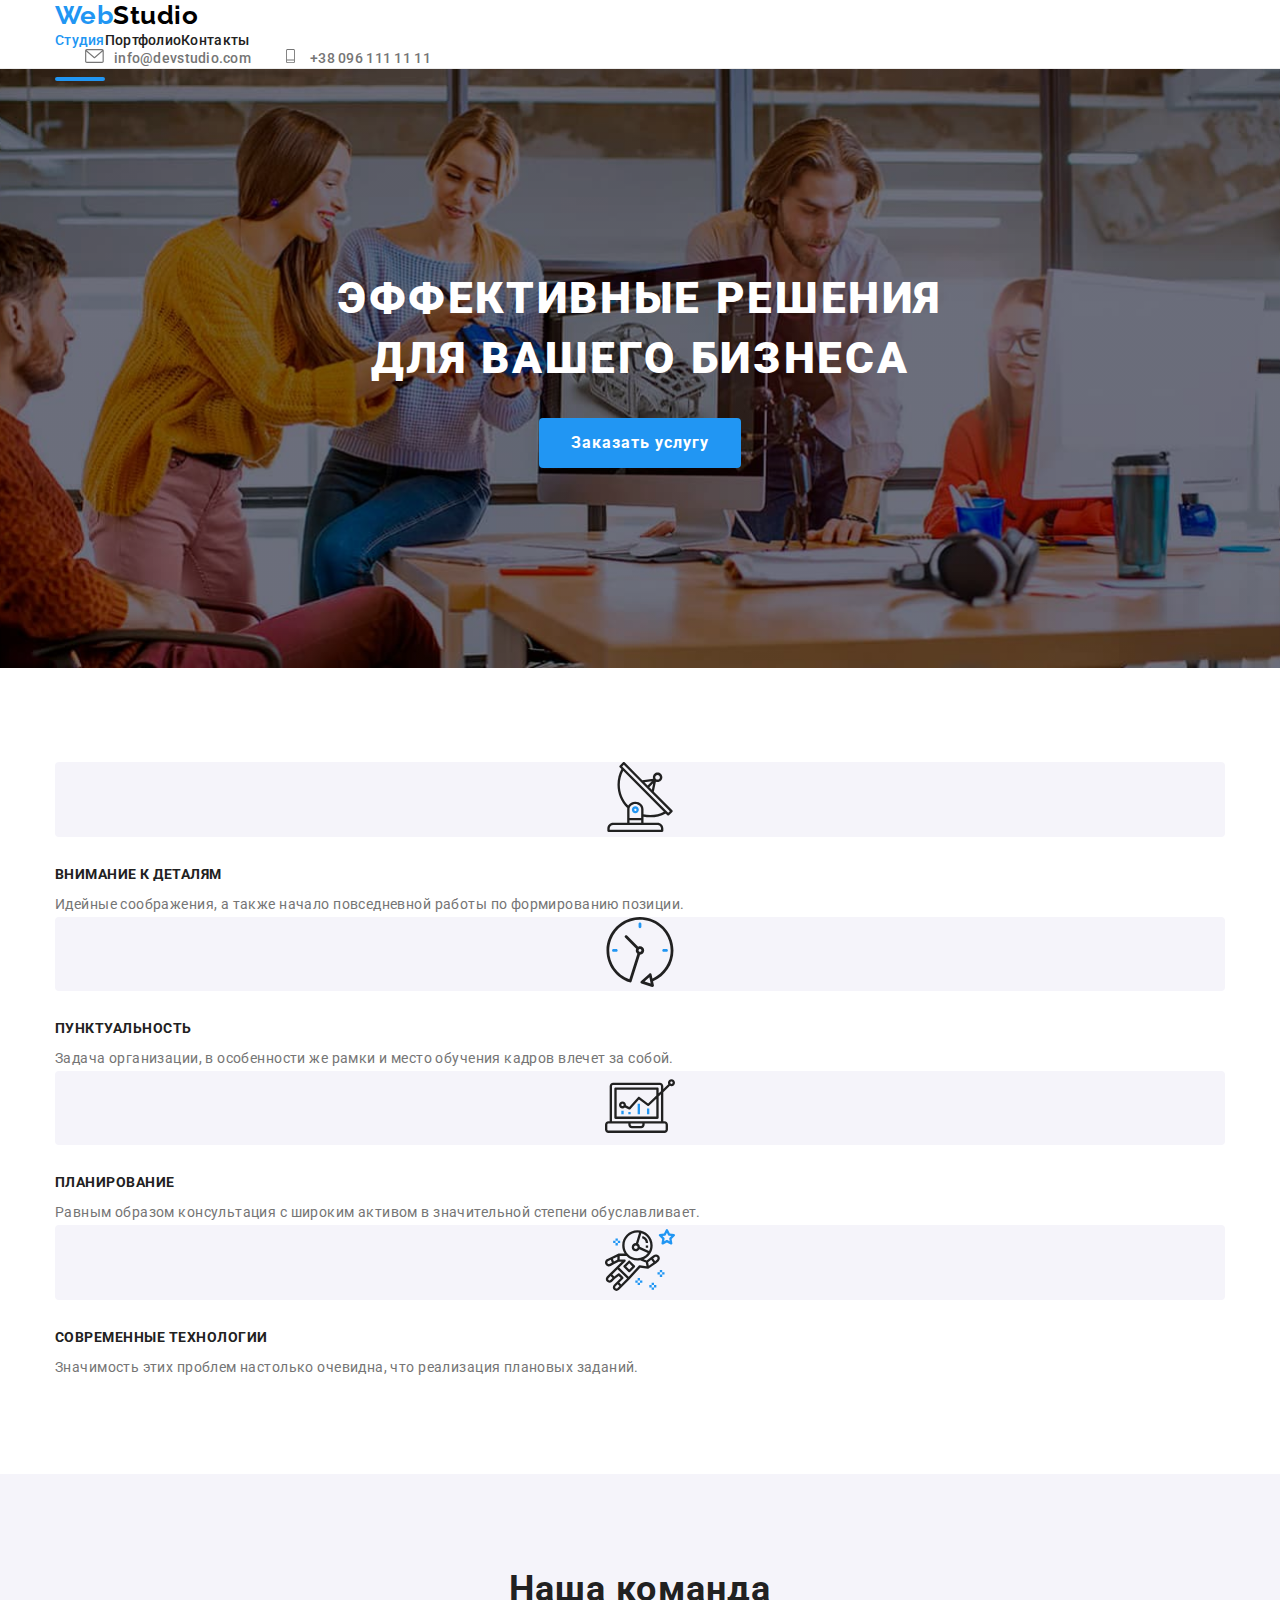
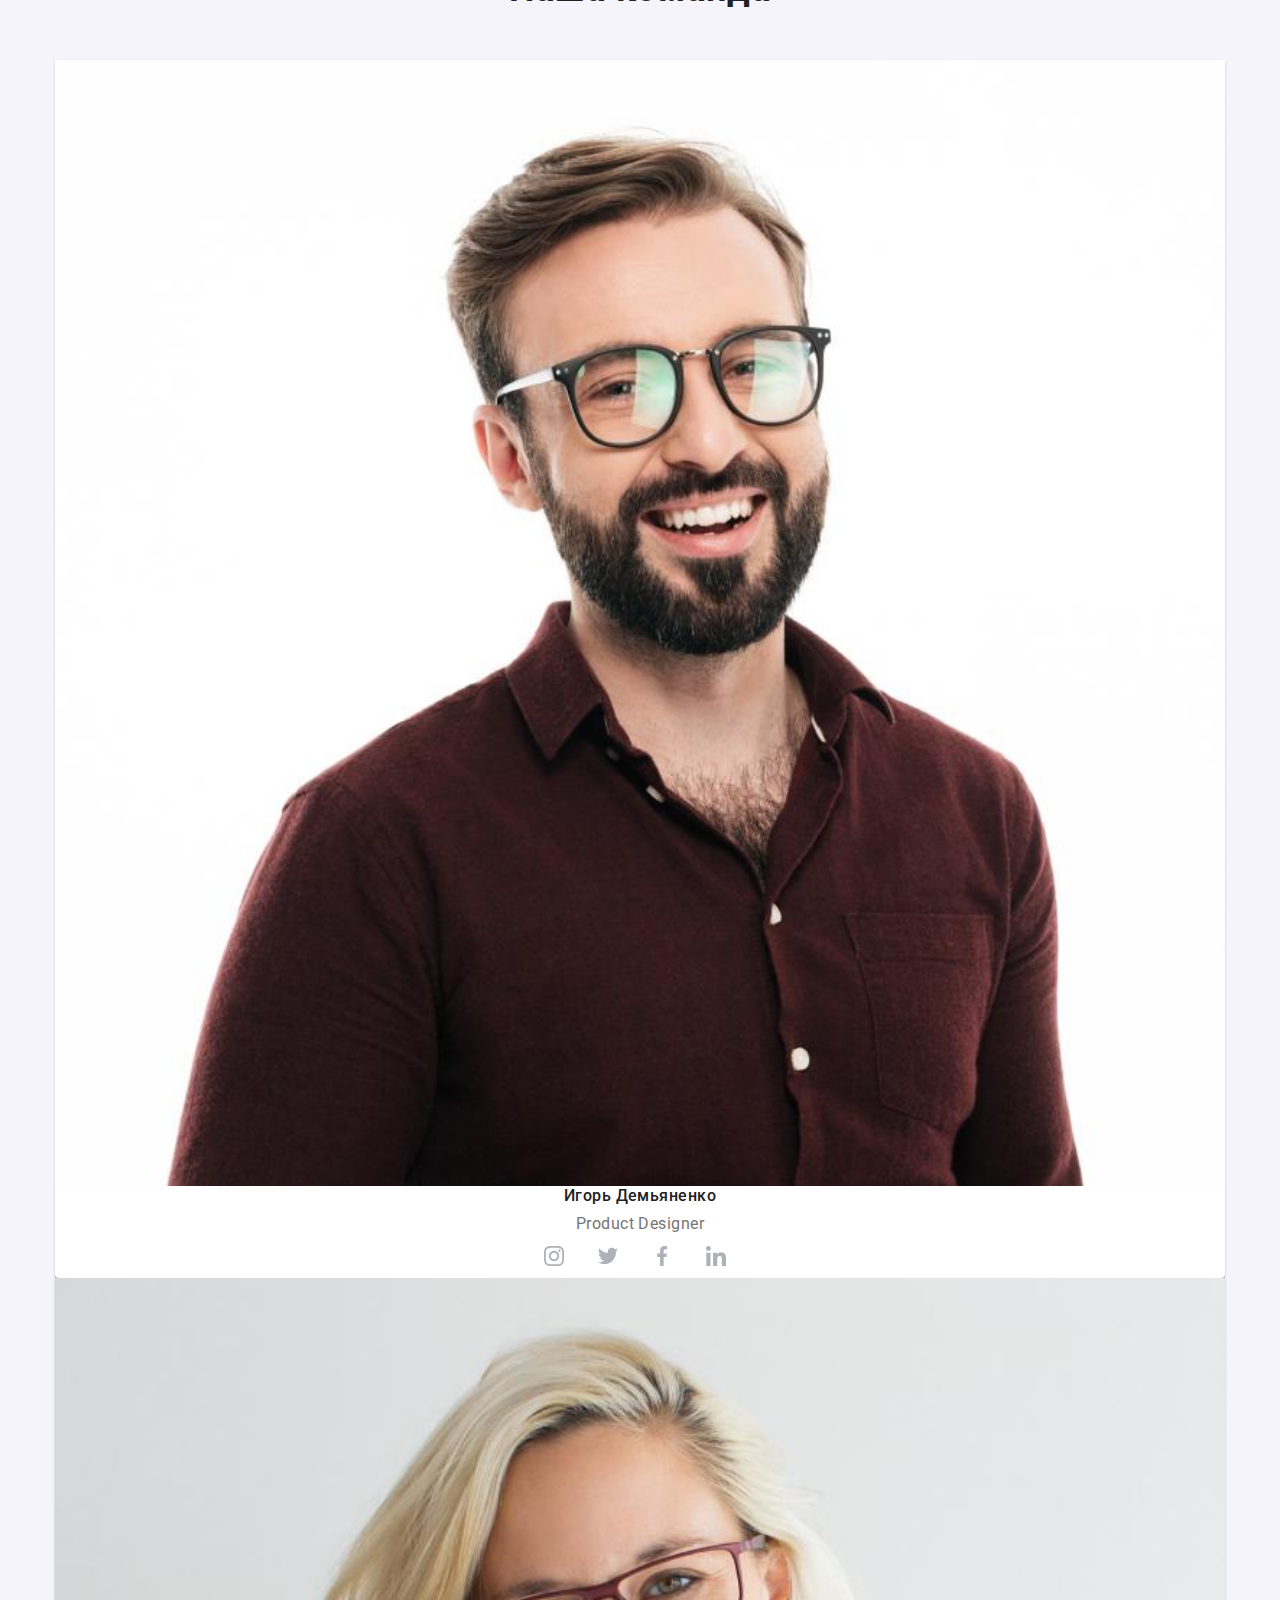
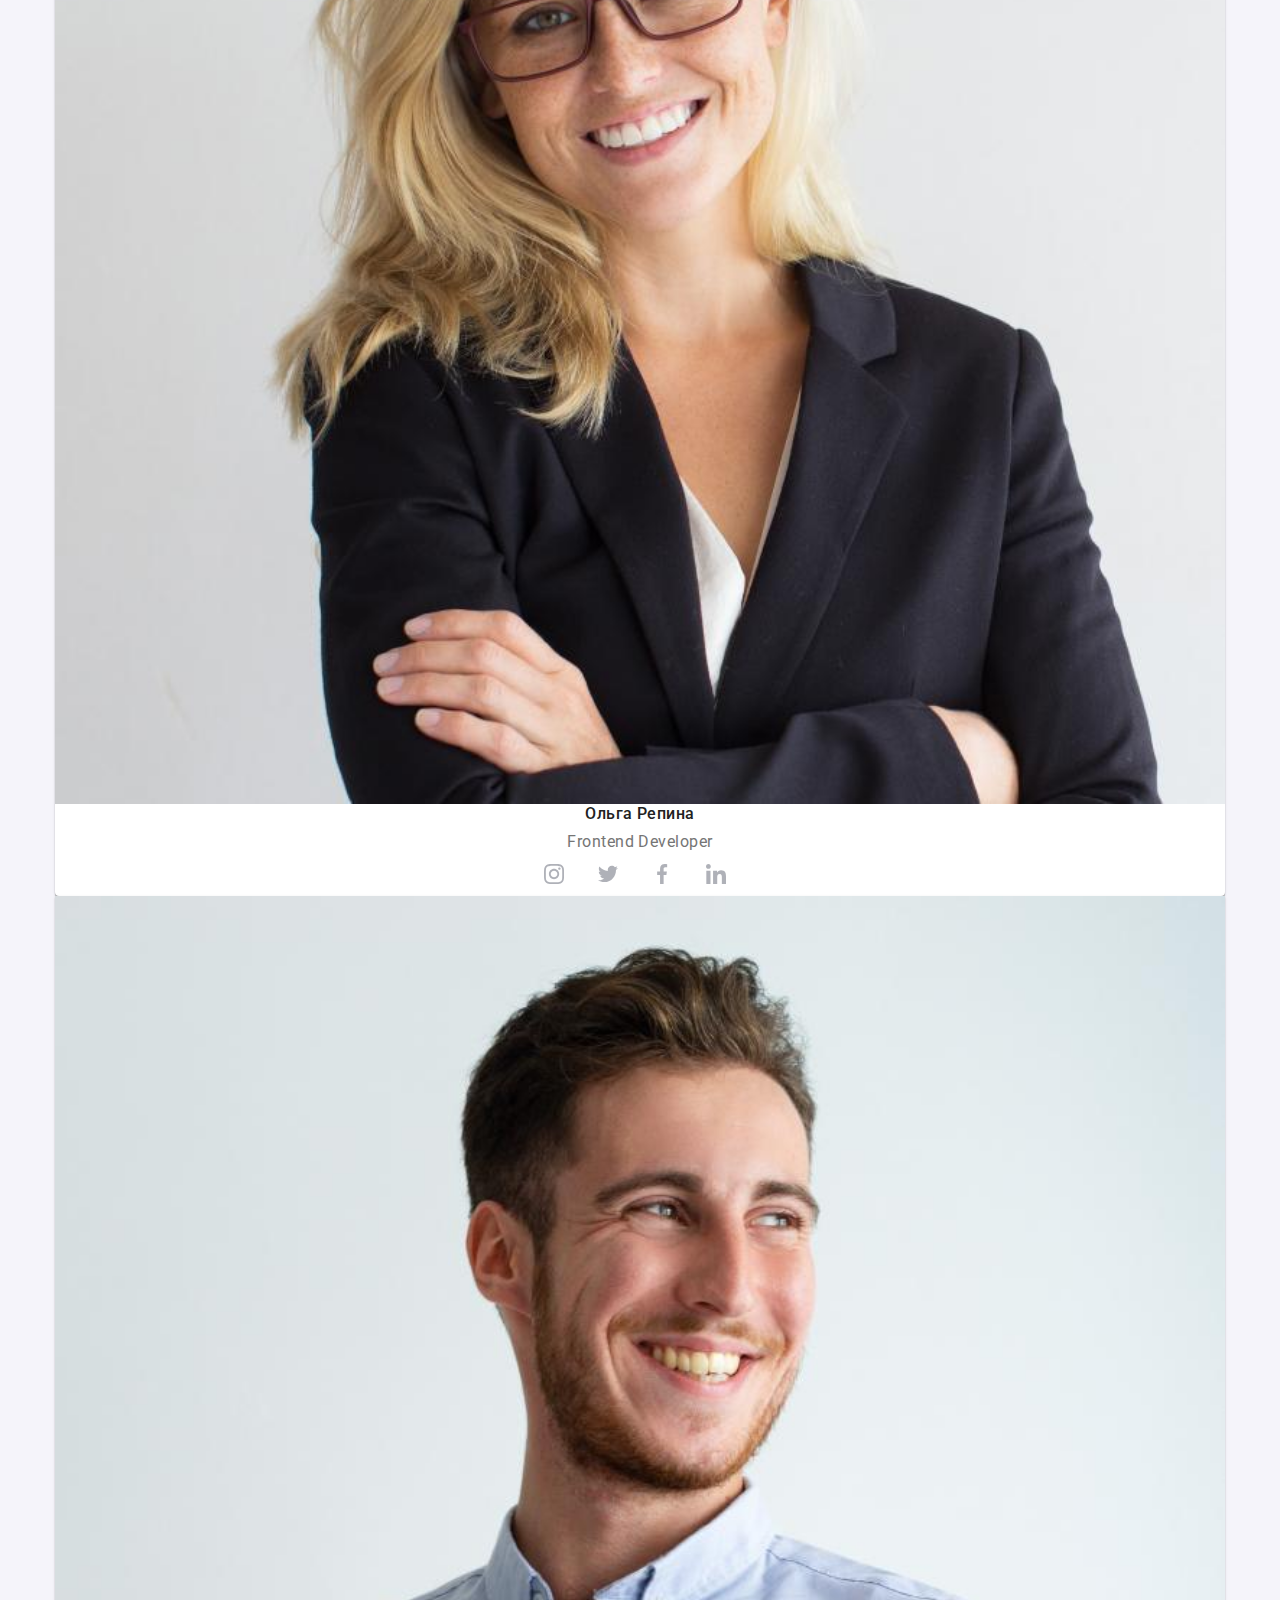
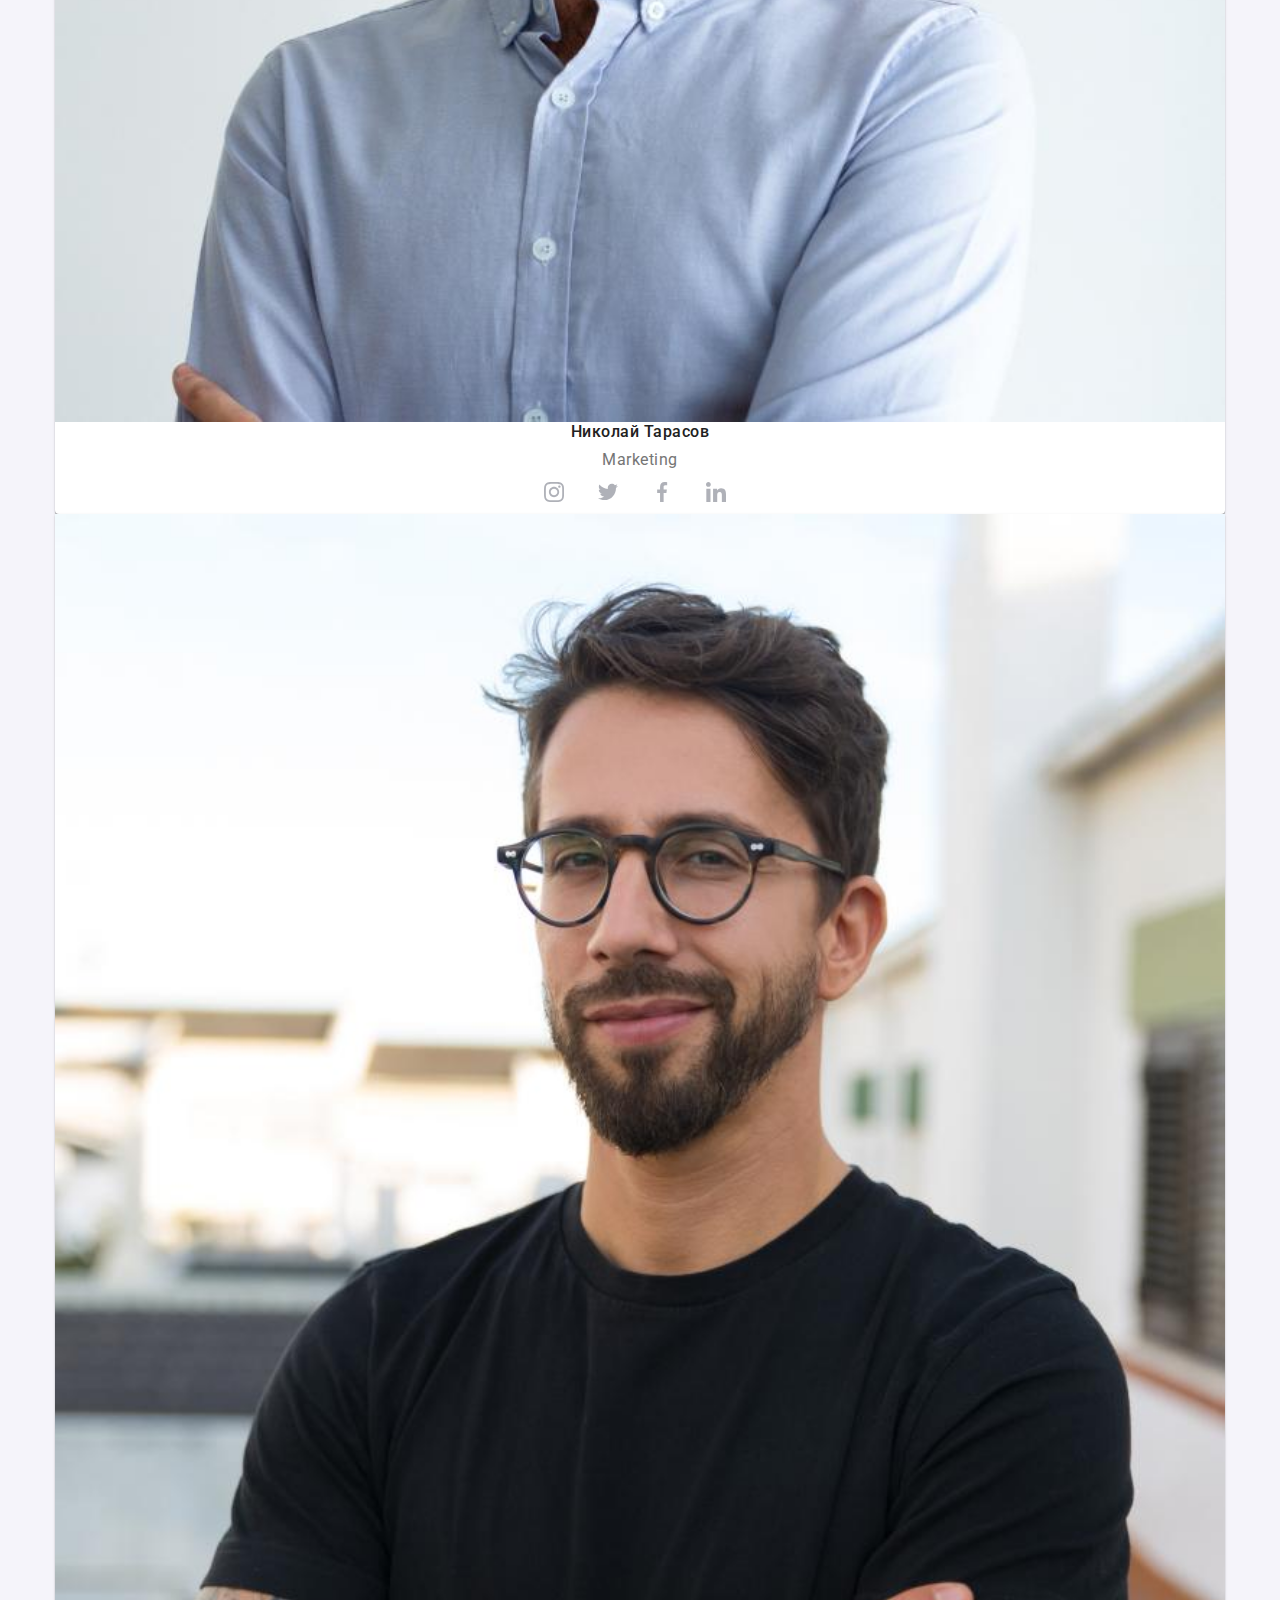
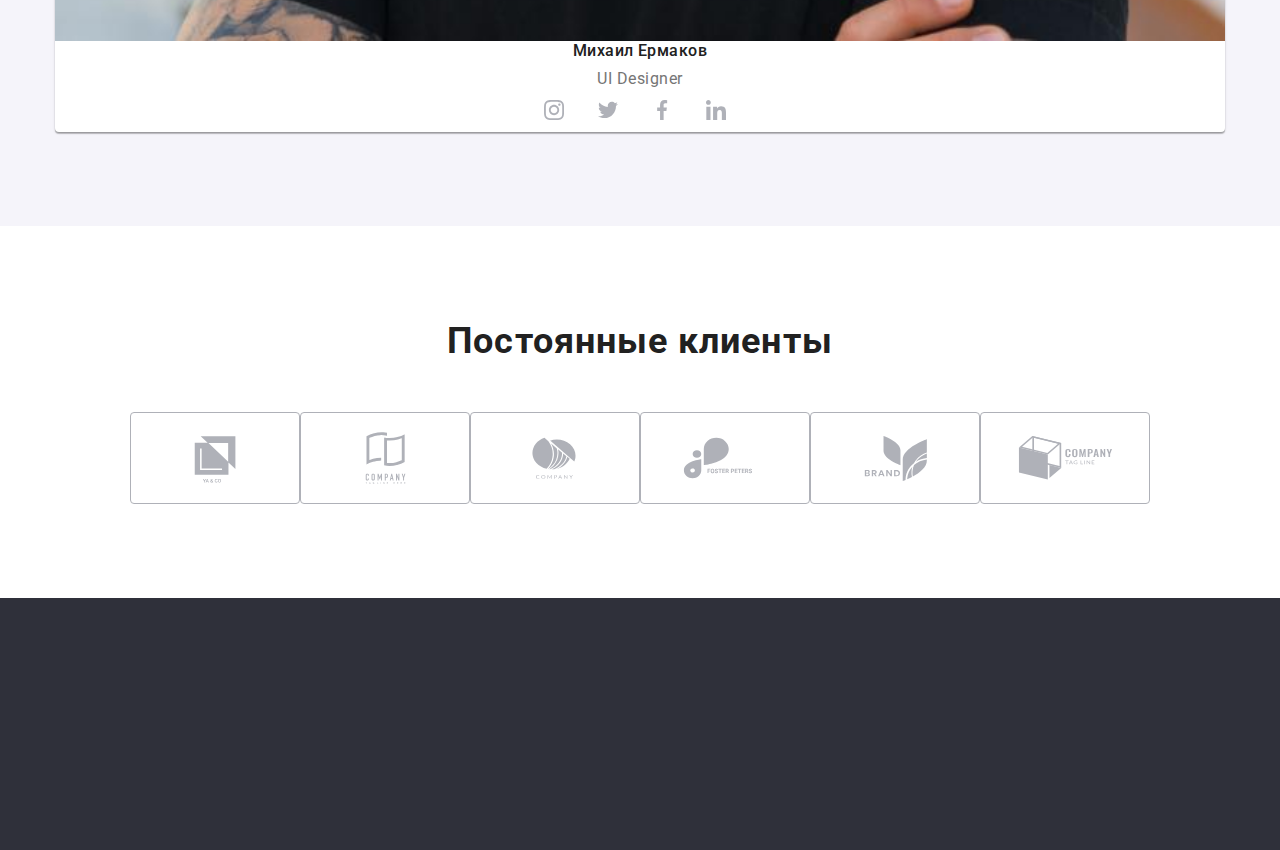
==== index.html @ 0dc81340 "process" ====
<!DOCTYPE html>
<html lang="ru">
  <head>
      <meta charset="UTF-8">
      <meta http-equiv="X-UA-Compatible" content="IE=edge">
      <meta name="viewport" content="width=device-width, initial-scale=1.0">
      <link rel="preconnect" href="https://fonts.googleapis.com">
      <link rel="preconnect" href="https://fonts.gstatic.com" crossorigin>
      <link href="https://fonts.googleapis.com/css2?family=Raleway:wght@700&family=Roboto:wght@400;500;700;900&display=swap"
        rel="stylesheet">
      <link rel="stylesheet" href="https://cdnjs.cloudflare.com/ajax/libs/modern-normalize/1.1.0/modern-normalize.min.css">
      <link rel="stylesheet" href="./css/main.min.css"/>
      <title>ВЕБ СТУДИЯ</title>
  </head>
  <body>
      <header class="header-page">
        <div class="header-wrap container">
          <a href="./index.html" class="logo primary">Web<span class="part">Studio</span></a>
          <nav class="header-nav">
            <ul class="header-list list">
              <li class="header-list__item"><a href="./index.html" class="header-list__menu current">Студия</a></li>
              <li class="header-list__item"><a href="./portfolio.html" class="header-list__menu">Портфолио</a></li>
              <li class="header-list__item"><a href="" class="header-list__menu">Контакты</a></li>
            </ul>
          </nav>
            <ul class="contacts-list list">
              <li class="contacts-list__item"><a href="mailto:info@devstudio.com" class="contacts-list__link mail">
                <svg class="mail-icon" width="19" height="14">
                  <use href="./images/symbol-defs.svg#icon-envelope"></use>
                </svg>info@devstudio.com</a></li>
              <li class="contacts-list__item"><a href="tel:+380961111111" class="contacts-list__link">
                <svg class="phone-icon" width="19" height="14">
                  <use href="./images/symbol-defs.svg#icon-phone"></use>
                </svg>+38 096 111 11 11</a></li>
            </ul>
        </div>
      </header>
    <main>
  <!--                   SECTION HERO                     -->
        
      <section class="hero">
            <h1 class="hero__title">Эффективные решения <br>для вашего бизнеса</h1>
            <button type="button" class="button__hero button" data-modal-open>Заказать услугу</button>
      </section>
  <!--                   SECTION DESCRIPTION              -->
      <section class="section benefits">
          <h2 class="visually-hidden">Наши преимущества</h2>
          <div class="container">
          <ul class="benefits list">
              <li class="benefits__item">
                <div class="benefits__wrap">
                  <a href="#"><svg class="benefits__icon" width="70" height="70">
                      <use href="./images/symbol-defs.svg#icon-antenna"></use></svg>
                  </a>
                </div>
                  <h3 class="benefits__title">Внимание к деталям</h3>
                  <p class="benefits__content">Идейные соображения, а также начало повседневной работы по формированию позиции.</p>
              </li>
              <li class="benefits__item">
                <div class="benefits__wrap">
                  <a href=""><svg class="benefits__icon" width="70" height="70">
                      <use href="./images/symbol-defs.svg#icon-clock"></use></svg></a></div>
                  <h3 class="benefits__title">Пунктуальность</h3>
                  <p class="benefits__content">Задача организации, в особенности же рамки и место обучения кадров влечет за собой.</p>
              </li>
              <li class="benefits__item">
                <div class="benefits__wrap">
                <a href=""><svg class="benefits__icon" width="70" height="70">
                    <use href="./images/symbol-defs.svg#icon-diagram"></use></svg></a></div>
                  <h3 class="benefits__title">Планирование</h3>
                  <p class="benefits__content">Равным образом консультация с широким активом в значительной степени обуславливает.</p>
              </li>
              <li class="benefits__item">
                <div class="benefits__wrap">
                  <a href=""><svg class="benefits__icon" width="70" height="70">
                      <use href="./images/symbol-defs.svg#icon-astronaut"></use></svg></a></div>
                  <h3 class="benefits__title">Современные технологии</h3>
                  <p class="benefits__content">Значимость этих проблем настолько очевидна, что реализация плановых заданий.</p>
              </li>
          </ul>
          </div>

        <h2 class="development__title">Чем мы занимаемся</h2>
      <div class="container development">
        <ul class="development list">
            <li class="development__item">
              <div class="development__wrap">
              <img src="./images/box1.jpg" width=370 alt="вэб разработка">
              <p class="development__content">ДЕСКТОПНЫЕ ПРИЛОЖЕНИЯ</p></div></li>
            <li class="development__item">
              <div class="development__wrap">
              <img src="./images/box2.jpg" width=370 alt="мобильная разработка">
              <p class="development__content">МОБИЛЬНЫЕ ПРИЛОЖЕНИЯ</p></div></li>
            <li class="development__item">
              <div class="development__wrap">
              <img src="./images/box3.jpg" width=370 alt="адаптивный дизайн">
              <p class="development__content">ДИЗАЙНЕРСКИЕ РЕШЕНИЯ</p></div></li>
        </ul>
      </div>
      </section>
  <!--                   Section Our Team                    -->
      <section class="section__team">
        <div class="container team">
        <h2 class="team__title">Наша команда</h2>
          <ul class="team__list list">
            <li class="team__item">
                <img class="team__img" src="./images/igor-photo.jpg" width=270 alt="продук дизайнер">
                <div class="team__employee">
                  <h3 class="team__member">Игорь Демьяненко</h3>
                  <p class="team__position">Product Designer</p>
                  <ul class="member-social list">
                    <li class="member-social__items">
                      <a href="" class="member-social__link">
                        <svg class="member-social__icon" width="20" height="20">
                          <use href="./images/symbol-defs.svg#icon-instagram"></use></svg>
                      </a>
                    </li>
                    <li class="member-social__items"><a href="#" class="member-social__link">
                      <svg class="member-social__icon" width="20" height="20">
                        <use href="./images/symbol-defs.svg#icon-twitter"></use></svg>
                        </a>
                      </li>
                    <li class="member-social__items"><a href="#" class="member-social__link">
                      <svg class="member-social__icon" width="20" height="20">
                        <use href="./images/symbol-defs.svg#icon-facebook"></use></svg>
                        </a>
                      </li>
                    <li class="member-social__items"><a href="#" class="member-social__link">
                      <svg class="member-social__icon" width="20" height="20">
                        <use href="./images/symbol-defs.svg#icon-linkedin"></use></svg>
                        </a>
                      </li>
                  </ul>
                </div>
            </li>
            <li class="team__item">
                <img class="team__img" src="./images/olga-photo.jpg" width=270 alt="фронтэнд разработчик">
                <div class="team__employee">
                  <h3 class="team__member">Ольга Репина</h3>
                  <p class="team__position">Frontend Developer</p>
                  <ul class="member-social list">
                    <li class="member-social__items">
                      <a href="#" class="member-social__link">
                        <svg class="member-social__icon" width="20" height="20">
                          <use href="./images/symbol-defs.svg#icon-instagram"></use></svg>
                      </a>
                    </li>
                    <li class="member-social__items"><a href="#" class="member-social__link">
                      <svg class="member-social__icon" width="20" height="20">
                        <use href="./images/symbol-defs.svg#icon-twitter"></use></svg>
                        </a>
                      </li>
                    <li class="member-social__items"><a href="#" class="member-social__link">
                      <svg class="member-social__icon" width="20" height="20">
                        <use href="./images/symbol-defs.svg#icon-facebook"></use></svg>
                        </a>
                      </li>
                    <li class="member-social__items"><a href="#" class="member-social__link">
                      <svg class="member-social__icon" width="20" height="20">
                        <use href="./images/symbol-defs.svg#icon-linkedin"></use></svg>
                        </a>
                      </li>
                  </ul>
                </div>
            </li>
            <li class="team__item">
                <img class="team__img" src="./images/mykola-photo.jpg" width=270 alt="маркетинг">
                <div class="team__employee">
                  <h3 class="team__member">Николай Тарасов</h3>
                  <p class="team__position">Marketing</p>
                  <ul class="member-social list">
                    <li class="member-social__items">
                      <a href="" class="member-social__link">
                        <svg class="member-social__icon" width="20" height="20">
                          <use href="./images/symbol-defs.svg#icon-instagram"></use></svg>
                      </a>
                    </li>
                    <li class="member-social__items"><a href="" class="member-social__link">
                      <svg class="member-social__icon" width="20" height="20">
                        <use href="./images/symbol-defs.svg#icon-twitter"></use></svg>
                        </a>
                      </li>
                    <li class="member-social__items"><a href="" class="member-social__link">
                      <svg class="member-social__icon" width="20" height="20">
                        <use href="./images/symbol-defs.svg#icon-facebook"></use></svg>
                        </a>
                      </li>
                    <li class="member-social__items"><a href="" class="member-social__link">
                      <svg class="member-social__icon" width="20" height="20">
                        <use href="./images/symbol-defs.svg#icon-linkedin"></use></svg>
                        </a>
                      </li>
                  </ul>
                </div>
            </li>
            <li class="team__item">
                <img class="team__img" src="./images/mychail-photo.jpg" width=270 alt="дизайнер">
                <div class="team__employee">
                  <h3 class="team__member">Михаил Ермаков</h3>
                  <p class="team__position">UI Designer</p>
                  <ul class="member-social list">
                    <li class="member-social__items">
                      <a href="" class="member-social__link">
                        <svg class="member-social__icon" width="20" height="20">
                          <use href="./images/symbol-defs.svg#icon-instagram"></use></svg>
                      </a>
                    </li>
                    <li class="member-social__items"><a href="" class="member-social__link">
                      <svg class="member-social__icon" width="20" height="20">
                        <use href="./images/symbol-defs.svg#icon-twitter"></use></svg>
                        </a>
                      </li>
                    <li class="member-social__items"><a href="" class="member-social__link">
                      <svg class="member-social__icon" width="20" height="20">
                        <use href="./images/symbol-defs.svg#icon-facebook"></use></svg>
                        </a>
                      </li>
                    <li class="member-social__items"><a href="" class="member-social__link">
                      <svg class="member-social__icon" width="20" height="20">
                        <use href="./images/symbol-defs.svg#icon-linkedin"></use></svg>
                        </a>
                      </li>
                  </ul>
                </div>
          </ul>
        </div>
      </section>
  <!--                   SECTION REGULAR CUSTOMERS             -->

      <section class="our-customers">
            <h2 class="customers__title">Постоянные клиенты</h2>
            <div class="container customers">
              <ul class="customers-list list">
                <li class="customers__item">
                  <a href="" class="customers__link"><svg class="customers__logo">
                  <use href="./images/symbol-defs.svg#icon-logo-1" width="106" height="60"></use></svg></a></li>
                <li class="customers__item">
                  <a href="" class="customers__link"><svg class="customers__logo">
                  <use href="./images/symbol-defs.svg#icon-logo-2" width="106" height="60"></use></svg></a></li>
                <li class="customers__item">
                  <a href="" class="customers__link"><svg class="customers__logo">
                  <use href="./images/symbol-defs.svg#icon-logo-3" width="106" height="60"></use></svg></a></li>
                <li class="customers__item">
                  <a href="" class="customers__link"><svg class="customers__logo">
                  <use href="./images/symbol-defs.svg#icon-logo-4" width="106" height="60"></use></svg></a></li>
                <li class="customers__item">
                  <a href="" class="customers__link"><svg class="customers__logo">
                  <use href="./images/symbol-defs.svg#icon-logo-5" width="106" height="60"></use></svg></a></li>        
                <li class="customers__item">
                  <a href="" class="customers__link"><svg class="customers__logo">
                  <use href="./images/symbol-defs.svg#icon-logo-6" width="106" height="60"></use></svg></a></li>
            </ul>
          </div>
      </section>
    </main>
  <!--  SECTION FOOTER  -->
      <footer class="footer section">
        <!-- <div class="footer__wrapper container">
          <div class="footer__wrapper--left">
            <a href="./index.html" class="logo secondary">Web<span class="part">Studio</span></a>
            <address>
              <ul class="list">
                <li class="address__item"><a href="" class="address__item--post">г. Киев, пр-т Леси Украинки, 26</a></li>
                <li class="address__item"><a href="mailto:info@example.com" class="address__item--contact">info@example.com</a></li>
                <li class="address__item"><a href="tel:+380991111111" class="address__item--contact">+38 099 111 11 11</a></li>
              </ul>
            </address>
          </div>
          <div class="footer__wrapper--center">
            <h2 class="footer__title">Присоединяйтесь</h2>
            <ul class="member-social list list">        
              <li><a href="" class="member-social__link footer-social__link">
                  <svg class="member-social__icon footer-social__icon" width="20" height="20">
                    <use href="./images/symbol-defs.svg#icon-instagram"></use></svg></a>
              </li>
              <li><a href="" class="member-social__link footer-social__link">
                <svg class="member-social__icon footer-social__icon" width="20" height="20">
                  <use href="./images/symbol-defs.svg#icon-twitter"></use></svg></a>
                </li>
              <li><a href="" class="member-social__link footer-social__link">
                <svg class="member-social__icon footer-social__icon" width="20" height="20">
                  <use href="./images/symbol-defs.svg#icon-facebook"></use></svg></a>
                </li>
              <li><a href="" class="member-social__link footer-social__link">
                <svg class="member-social__icon footer-social__icon" width="20" height="20">
                  <use href="./images/symbol-defs.svg#icon-linkedin"></use></svg></a>
                </li>
            </ul>
          </div>
          <div class="subscraber">
            <h2 class="footer__title">ПОДПИШИСЬ НА РАССЫЛКУ</h2>
            <input class="subscraber__input" type="email" name="email" placeholder="E-mail" required value="" minlength="5" maxlength="20" />
            <button class="button submit" type="submit"><span class="button-text">Подписаться</span>
              <span><svg class="icon-send"
                ><use href="./images/symbol-defs.svg#]icon-send" width="24" height="24"></use>
              </svg>
              </span>
            </button>
          </div>
        </div> -->
  <!-- MODAL SECTION -->
        <!-- <div class="backdrop is-hidden" data-modal>
              <div class="modal">
                <button data-modal-close class="modal-close-btn">
                  <svg class="close-icon"><use href="./images/symbol-defs.svg#icon-close" width="11" height="11"></use></svg></button>
                  <p class="modal-title">Оставьте свои данные, мы вам перезвоним</p>
                  <form class="form" autocomplete="off">
                    <label class="form-field" for="name">
                      <span class="form-label">Имя</span> 
                          <input type="text" class="form-input" name="name"/>
                          <svg class="icon-modal"><use href="./images/symbol-defs.svg#icon-person-modal" width="18" height="18">
                          </use></svg>
                    </label>
                    <label class="form-field" for="phone">
                      <span class="form-label">Телефон</span>
                          <input type="phone" class="form-input" name="phone"/>
                          <svg class="icon-modal"><use href="./images/symbol-defs.svg#icon-phone-modal" width="18" height="18">
                          </use></svg>
                    </label>
                    <label class="form-field" for="email">
                        <span class="form-label">Почта</span>
                          <input type="email" class="form-input" name="email"/>
                          <svg class="icon-modal"><use href="./images/symbol-defs.svg#icon-email-modal" width="18" height="18">
                          </use></svg>    
                    </label>
                    <label>
                      <textarea class="form-feedback" placeholder="Введите текст"></textarea>
                      <span class="textarea-title">Комментарий</span>
                    </label>
                    <div class="modal-field">
                      <input type="checkbox" class="modal-check visually-hidden" name="agree" id="agree"/>
                    <label for="agree" class="modal-check-text">
                      Cоглашаюсь с рассылкой и принимаю&nbsp;
                      <a class="policy" href="#">Условия Договора</a>
                    </label>
                    </div>
                    <span class="button-modal"><button class="button modal" type="submit" data-modal-close>Отправить</button></span>
                  </form>
              </div>
        </div> -->
      </footer>
  <script src="./js/modal.js">
  </script>
  </body>
</html>
---- css/main.min.css ----
:root{--primary-text-color: #212121;--secondary-text-color:#757575;--accent-text-color: #2196f3;--bg-primary-color: #ffffff;--bg-secondary-color: #f5f4fa;--bg-footer-color: #2f303a;--transition-fast: 250ms ease-in-out;--transition-slow: 600ms ease-in-out}.visually-hidden{position:absolute;white-space:nowrap;width:1px;height:1px;overflow:hidden;border:0;padding:0;clip-path:inset(100%);clip:rect(0 0 0 0);margin:-1px}h1,h2,h3,p,ul{margin:0}img{display:block;width:100%;height:auto}ul,ol{margin:0;padding:0}.link{text-decoration:none;transition-property:color;transition-timing-function:cubic-bezier(0.4, 0, 0.2, 1);transition:color var(--transition-fast),background-color var(--transition-fast)}.list{list-style:none;padding:0;margin:0}address{font-style:normal}body{color:var(--primary-text-color);font-family:"Roboto", sans-serif;letter-spacing:0.03em}button{padding:0;border:none;font:inherit;color:inherit;background-color:transparent;cursor:pointer}.button{display:inline-block;color:#ffffff;background-color:var(--accent-text-color);font-family:inherit;font-weight:700;font-size:16px;line-height:1.88;letter-spacing:0.06em;min-width:200px;height:50px;border-radius:4px;border:1px transparent;padding:10px 32px;transition-property:background-color;transition-timing-function:cubic-bezier(0.4, 0, 0.2, 1);transition:color var(--transition-fast),background-color var(--transition-fast)}.button:hover,.button:focus{background-color:var(--bg-primary-color);color:var(--accent-text-color);transition-property:background-color;transition-timing-function:cubic-bezier(0.4, 0, 0.2, 1);transition:color var(--transition-fast),background-color var(--transition-fast)}.container{width:100%;padding-left:15px;padding-right:15px;margin:auto}@media screen and (min-width: 768px){.container{width:720px}}@media screen and (min-width: 1200px){.container{width:1200px}}section{padding-top:94px;padding-bottom:94px}.header-page{background:var(--bg-primary-color);border-bottom:1px solid #ECECEC}.header-list__menu{color:inherit;font-weight:500;font-size:14px;line-height:1.14;letter-spacing:0.02em;text-decoration:none;position:relative;transition-property:background-color;transition-duration:250ms;transition-timing-function:cubic-bezier(0.4, 0, 0.2, 1);transition:color var(--transition-fast),background-color var(--transition-fast)}.header-list__menu.current::after{content:'';position:absolute;width:100%;height:4px;border-radius:2px;background-color:var(--accent-text-color);left:0;top:45px}.header-list{display:flex}.contacts-list{display:flex;margin-left:auto}.header-page .contacts-list__link{color:var(--secondary-text-color);font-weight:500;font-size:14px;line-height:1.14;letter-spacing:0.02em;text-decoration:none}.header-list__menu.current{color:var(--accent-text-color)}.header-page .header-list__menu:hover,.header-page .header-list__menu:focus,.header-page .contacts-list__link:hover,.header-page .contacts-list__link:focus{color:var(--accent-text-color)}.mail-icon,.phone-icon{margin-left:30px;fill:#757575;margin-right:10px;transition-property:fill;transition-duration:250ms;transition-timing-function:cubic-bezier(0.4, 0, 0.2, 1);transition:color var(--transition-fast),background-color var(--transition-fast)}.header-page .contacts-list__link:hover .mail-icon{fill:var(--accent-text-color)}.header-page .contacts-list__link:focus .mail-icon{fill:var(--accent-text-color)}.header-page .contacts-list__link:hover .phone-icon{fill:var(--accent-text-color)}.header-page .contacts-list__link:focus .phone-icon{fill:var(--accent-text-color)}.logo{color:var(--accent-text-color);font-family:Raleway;font-weight:700;font-size:26px;line-height:1.19;text-decoration:none;transition-property:background-color;transition-duration:250ms;transition-timing-function:cubic-bezier(0.4, 0, 0.2, 1);transition:color var(--transition-fast),background-color var(--transition-fast)}.logo.primary .part{color:#000}.logo.secondary .part{color:#ffffff}.portfolio__list{display:flex;justify-content:center;margin-bottom:50px}.portfolio__link{background-color:var(--bg-secondary-color);cursor:pointer;font-family:inherit;font-weight:500;font-size:16px;line-height:1.63;letter-spacing:0.03em;padding:6px 22px;margin-right:8px;border-radius:4px;border:1px transparent;transition-property:background-color;transition-duration:250ms;transition-timing-function:cubic-bezier(0.4, 0, 0.2, 1);transition:color var(--transition-fast),background-color var(--transition-fast)}.portfolio__link:hover,.portfolio__link:focus{color:#ffffff;background-color:var(--accent-text-color);box-shadow:0px 2px 2px 0px #0000001F;box-shadow:0px 1px 2px 0px #00000014;box-shadow:0px 3px 1px 0px #0000001A}.examples-nav{display:flex;flex-wrap:wrap}.examples__title{font-weight:700;font-size:18px;line-height:2;letter-spacing:0.06em;margin-bottom:4px;color:var(--primary-text-color)}.examples__content{font-size:16px;line-height:1.87;color:var(--secondary-text-color)}.examples-wrap__item{position:relative;overflow:hidden}.examples__description{position:absolute;transform:translateY(100%);transition:transform 250ms;padding:63px 24px;bottom:0;left:0;font-weight:400;font-size:18px;line-height:1.56;letter-spacing:0.03em;color:var(--bg-primary-color);background:rgba(33,150,243,0.9)}.examples-card__item:hover .examples__description{transform:translateY(0%)}.examples-card__item{width:370px;border:1px solid #EEEEEE;margin-bottom:30px}.examples-card__item:hover,.examples-card__item:focus{box-shadow:0px 4px 4px rgba(0,0,0,0.25)}.examples-card__item:not(:nth-child(3n)){margin-right:30px}.hero{text-align:center;background-color:var(--bg-footer-color);background-image:linear-gradient(rgba(0,0,0,0.2), rgba(0,0,0,0.2)),url(../images/hero-Img.jpg);background-repeat:no-repeat;background-size:cover;background-position:center;padding-top:200px;padding-bottom:200px}.hero__title{margin-bottom:30px;text-transform:uppercase;color:var(--bg-primary-color);font-weight:900;font-size:44px;line-height:1.36;letter-spacing:0.06em}.container .benefits{margin-right:auto}.benefits__wrap{display:flex;align-items:center;justify-content:center;background:#F5F4FA;border-radius:4px;margin-bottom:30px}.benefits__title{font-weight:700;font-size:14px;line-height:1.14;text-transform:uppercase;margin-bottom:10px}.benefits__title:before{content:'';display:block;background:#000}.benefits__content{font-style:normal;font-weight:400;font-size:14px;letter-spacing:0.03em;line-height:1.71;color:var(--secondary-text-color)}.development__title{font-weight:700;font-size:36px;line-height:1.17;letter-spacing:0.03em;margin-bottom:50px;text-align:center}.team__title{font-weight:700;font-size:36px;line-height:1.17;letter-spacing:0.03em;margin-bottom:50px;text-align:center}.customers__title{font-weight:700;font-size:36px;line-height:1.17;letter-spacing:0.03em;margin-bottom:50px;text-align:center}.development,.development__title{display:none}.development__item{position:relative;overflow:hidden}.development__content{width:370px;position:absolute;bottom:0;left:0;font-weight:700;font-size:14px;line-height:1.14;text-align:center;letter-spacing:0.03em;text-transform:uppercase;text-align:center;color:var(--bg-primary-color);background:rgba(47,48,58,0.8)}.container .team{margin-right:auto}.section__team{background-color:var(--bg-secondary-color)}.team__item{background-color:var(--bg-primary-color);text-align:center;border-radius:0px 0px 4px 4px;box-shadow:0px 2px 1px rgba(0,0,0,0.2),0px 1px 3px rgba(0,0,0,0.12),0px 1px 1px rgba(0,0,0,0.14)}.team__member{font-weight:500;font-size:16px;line-height:1.19;letter-spacing:0.03em;margin-bottom:10px}.examples-wrap{border:1px solid transparent}.team__position{font-weight:400;color:var(--secondary-text-color)}.member-social{display:flex;justify-content:center}.member-social__icon{fill:#afb1b8}.member-social__link:hover .member-social__icon{fill:#fff}.member-social__link:focus .member-social__icon{fill:#fff}.member-social__link{width:44px;height:44px;border-radius:50px;background-color:transparent;display:flex;align-items:center;justify-content:center;margin-right:10px;transition-property:background-color;transition-duration:250ms;transition-timing-function:cubic-bezier(0.4, 0, 0.2, 1);transition:color var(--transition-fast),background-color var(--transition-fast)}.member-social__link:hover{background-color:var(--accent-text-color)}.member-social__link:focus{background-color:var(--accent-text-color)}.customers__item{width:170px;height:92px}.customers-list{display:flex;flex-wrap:wrap;justify-content:center}.customers__logo{width:170px;height:92px;padding:16px 32px;fill:#afb1b8;display:block;align-items:center;justify-content:center;background-color:var(--bg-primary-color);border:1px solid #afb1b8;border-radius:4px;transition-property:fill;transition-duration:250ms;transition-timing-function:cubic-bezier(0.4, 0, 0.2, 1);transition:color var(--transition-fast),background-color var(--transition-fast)}.customers__link:hover .customers__logo{fill:var(--accent-text-color);border:1px solid var(--accent-text-color)}.customers__link:focus .customers__logo{fill:var(--accent-text-color);border:1px solid var(--accent-text-color)}.customers__link:hover .customers__link:focus{color:var(--accent-text-color)}.subscraber__input{width:358px;height:50px;background-color:var(--bg-footer-color);outline:none;border:1px solid rgba(255,255,255,0.3);border-radius:4px;padding:16px;margin-right:12px}.subscraber__input::placeholder{font-weight:400;font-size:14px;line-height:1.14;letter-spacing:0.01em;color:rgba(255,255,255,0.3);opacity:1}.subscraber__input:active{border:1px solid rgba(255,255,255,0.3);color:rgba(255,255,255,0.3)}.subscraber__input:not(placeholder-shown){border:2px solid rgba(255,255,255,0.3);color:rgba(255,255,255,0.3)}.form-subscraber{display:block;margin-bottom:28px;border:1px solid rgba(33,33,33,0.2);border-radius:4px}.button.submit{display:inline-flex;padding:10px 28px;width:200px;height:50px}.button-text{font-weight:700;font-size:16px;line-height:1.87;letter-spacing:0.06em;margin-right:10px}.modal-close-btn{position:absolute;align-items:center;cursor:pointer;outline:none;background:none;top:8px;right:8px;width:30px;height:30px;border-radius:30px;border:1px solid rgba(0,0,0,0.1);padding:8px}.close-icon{color:var(--primary-text-color)}.modal-close-btn:hover{fill:var(--accent-text-color)}.backdrop{position:absolute;width:100%;height:100%;background-color:rgba(0,0,0,0.2);top:0}.is-hidden{opacity:0;pointer-events:none;visibility:hidden}.modal{width:528px;height:581px;background:var(--bg-primary-color);box-shadow:0px 1px 3px rgba(0,0,0,0.12),0px 1px 1px rgba(0,0,0,0.14),0px 2px 1px rgba(0,0,0,0.2);border-radius:4px;position:absolute;top:50%;left:50%;transform:translate(-50%, -50%);padding:40px}.modal-title{font-weight:700;font-style:inherit;font-size:20px;line-height:1.15;text-align:center;letter-spacing:0.03em;color:var(--primary-text-color);padding-top:0;margin-bottom:24px}.form-input{width:100%;height:40px;padding:10px 40px;font:inherit;border:1px solid rgba(33,33,33,0.2);border-radius:4px}.form-field,.form-feedback{position:relative;display:block;width:448px;margin-bottom:28px}.form-label{position:absolute;top:50%;left:40px;font-size:12px;color:var(--secondary-text-color);line-height:1px;letter-spacing:0.01em;transform:translateY(-50%)}.form-feedback{position:relative;height:120px;padding:16px 12px;border:1px solid rgba(33,33,33,0.2);border-radius:4px}.textarea-title{position:absolute;top:48%;left:8%;font-size:12px;color:var(--secondary-text-color);line-height:1px;letter-spacing:0.01em;transform:translateY(-50%)}.icon-modal{position:absolute;top:50%;left:10px;display:inline-block;width:18px;height:18px;fill:var(--primary-text-color);transform:translateY(-50%)}.form-input:focus+.form-label,.form-input:not(:placeholder-shown) ~ .form-label{transform:translateY(54px)}.form-field:focus-within>.form-label{transform:translate(-40px, -30px)}.form-input:hover,.form-feedback:hover{border-color:var(--accent-text-color)}.form-input:hover+.icon-modal{fill:var(--accent-text-color)}textarea{width:100%;height:120px;resize:none;padding:16px 12 px}.form-feedback::placeholder{font-weight:400;font-size:14px;line-height:1.14;letter-spacing:0.01em;color:rgba(117,117,117,0.5);opacity:1}.modal-check-text{font-weight:400;font-size:14px;line-height:1.71;letter-spacing:0.03em;color:#757575;display:inline-flex;margin-bottom:30px;cursor:pointer}.modal-check-text:before{content:'';width:16px;height:15px;margin-left:10px;margin-right:7px;align-items:flex-end;border:2px solid var(--primary-text-color);border-radius:2px;display:block}.modal-check:checked+.modal-check-text::before{background-image:url(../images/icon-check.svg);background-repeat:no-repeat;background-size:cover;background-position:center;border:none}.policy:visited{color:var(--accent-text-color)}.modal-field{display:flex;align-items:center}.button.modal{position:relative;left:50%;transform:translate(-50%, 0);display:inline-block;color:#ffffff;background-color:var(--accent-text-color);font-family:inherit;font-weight:700;font-size:16px;line-height:1.88;letter-spacing:0.06em;width:200px;height:50px;border-radius:4px;border:1px transparent;padding:10px 32px}.button.modal:hover{box-shadow:0px 4px 4px rgba(0,0,0,0.15);transition-duration:250ms;transition-timing-function:cubic-bezier(0.4, 0, 0.2, 1);transition:color var(--transition-fast),background-color var(--transition-fast)}.footer{height:252px;background:var(--bg-footer-color);padding-top:60px;padding-bottom:60px}.address__item--post{font-style:normal;font-size:14px;line-height:1.71;letter-spacing:0.03em;text-decoration:none;color:#ffffff}.address__item--post:hover,.address__item--post:focus{color:var(--accent-text-color)}.address__item--contact{font-style:normal;font-size:14px;line-height:1.71px;letter-spacing:0.03em;text-decoration:none;color:rgba(255,255,255,0.6);margin-right:70px}.address__item--contact:hover,.address__item--contactitem:focus{color:var(--accent-text-color)}.address__item{margin-top:20px;margin-bottom:9px}.address__item:last-child{margin-bottom:0px}.address__item:last-child:not(:first-child){margin-top:0px}.footer__title{text-transform:uppercase;font-weight:700;font-size:14px;line-height:1.14;letter-spacing:0.03em;color:#FFFFFF;margin-bottom:20px}.footer-social__icon{fill:#FFFFFF}.footer-social__link{background-color:rgba(255,255,255,0.1)}.footer__wrapper--center{display:block;justify-content:center;margin-right:93px}.footer__wrapper--left{display:block;align-items:flex-start;margin-right:70px}.footer__wrapper{display:flex;align-items:center;justify-content:center}.icon-send{width:24px;height:24px}
/*# sourceMappingURL=main.min.css.map */
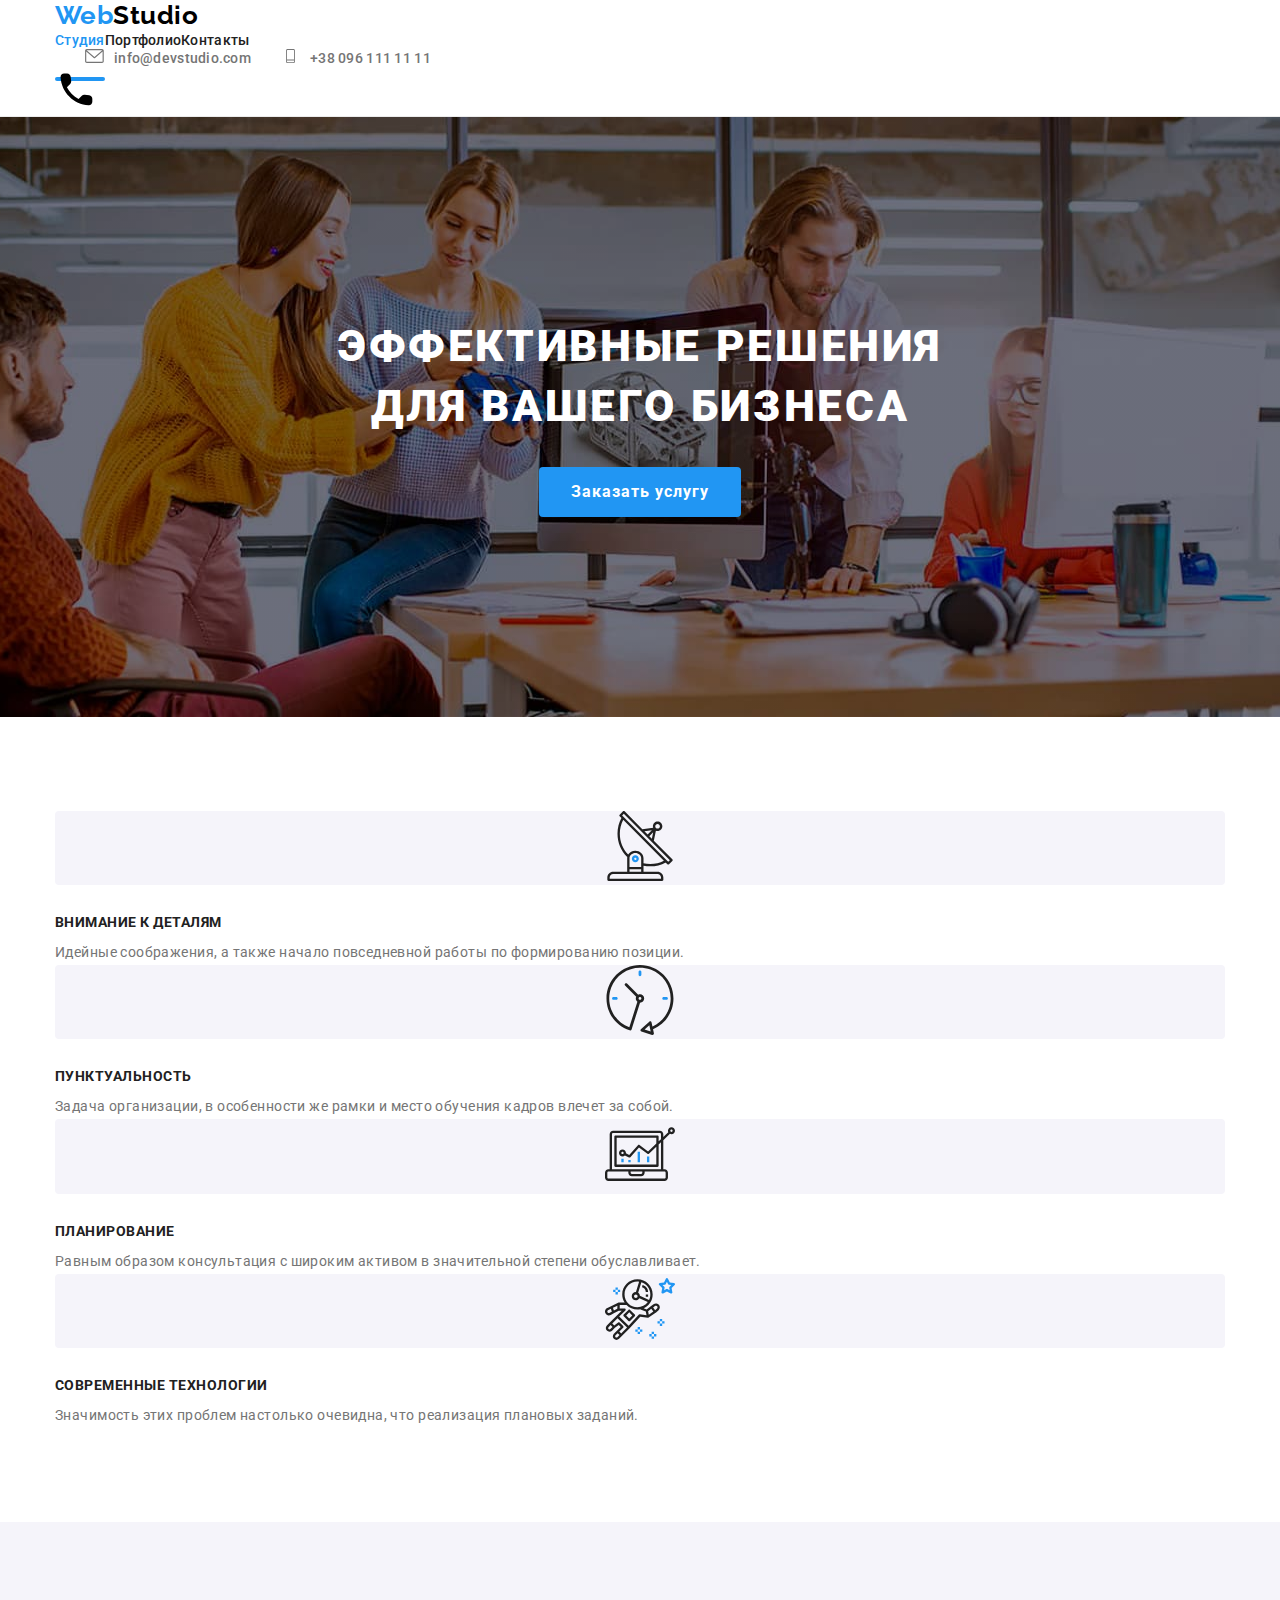
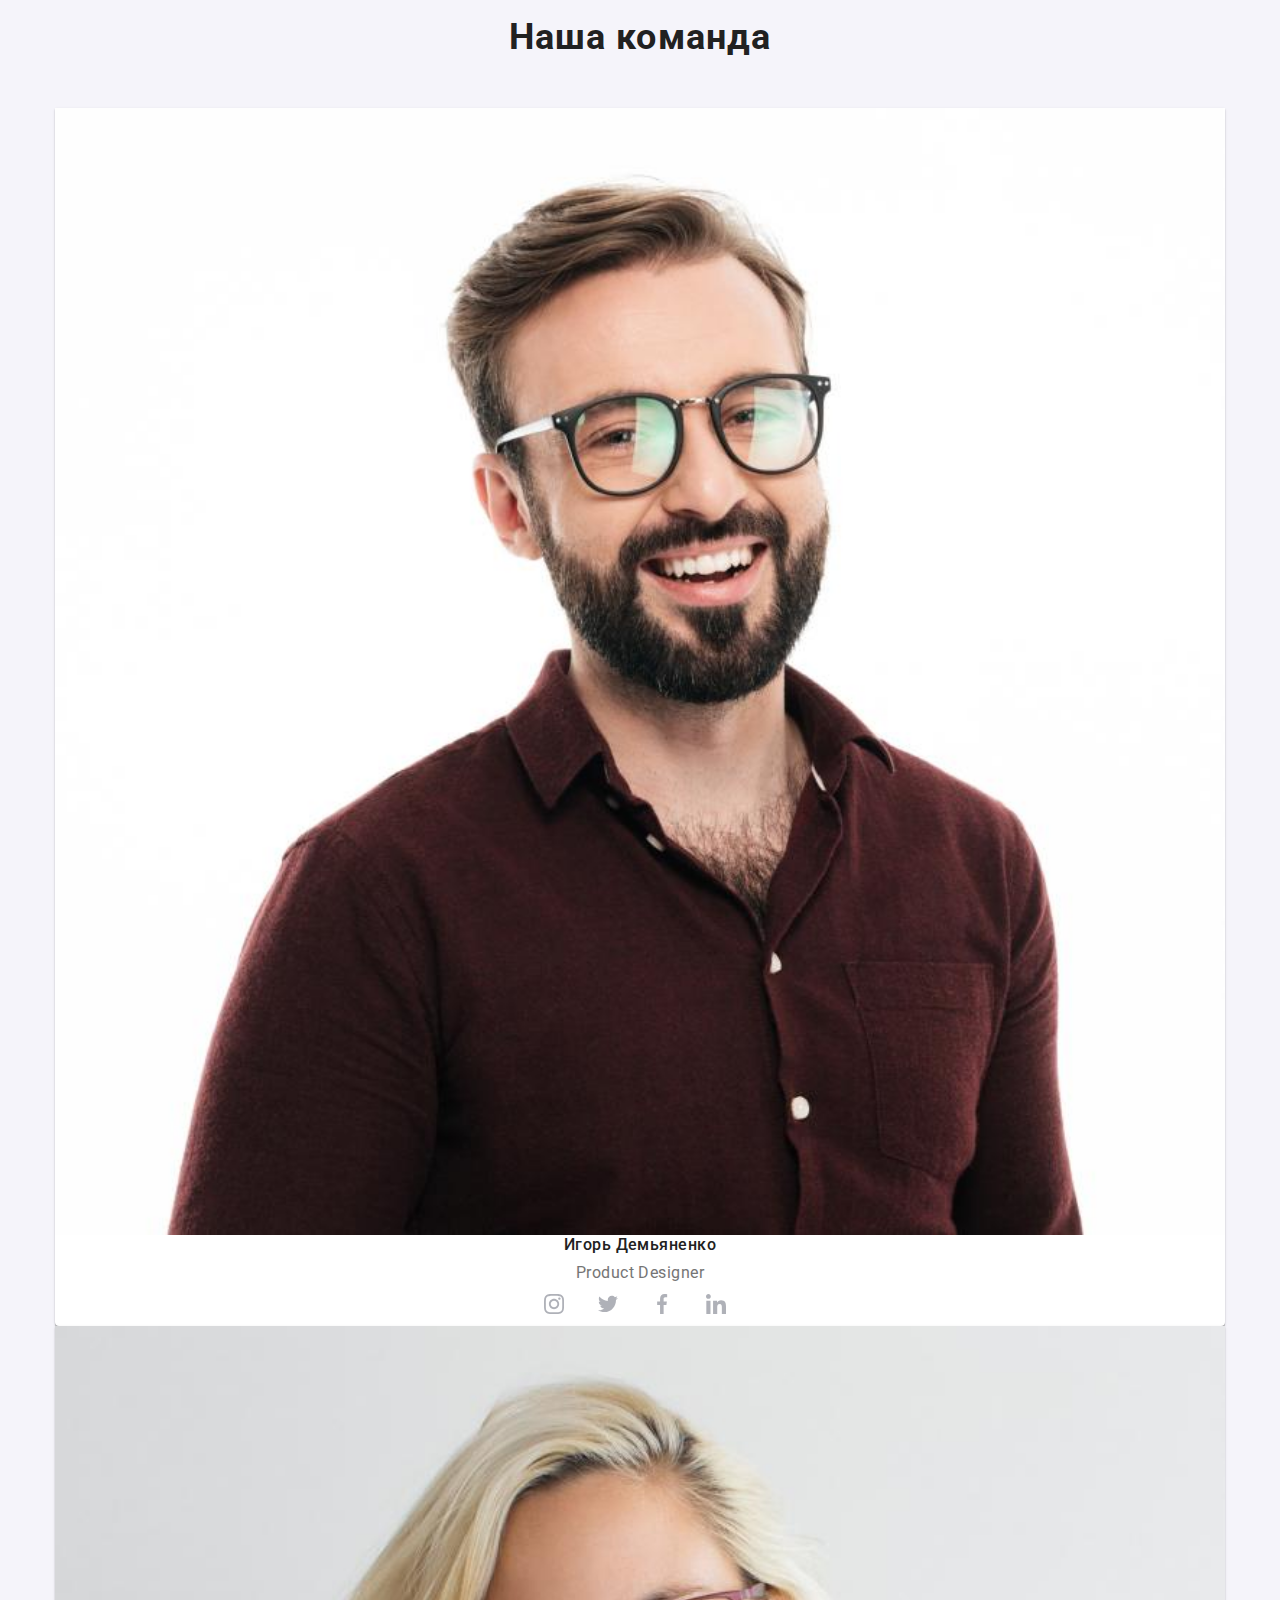
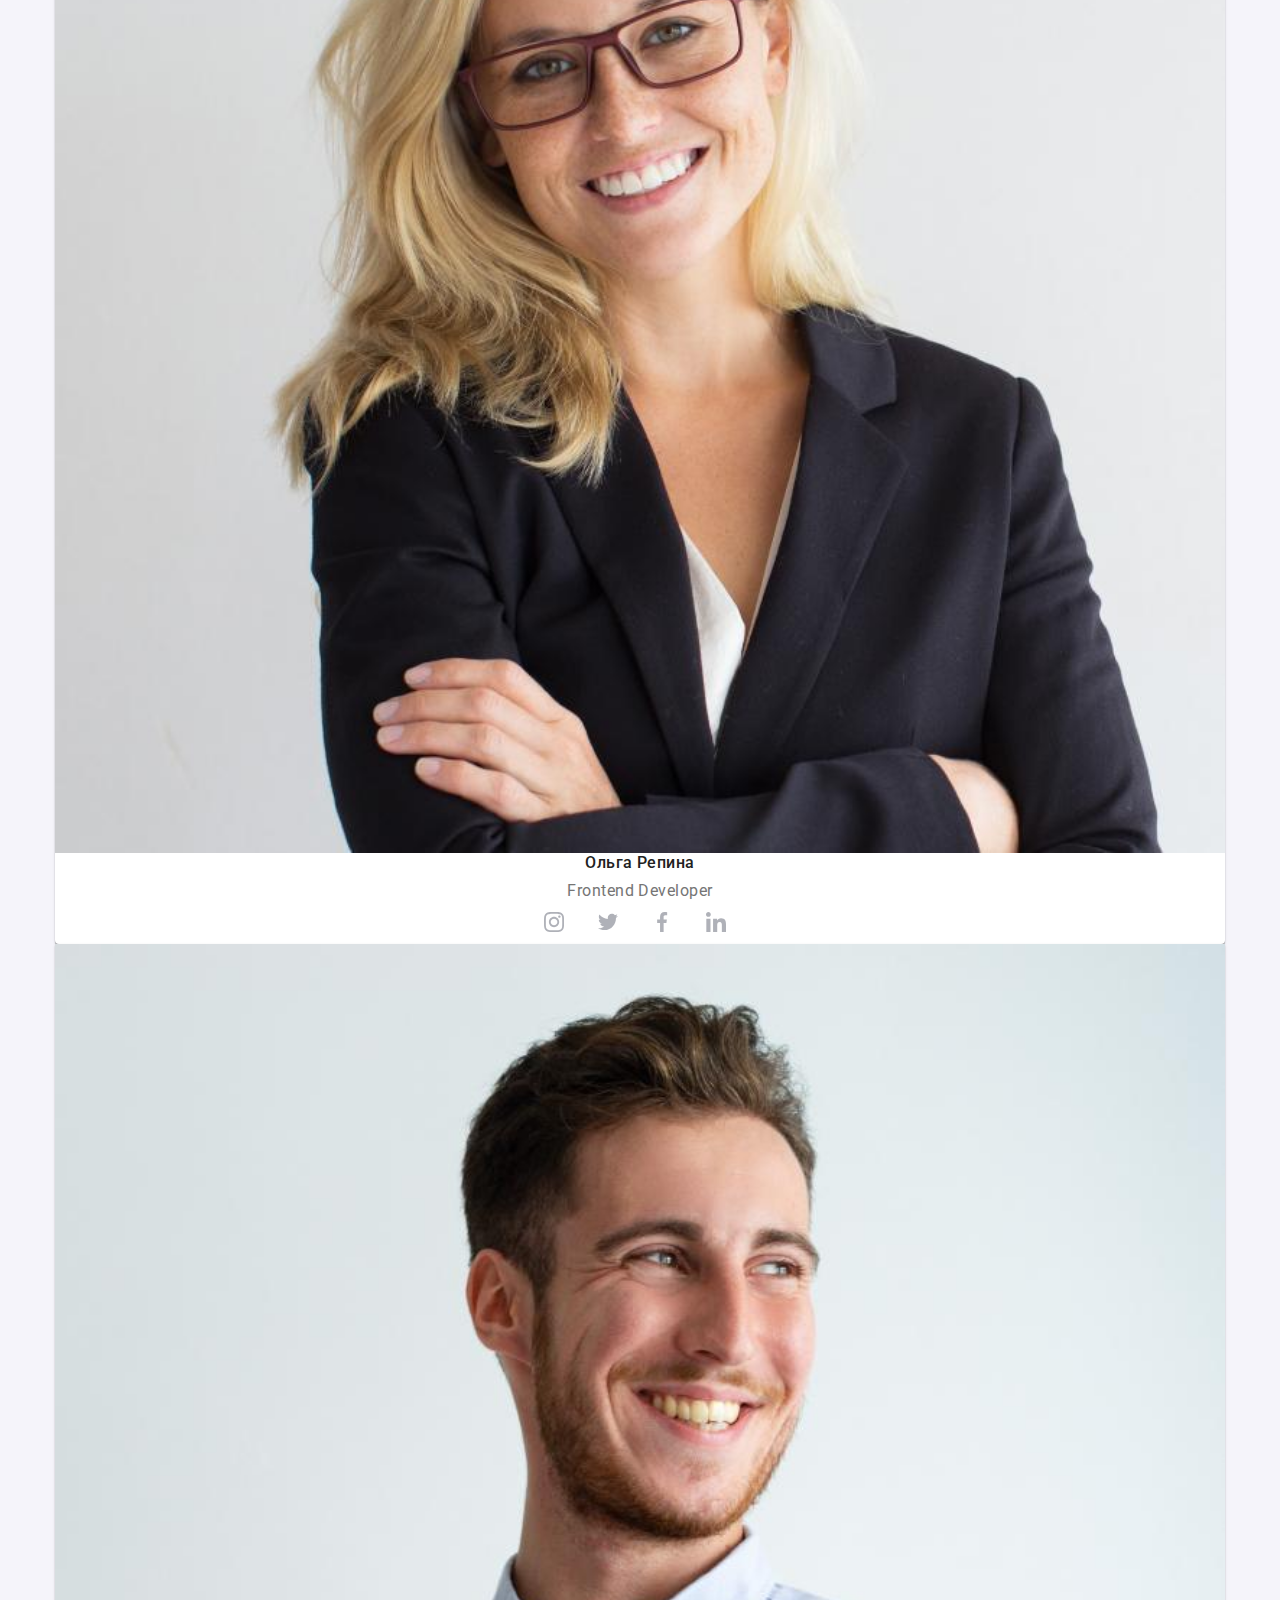
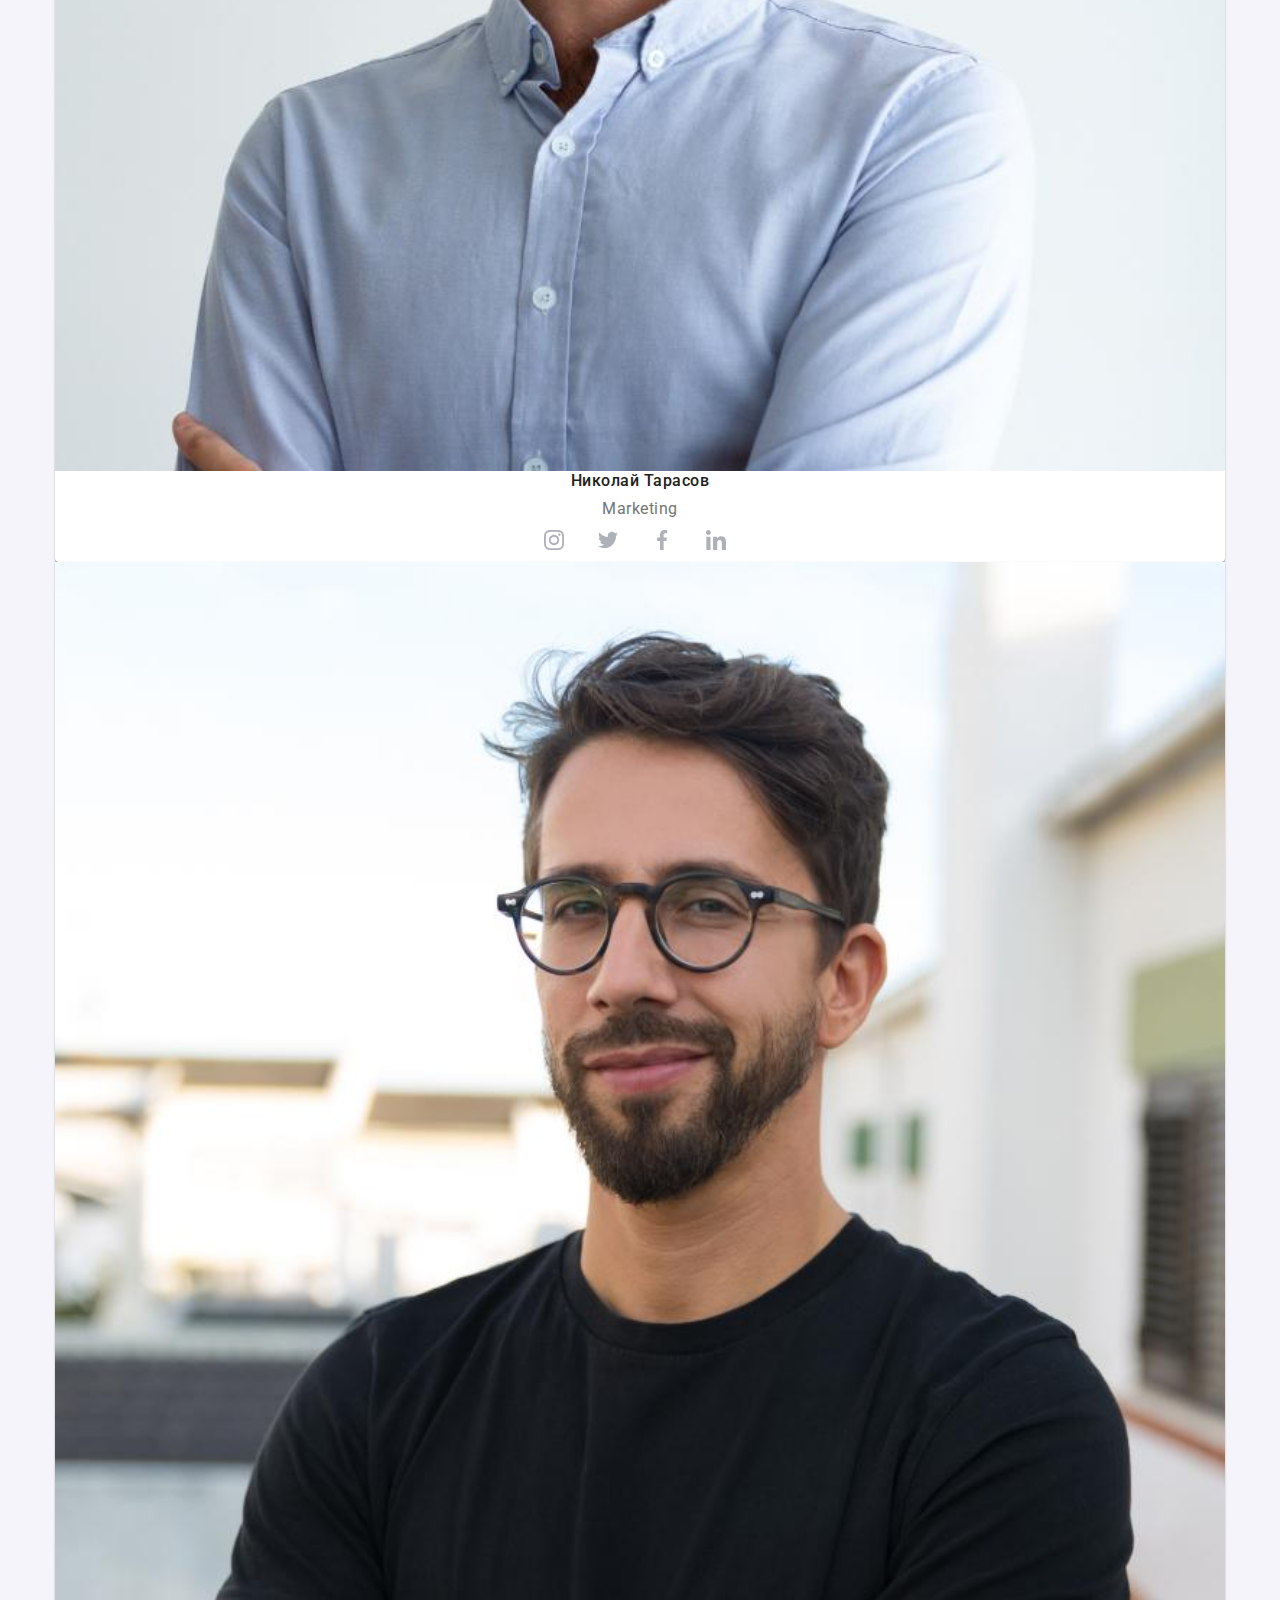
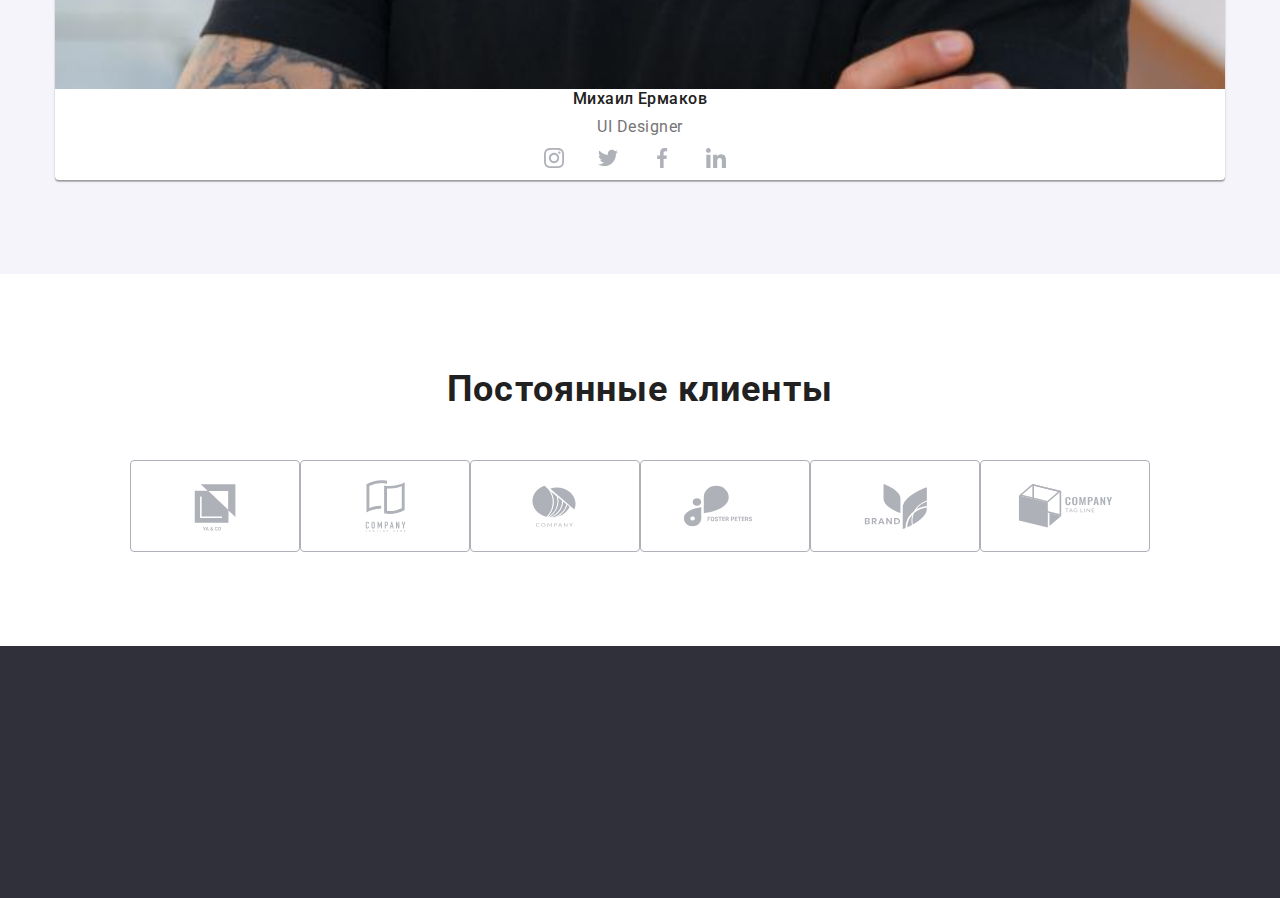
==== commit aa852004: "mobile-menu in procrss" ====
--- a/index.html
+++ b/index.html
@@ -33,6 +33,17 @@
                   <use href="./images/symbol-defs.svg#icon-phone"></use>
                 </svg>+38 096 111 11 11</a></li>
             </ul>
+              <!-- Кнопка меню для мобилки -->
+
+          <button class="menu-btn" type="button" aria-label="Кнопка открытия меню" aria-expanded="false" data-menu-button>
+            <svg class="menu-btn__icon" width="44" height="44">
+              <use class="menu-btn__icon-open" href="./images/symbol-defs.svg#icon-phone-modal"></use>
+              <use class="menu-btn__icon-close" href="./images/symbol-defs.svg#icon-person-modal"></use>
+            </svg>
+          </button>
+          <div class="mobile-menu" aria-expanded="" data-menu>
+
+          </div>
         </div>
       </header>
     <main>
@@ -339,7 +350,7 @@
               </div>
         </div> -->
       </footer>
-  <script src="./js/modal.js">
-  </script>
+  <script src="./js/modal.js"></script>
+  <script src="./js/menu.js"></script>
   </body>
 </html>--- a/css/main.min.css
+++ b/css/main.min.css
@@ -1,2 +1,2 @@
-:root{--primary-text-color: #212121;--secondary-text-color:#757575;--accent-text-color: #2196f3;--bg-primary-color: #ffffff;--bg-secondary-color: #f5f4fa;--bg-footer-color: #2f303a;--transition-fast: 250ms ease-in-out;--transition-slow: 600ms ease-in-out}.visually-hidden{position:absolute;white-space:nowrap;width:1px;height:1px;overflow:hidden;border:0;padding:0;clip-path:inset(100%);clip:rect(0 0 0 0);margin:-1px}h1,h2,h3,p,ul{margin:0}img{display:block;width:100%;height:auto}ul,ol{margin:0;padding:0}.link{text-decoration:none;transition-property:color;transition-timing-function:cubic-bezier(0.4, 0, 0.2, 1);transition:color var(--transition-fast),background-color var(--transition-fast)}.list{list-style:none;padding:0;margin:0}address{font-style:normal}body{color:var(--primary-text-color);font-family:"Roboto", sans-serif;letter-spacing:0.03em}button{padding:0;border:none;font:inherit;color:inherit;background-color:transparent;cursor:pointer}.button{display:inline-block;color:#ffffff;background-color:var(--accent-text-color);font-family:inherit;font-weight:700;font-size:16px;line-height:1.88;letter-spacing:0.06em;min-width:200px;height:50px;border-radius:4px;border:1px transparent;padding:10px 32px;transition-property:background-color;transition-timing-function:cubic-bezier(0.4, 0, 0.2, 1);transition:color var(--transition-fast),background-color var(--transition-fast)}.button:hover,.button:focus{background-color:var(--bg-primary-color);color:var(--accent-text-color);transition-property:background-color;transition-timing-function:cubic-bezier(0.4, 0, 0.2, 1);transition:color var(--transition-fast),background-color var(--transition-fast)}.container{width:100%;padding-left:15px;padding-right:15px;margin:auto}@media screen and (min-width: 768px){.container{width:720px}}@media screen and (min-width: 1200px){.container{width:1200px}}section{padding-top:94px;padding-bottom:94px}.header-page{background:var(--bg-primary-color);border-bottom:1px solid #ECECEC}.header-list__menu{color:inherit;font-weight:500;font-size:14px;line-height:1.14;letter-spacing:0.02em;text-decoration:none;position:relative;transition-property:background-color;transition-duration:250ms;transition-timing-function:cubic-bezier(0.4, 0, 0.2, 1);transition:color var(--transition-fast),background-color var(--transition-fast)}.header-list__menu.current::after{content:'';position:absolute;width:100%;height:4px;border-radius:2px;background-color:var(--accent-text-color);left:0;top:45px}.header-list{display:flex}.contacts-list{display:flex;margin-left:auto}.header-page .contacts-list__link{color:var(--secondary-text-color);font-weight:500;font-size:14px;line-height:1.14;letter-spacing:0.02em;text-decoration:none}.header-list__menu.current{color:var(--accent-text-color)}.header-page .header-list__menu:hover,.header-page .header-list__menu:focus,.header-page .contacts-list__link:hover,.header-page .contacts-list__link:focus{color:var(--accent-text-color)}.mail-icon,.phone-icon{margin-left:30px;fill:#757575;margin-right:10px;transition-property:fill;transition-duration:250ms;transition-timing-function:cubic-bezier(0.4, 0, 0.2, 1);transition:color var(--transition-fast),background-color var(--transition-fast)}.header-page .contacts-list__link:hover .mail-icon{fill:var(--accent-text-color)}.header-page .contacts-list__link:focus .mail-icon{fill:var(--accent-text-color)}.header-page .contacts-list__link:hover .phone-icon{fill:var(--accent-text-color)}.header-page .contacts-list__link:focus .phone-icon{fill:var(--accent-text-color)}.logo{color:var(--accent-text-color);font-family:Raleway;font-weight:700;font-size:26px;line-height:1.19;text-decoration:none;transition-property:background-color;transition-duration:250ms;transition-timing-function:cubic-bezier(0.4, 0, 0.2, 1);transition:color var(--transition-fast),background-color var(--transition-fast)}.logo.primary .part{color:#000}.logo.secondary .part{color:#ffffff}.portfolio__list{display:flex;justify-content:center;margin-bottom:50px}.portfolio__link{background-color:var(--bg-secondary-color);cursor:pointer;font-family:inherit;font-weight:500;font-size:16px;line-height:1.63;letter-spacing:0.03em;padding:6px 22px;margin-right:8px;border-radius:4px;border:1px transparent;transition-property:background-color;transition-duration:250ms;transition-timing-function:cubic-bezier(0.4, 0, 0.2, 1);transition:color var(--transition-fast),background-color var(--transition-fast)}.portfolio__link:hover,.portfolio__link:focus{color:#ffffff;background-color:var(--accent-text-color);box-shadow:0px 2px 2px 0px #0000001F;box-shadow:0px 1px 2px 0px #00000014;box-shadow:0px 3px 1px 0px #0000001A}.examples-nav{display:flex;flex-wrap:wrap}.examples__title{font-weight:700;font-size:18px;line-height:2;letter-spacing:0.06em;margin-bottom:4px;color:var(--primary-text-color)}.examples__content{font-size:16px;line-height:1.87;color:var(--secondary-text-color)}.examples-wrap__item{position:relative;overflow:hidden}.examples__description{position:absolute;transform:translateY(100%);transition:transform 250ms;padding:63px 24px;bottom:0;left:0;font-weight:400;font-size:18px;line-height:1.56;letter-spacing:0.03em;color:var(--bg-primary-color);background:rgba(33,150,243,0.9)}.examples-card__item:hover .examples__description{transform:translateY(0%)}.examples-card__item{width:370px;border:1px solid #EEEEEE;margin-bottom:30px}.examples-card__item:hover,.examples-card__item:focus{box-shadow:0px 4px 4px rgba(0,0,0,0.25)}.examples-card__item:not(:nth-child(3n)){margin-right:30px}.hero{text-align:center;background-color:var(--bg-footer-color);background-image:linear-gradient(rgba(0,0,0,0.2), rgba(0,0,0,0.2)),url(../images/hero-Img.jpg);background-repeat:no-repeat;background-size:cover;background-position:center;padding-top:200px;padding-bottom:200px}.hero__title{margin-bottom:30px;text-transform:uppercase;color:var(--bg-primary-color);font-weight:900;font-size:44px;line-height:1.36;letter-spacing:0.06em}.container .benefits{margin-right:auto}.benefits__wrap{display:flex;align-items:center;justify-content:center;background:#F5F4FA;border-radius:4px;margin-bottom:30px}.benefits__title{font-weight:700;font-size:14px;line-height:1.14;text-transform:uppercase;margin-bottom:10px}.benefits__title:before{content:'';display:block;background:#000}.benefits__content{font-style:normal;font-weight:400;font-size:14px;letter-spacing:0.03em;line-height:1.71;color:var(--secondary-text-color)}.development__title{font-weight:700;font-size:36px;line-height:1.17;letter-spacing:0.03em;margin-bottom:50px;text-align:center}.team__title{font-weight:700;font-size:36px;line-height:1.17;letter-spacing:0.03em;margin-bottom:50px;text-align:center}.customers__title{font-weight:700;font-size:36px;line-height:1.17;letter-spacing:0.03em;margin-bottom:50px;text-align:center}.development,.development__title{display:none}.development__item{position:relative;overflow:hidden}.development__content{width:370px;position:absolute;bottom:0;left:0;font-weight:700;font-size:14px;line-height:1.14;text-align:center;letter-spacing:0.03em;text-transform:uppercase;text-align:center;color:var(--bg-primary-color);background:rgba(47,48,58,0.8)}.container .team{margin-right:auto}.section__team{background-color:var(--bg-secondary-color)}.team__item{background-color:var(--bg-primary-color);text-align:center;border-radius:0px 0px 4px 4px;box-shadow:0px 2px 1px rgba(0,0,0,0.2),0px 1px 3px rgba(0,0,0,0.12),0px 1px 1px rgba(0,0,0,0.14)}.team__member{font-weight:500;font-size:16px;line-height:1.19;letter-spacing:0.03em;margin-bottom:10px}.examples-wrap{border:1px solid transparent}.team__position{font-weight:400;color:var(--secondary-text-color)}.member-social{display:flex;justify-content:center}.member-social__icon{fill:#afb1b8}.member-social__link:hover .member-social__icon{fill:#fff}.member-social__link:focus .member-social__icon{fill:#fff}.member-social__link{width:44px;height:44px;border-radius:50px;background-color:transparent;display:flex;align-items:center;justify-content:center;margin-right:10px;transition-property:background-color;transition-duration:250ms;transition-timing-function:cubic-bezier(0.4, 0, 0.2, 1);transition:color var(--transition-fast),background-color var(--transition-fast)}.member-social__link:hover{background-color:var(--accent-text-color)}.member-social__link:focus{background-color:var(--accent-text-color)}.customers__item{width:170px;height:92px}.customers-list{display:flex;flex-wrap:wrap;justify-content:center}.customers__logo{width:170px;height:92px;padding:16px 32px;fill:#afb1b8;display:block;align-items:center;justify-content:center;background-color:var(--bg-primary-color);border:1px solid #afb1b8;border-radius:4px;transition-property:fill;transition-duration:250ms;transition-timing-function:cubic-bezier(0.4, 0, 0.2, 1);transition:color var(--transition-fast),background-color var(--transition-fast)}.customers__link:hover .customers__logo{fill:var(--accent-text-color);border:1px solid var(--accent-text-color)}.customers__link:focus .customers__logo{fill:var(--accent-text-color);border:1px solid var(--accent-text-color)}.customers__link:hover .customers__link:focus{color:var(--accent-text-color)}.subscraber__input{width:358px;height:50px;background-color:var(--bg-footer-color);outline:none;border:1px solid rgba(255,255,255,0.3);border-radius:4px;padding:16px;margin-right:12px}.subscraber__input::placeholder{font-weight:400;font-size:14px;line-height:1.14;letter-spacing:0.01em;color:rgba(255,255,255,0.3);opacity:1}.subscraber__input:active{border:1px solid rgba(255,255,255,0.3);color:rgba(255,255,255,0.3)}.subscraber__input:not(placeholder-shown){border:2px solid rgba(255,255,255,0.3);color:rgba(255,255,255,0.3)}.form-subscraber{display:block;margin-bottom:28px;border:1px solid rgba(33,33,33,0.2);border-radius:4px}.button.submit{display:inline-flex;padding:10px 28px;width:200px;height:50px}.button-text{font-weight:700;font-size:16px;line-height:1.87;letter-spacing:0.06em;margin-right:10px}.modal-close-btn{position:absolute;align-items:center;cursor:pointer;outline:none;background:none;top:8px;right:8px;width:30px;height:30px;border-radius:30px;border:1px solid rgba(0,0,0,0.1);padding:8px}.close-icon{color:var(--primary-text-color)}.modal-close-btn:hover{fill:var(--accent-text-color)}.backdrop{position:absolute;width:100%;height:100%;background-color:rgba(0,0,0,0.2);top:0}.is-hidden{opacity:0;pointer-events:none;visibility:hidden}.modal{width:528px;height:581px;background:var(--bg-primary-color);box-shadow:0px 1px 3px rgba(0,0,0,0.12),0px 1px 1px rgba(0,0,0,0.14),0px 2px 1px rgba(0,0,0,0.2);border-radius:4px;position:absolute;top:50%;left:50%;transform:translate(-50%, -50%);padding:40px}.modal-title{font-weight:700;font-style:inherit;font-size:20px;line-height:1.15;text-align:center;letter-spacing:0.03em;color:var(--primary-text-color);padding-top:0;margin-bottom:24px}.form-input{width:100%;height:40px;padding:10px 40px;font:inherit;border:1px solid rgba(33,33,33,0.2);border-radius:4px}.form-field,.form-feedback{position:relative;display:block;width:448px;margin-bottom:28px}.form-label{position:absolute;top:50%;left:40px;font-size:12px;color:var(--secondary-text-color);line-height:1px;letter-spacing:0.01em;transform:translateY(-50%)}.form-feedback{position:relative;height:120px;padding:16px 12px;border:1px solid rgba(33,33,33,0.2);border-radius:4px}.textarea-title{position:absolute;top:48%;left:8%;font-size:12px;color:var(--secondary-text-color);line-height:1px;letter-spacing:0.01em;transform:translateY(-50%)}.icon-modal{position:absolute;top:50%;left:10px;display:inline-block;width:18px;height:18px;fill:var(--primary-text-color);transform:translateY(-50%)}.form-input:focus+.form-label,.form-input:not(:placeholder-shown) ~ .form-label{transform:translateY(54px)}.form-field:focus-within>.form-label{transform:translate(-40px, -30px)}.form-input:hover,.form-feedback:hover{border-color:var(--accent-text-color)}.form-input:hover+.icon-modal{fill:var(--accent-text-color)}textarea{width:100%;height:120px;resize:none;padding:16px 12 px}.form-feedback::placeholder{font-weight:400;font-size:14px;line-height:1.14;letter-spacing:0.01em;color:rgba(117,117,117,0.5);opacity:1}.modal-check-text{font-weight:400;font-size:14px;line-height:1.71;letter-spacing:0.03em;color:#757575;display:inline-flex;margin-bottom:30px;cursor:pointer}.modal-check-text:before{content:'';width:16px;height:15px;margin-left:10px;margin-right:7px;align-items:flex-end;border:2px solid var(--primary-text-color);border-radius:2px;display:block}.modal-check:checked+.modal-check-text::before{background-image:url(../images/icon-check.svg);background-repeat:no-repeat;background-size:cover;background-position:center;border:none}.policy:visited{color:var(--accent-text-color)}.modal-field{display:flex;align-items:center}.button.modal{position:relative;left:50%;transform:translate(-50%, 0);display:inline-block;color:#ffffff;background-color:var(--accent-text-color);font-family:inherit;font-weight:700;font-size:16px;line-height:1.88;letter-spacing:0.06em;width:200px;height:50px;border-radius:4px;border:1px transparent;padding:10px 32px}.button.modal:hover{box-shadow:0px 4px 4px rgba(0,0,0,0.15);transition-duration:250ms;transition-timing-function:cubic-bezier(0.4, 0, 0.2, 1);transition:color var(--transition-fast),background-color var(--transition-fast)}.footer{height:252px;background:var(--bg-footer-color);padding-top:60px;padding-bottom:60px}.address__item--post{font-style:normal;font-size:14px;line-height:1.71;letter-spacing:0.03em;text-decoration:none;color:#ffffff}.address__item--post:hover,.address__item--post:focus{color:var(--accent-text-color)}.address__item--contact{font-style:normal;font-size:14px;line-height:1.71px;letter-spacing:0.03em;text-decoration:none;color:rgba(255,255,255,0.6);margin-right:70px}.address__item--contact:hover,.address__item--contactitem:focus{color:var(--accent-text-color)}.address__item{margin-top:20px;margin-bottom:9px}.address__item:last-child{margin-bottom:0px}.address__item:last-child:not(:first-child){margin-top:0px}.footer__title{text-transform:uppercase;font-weight:700;font-size:14px;line-height:1.14;letter-spacing:0.03em;color:#FFFFFF;margin-bottom:20px}.footer-social__icon{fill:#FFFFFF}.footer-social__link{background-color:rgba(255,255,255,0.1)}.footer__wrapper--center{display:block;justify-content:center;margin-right:93px}.footer__wrapper--left{display:block;align-items:flex-start;margin-right:70px}.footer__wrapper{display:flex;align-items:center;justify-content:center}.icon-send{width:24px;height:24px}
+:root{--primary-text-color: #212121;--secondary-text-color:#757575;--accent-text-color: #2196f3;--bg-primary-color: #ffffff;--bg-secondary-color: #f5f4fa;--bg-footer-color: #2f303a;--transition-fast: 250ms ease-in-out;--transition-slow: 600ms ease-in-out}.visually-hidden{position:absolute;white-space:nowrap;width:1px;height:1px;overflow:hidden;border:0;padding:0;clip-path:inset(100%);clip:rect(0 0 0 0);margin:-1px}h1,h2,h3,p,ul{margin:0}img{display:block;width:100%;height:auto}ul,ol{margin:0;padding:0}.link{text-decoration:none;transition-property:color;transition-timing-function:cubic-bezier(0.4, 0, 0.2, 1);transition:color var(--transition-fast),background-color var(--transition-fast)}.list{list-style:none;padding:0;margin:0}address{font-style:normal}body{color:var(--primary-text-color);font-family:"Roboto", sans-serif;letter-spacing:0.03em}button{padding:0;border:none;font:inherit;color:inherit;background-color:transparent;cursor:pointer}.button{display:inline-block;color:#ffffff;background-color:var(--accent-text-color);font-family:inherit;font-weight:700;font-size:16px;line-height:1.88;letter-spacing:0.06em;min-width:200px;height:50px;border-radius:4px;border:1px transparent;padding:10px 32px;transition-property:background-color;transition-timing-function:cubic-bezier(0.4, 0, 0.2, 1);transition:color var(--transition-fast),background-color var(--transition-fast)}.button:hover,.button:focus{background-color:var(--bg-primary-color);color:var(--accent-text-color);transition-property:background-color;transition-timing-function:cubic-bezier(0.4, 0, 0.2, 1);transition:color var(--transition-fast),background-color var(--transition-fast)}.container{width:100%;padding-left:15px;padding-right:15px;margin:auto}@media screen and (min-width: 768px){.container{width:720px}}@media screen and (min-width: 1200px){.container{width:1200px}}section{padding-top:94px;padding-bottom:94px}.header-page{position:relative;background:var(--bg-primary-color);border-bottom:1px solid #ECECEC}.header-list__menu{color:inherit;font-weight:500;font-size:14px;line-height:1.14;letter-spacing:0.02em;text-decoration:none;position:relative;transition-property:background-color;transition-duration:250ms;transition-timing-function:cubic-bezier(0.4, 0, 0.2, 1);transition:color var(--transition-fast),background-color var(--transition-fast)}.header-list__menu.current::after{content:'';position:absolute;width:100%;height:4px;border-radius:2px;background-color:var(--accent-text-color);left:0;top:45px}.header-list{display:flex}.contacts-list{display:flex;margin-left:auto}.header-page .contacts-list__link{color:var(--secondary-text-color);font-weight:500;font-size:14px;line-height:1.14;letter-spacing:0.02em;text-decoration:none}.header-list__menu.current{color:var(--accent-text-color)}.header-page .header-list__menu:hover,.header-page .header-list__menu:focus,.header-page .contacts-list__link:hover,.header-page .contacts-list__link:focus{color:var(--accent-text-color)}.mail-icon,.phone-icon{margin-left:30px;fill:#757575;margin-right:10px;transition-property:fill;transition-duration:250ms;transition-timing-function:cubic-bezier(0.4, 0, 0.2, 1);transition:color var(--transition-fast),background-color var(--transition-fast)}.header-page .contacts-list__link:hover .mail-icon{fill:var(--accent-text-color)}.header-page .contacts-list__link:focus .mail-icon{fill:var(--accent-text-color)}.header-page .contacts-list__link:hover .phone-icon{fill:var(--accent-text-color)}.header-page .contacts-list__link:focus .phone-icon{fill:var(--accent-text-color)}.menu-btn{position:relative;display:inline-flex;justify-content:center;align-items:center;padding:0;margin:0;border:none;background-color:transparent;width:44px;height:44px}.menu-btn .menu-btn__icon-close{display:none}.menu-btn.is-active .menu-btn__icon-close{display:block}.menu-btn.is-active .menu-btn__icon-open{display:none}.mobile-menu{display:none;position:absolute;height:400px;background-color:white;top:100%;left:0;width:100%;border:solid 1px red}.mobile-menu.is-active{display:block}.logo{color:var(--accent-text-color);font-family:Raleway;font-weight:700;font-size:26px;line-height:1.19;text-decoration:none;transition-property:background-color;transition-duration:250ms;transition-timing-function:cubic-bezier(0.4, 0, 0.2, 1);transition:color var(--transition-fast),background-color var(--transition-fast)}.logo.primary .part{color:#000}.logo.secondary .part{color:#ffffff}.portfolio__list{display:flex;justify-content:center;margin-bottom:50px}.portfolio__link{background-color:var(--bg-secondary-color);cursor:pointer;font-family:inherit;font-weight:500;font-size:16px;line-height:1.63;letter-spacing:0.03em;padding:6px 22px;margin-right:8px;border-radius:4px;border:1px transparent;transition-property:background-color;transition-duration:250ms;transition-timing-function:cubic-bezier(0.4, 0, 0.2, 1);transition:color var(--transition-fast),background-color var(--transition-fast)}.portfolio__link:hover,.portfolio__link:focus{color:#ffffff;background-color:var(--accent-text-color);box-shadow:0px 2px 2px 0px #0000001F;box-shadow:0px 1px 2px 0px #00000014;box-shadow:0px 3px 1px 0px #0000001A}.examples-nav{display:flex;flex-wrap:wrap}.examples__title{font-weight:700;font-size:18px;line-height:2;letter-spacing:0.06em;margin-bottom:4px;color:var(--primary-text-color)}.examples__content{font-size:16px;line-height:1.87;color:var(--secondary-text-color)}.examples-wrap__item{position:relative;overflow:hidden}.examples__description{position:absolute;transform:translateY(100%);transition:transform 250ms;padding:63px 24px;bottom:0;left:0;font-weight:400;font-size:18px;line-height:1.56;letter-spacing:0.03em;color:var(--bg-primary-color);background:rgba(33,150,243,0.9)}.examples-card__item:hover .examples__description{transform:translateY(0%)}.examples-card__item{width:370px;border:1px solid #EEEEEE;margin-bottom:30px}.examples-card__item:hover,.examples-card__item:focus{box-shadow:0px 4px 4px rgba(0,0,0,0.25)}.examples-card__item:not(:nth-child(3n)){margin-right:30px}.hero{text-align:center;background-color:var(--bg-footer-color);background-image:linear-gradient(rgba(0,0,0,0.2), rgba(0,0,0,0.2)),url(../images/hero-Img.jpg);background-repeat:no-repeat;background-size:cover;background-position:center;padding-top:200px;padding-bottom:200px}.hero__title{margin-bottom:30px;text-transform:uppercase;color:var(--bg-primary-color);font-weight:900;font-size:44px;line-height:1.36;letter-spacing:0.06em}.container .benefits{margin-right:auto}.benefits__wrap{display:flex;align-items:center;justify-content:center;background:#F5F4FA;border-radius:4px;margin-bottom:30px}.benefits__title{font-weight:700;font-size:14px;line-height:1.14;text-transform:uppercase;margin-bottom:10px}.benefits__title:before{content:'';display:block;background:#000}.benefits__content{font-style:normal;font-weight:400;font-size:14px;letter-spacing:0.03em;line-height:1.71;color:var(--secondary-text-color)}.development__title{font-weight:700;font-size:36px;line-height:1.17;letter-spacing:0.03em;margin-bottom:50px;text-align:center}.team__title{font-weight:700;font-size:36px;line-height:1.17;letter-spacing:0.03em;margin-bottom:50px;text-align:center}.customers__title{font-weight:700;font-size:36px;line-height:1.17;letter-spacing:0.03em;margin-bottom:50px;text-align:center}.development,.development__title{display:none}.development__item{position:relative;overflow:hidden}.development__content{width:370px;position:absolute;bottom:0;left:0;font-weight:700;font-size:14px;line-height:1.14;text-align:center;letter-spacing:0.03em;text-transform:uppercase;text-align:center;color:var(--bg-primary-color);background:rgba(47,48,58,0.8)}.container .team{margin-right:auto}.section__team{background-color:var(--bg-secondary-color)}.team__item{background-color:var(--bg-primary-color);text-align:center;border-radius:0px 0px 4px 4px;box-shadow:0px 2px 1px rgba(0,0,0,0.2),0px 1px 3px rgba(0,0,0,0.12),0px 1px 1px rgba(0,0,0,0.14)}.team__member{font-weight:500;font-size:16px;line-height:1.19;letter-spacing:0.03em;margin-bottom:10px}.examples-wrap{border:1px solid transparent}.team__position{font-weight:400;color:var(--secondary-text-color)}.member-social{display:flex;justify-content:center}.member-social__icon{fill:#afb1b8}.member-social__link:hover .member-social__icon{fill:#fff}.member-social__link:focus .member-social__icon{fill:#fff}.member-social__link{width:44px;height:44px;border-radius:50px;background-color:transparent;display:flex;align-items:center;justify-content:center;margin-right:10px;transition-property:background-color;transition-duration:250ms;transition-timing-function:cubic-bezier(0.4, 0, 0.2, 1);transition:color var(--transition-fast),background-color var(--transition-fast)}.member-social__link:hover{background-color:var(--accent-text-color)}.member-social__link:focus{background-color:var(--accent-text-color)}.customers__item{width:170px;height:92px}.customers-list{display:flex;flex-wrap:wrap;justify-content:center}.customers__logo{width:170px;height:92px;padding:16px 32px;fill:#afb1b8;display:block;align-items:center;justify-content:center;background-color:var(--bg-primary-color);border:1px solid #afb1b8;border-radius:4px;transition-property:fill;transition-duration:250ms;transition-timing-function:cubic-bezier(0.4, 0, 0.2, 1);transition:color var(--transition-fast),background-color var(--transition-fast)}.customers__link:hover .customers__logo{fill:var(--accent-text-color);border:1px solid var(--accent-text-color)}.customers__link:focus .customers__logo{fill:var(--accent-text-color);border:1px solid var(--accent-text-color)}.customers__link:hover .customers__link:focus{color:var(--accent-text-color)}.subscraber__input{width:358px;height:50px;background-color:var(--bg-footer-color);outline:none;border:1px solid rgba(255,255,255,0.3);border-radius:4px;padding:16px;margin-right:12px}.subscraber__input::placeholder{font-weight:400;font-size:14px;line-height:1.14;letter-spacing:0.01em;color:rgba(255,255,255,0.3);opacity:1}.subscraber__input:active{border:1px solid rgba(255,255,255,0.3);color:rgba(255,255,255,0.3)}.subscraber__input:not(placeholder-shown){border:2px solid rgba(255,255,255,0.3);color:rgba(255,255,255,0.3)}.form-subscraber{display:block;margin-bottom:28px;border:1px solid rgba(33,33,33,0.2);border-radius:4px}.button.submit{display:inline-flex;padding:10px 28px;width:200px;height:50px}.button-text{font-weight:700;font-size:16px;line-height:1.87;letter-spacing:0.06em;margin-right:10px}.modal-close-btn{position:absolute;align-items:center;cursor:pointer;outline:none;background:none;top:8px;right:8px;width:30px;height:30px;border-radius:30px;border:1px solid rgba(0,0,0,0.1);padding:8px}.close-icon{color:var(--primary-text-color)}.modal-close-btn:hover{fill:var(--accent-text-color)}.backdrop{position:absolute;width:100%;height:100%;background-color:rgba(0,0,0,0.2);top:0}.is-hidden{opacity:0;pointer-events:none;visibility:hidden}.modal{width:528px;height:581px;background:var(--bg-primary-color);box-shadow:0px 1px 3px rgba(0,0,0,0.12),0px 1px 1px rgba(0,0,0,0.14),0px 2px 1px rgba(0,0,0,0.2);border-radius:4px;position:absolute;top:50%;left:50%;transform:translate(-50%, -50%);padding:40px}.modal-title{font-weight:700;font-style:inherit;font-size:20px;line-height:1.15;text-align:center;letter-spacing:0.03em;color:var(--primary-text-color);padding-top:0;margin-bottom:24px}.form-input{width:100%;height:40px;padding:10px 40px;font:inherit;border:1px solid rgba(33,33,33,0.2);border-radius:4px}.form-field,.form-feedback{position:relative;display:block;width:448px;margin-bottom:28px}.form-label{position:absolute;top:50%;left:40px;font-size:12px;color:var(--secondary-text-color);line-height:1px;letter-spacing:0.01em;transform:translateY(-50%)}.form-feedback{position:relative;height:120px;padding:16px 12px;border:1px solid rgba(33,33,33,0.2);border-radius:4px}.textarea-title{position:absolute;top:48%;left:8%;font-size:12px;color:var(--secondary-text-color);line-height:1px;letter-spacing:0.01em;transform:translateY(-50%)}.icon-modal{position:absolute;top:50%;left:10px;display:inline-block;width:18px;height:18px;fill:var(--primary-text-color);transform:translateY(-50%)}.form-input:focus+.form-label,.form-input:not(:placeholder-shown) ~ .form-label{transform:translateY(54px)}.form-field:focus-within>.form-label{transform:translate(-40px, -30px)}.form-input:hover,.form-feedback:hover{border-color:var(--accent-text-color)}.form-input:hover+.icon-modal{fill:var(--accent-text-color)}textarea{width:100%;height:120px;resize:none;padding:16px 12 px}.form-feedback::placeholder{font-weight:400;font-size:14px;line-height:1.14;letter-spacing:0.01em;color:rgba(117,117,117,0.5);opacity:1}.modal-check-text{font-weight:400;font-size:14px;line-height:1.71;letter-spacing:0.03em;color:#757575;display:inline-flex;margin-bottom:30px;cursor:pointer}.modal-check-text:before{content:'';width:16px;height:15px;margin-left:10px;margin-right:7px;align-items:flex-end;border:2px solid var(--primary-text-color);border-radius:2px;display:block}.modal-check:checked+.modal-check-text::before{background-image:url(../images/icon-check.svg);background-repeat:no-repeat;background-size:cover;background-position:center;border:none}.policy:visited{color:var(--accent-text-color)}.modal-field{display:flex;align-items:center}.button.modal{position:relative;left:50%;transform:translate(-50%, 0);display:inline-block;color:#ffffff;background-color:var(--accent-text-color);font-family:inherit;font-weight:700;font-size:16px;line-height:1.88;letter-spacing:0.06em;width:200px;height:50px;border-radius:4px;border:1px transparent;padding:10px 32px}.button.modal:hover{box-shadow:0px 4px 4px rgba(0,0,0,0.15);transition-duration:250ms;transition-timing-function:cubic-bezier(0.4, 0, 0.2, 1);transition:color var(--transition-fast),background-color var(--transition-fast)}.footer{height:252px;background:var(--bg-footer-color);padding-top:60px;padding-bottom:60px}.address__item--post{font-style:normal;font-size:14px;line-height:1.71;letter-spacing:0.03em;text-decoration:none;color:#ffffff}.address__item--post:hover,.address__item--post:focus{color:var(--accent-text-color)}.address__item--contact{font-style:normal;font-size:14px;line-height:1.71px;letter-spacing:0.03em;text-decoration:none;color:rgba(255,255,255,0.6);margin-right:70px}.address__item--contact:hover,.address__item--contactitem:focus{color:var(--accent-text-color)}.address__item{margin-top:20px;margin-bottom:9px}.address__item:last-child{margin-bottom:0px}.address__item:last-child:not(:first-child){margin-top:0px}.footer__title{text-transform:uppercase;font-weight:700;font-size:14px;line-height:1.14;letter-spacing:0.03em;color:#FFFFFF;margin-bottom:20px}.footer-social__icon{fill:#FFFFFF}.footer-social__link{background-color:rgba(255,255,255,0.1)}.footer__wrapper--center{display:block;justify-content:center;margin-right:93px}.footer__wrapper--left{display:block;align-items:flex-start;margin-right:70px}.footer__wrapper{display:flex;align-items:center;justify-content:center}.icon-send{width:24px;height:24px}
 /*# sourceMappingURL=main.min.css.map */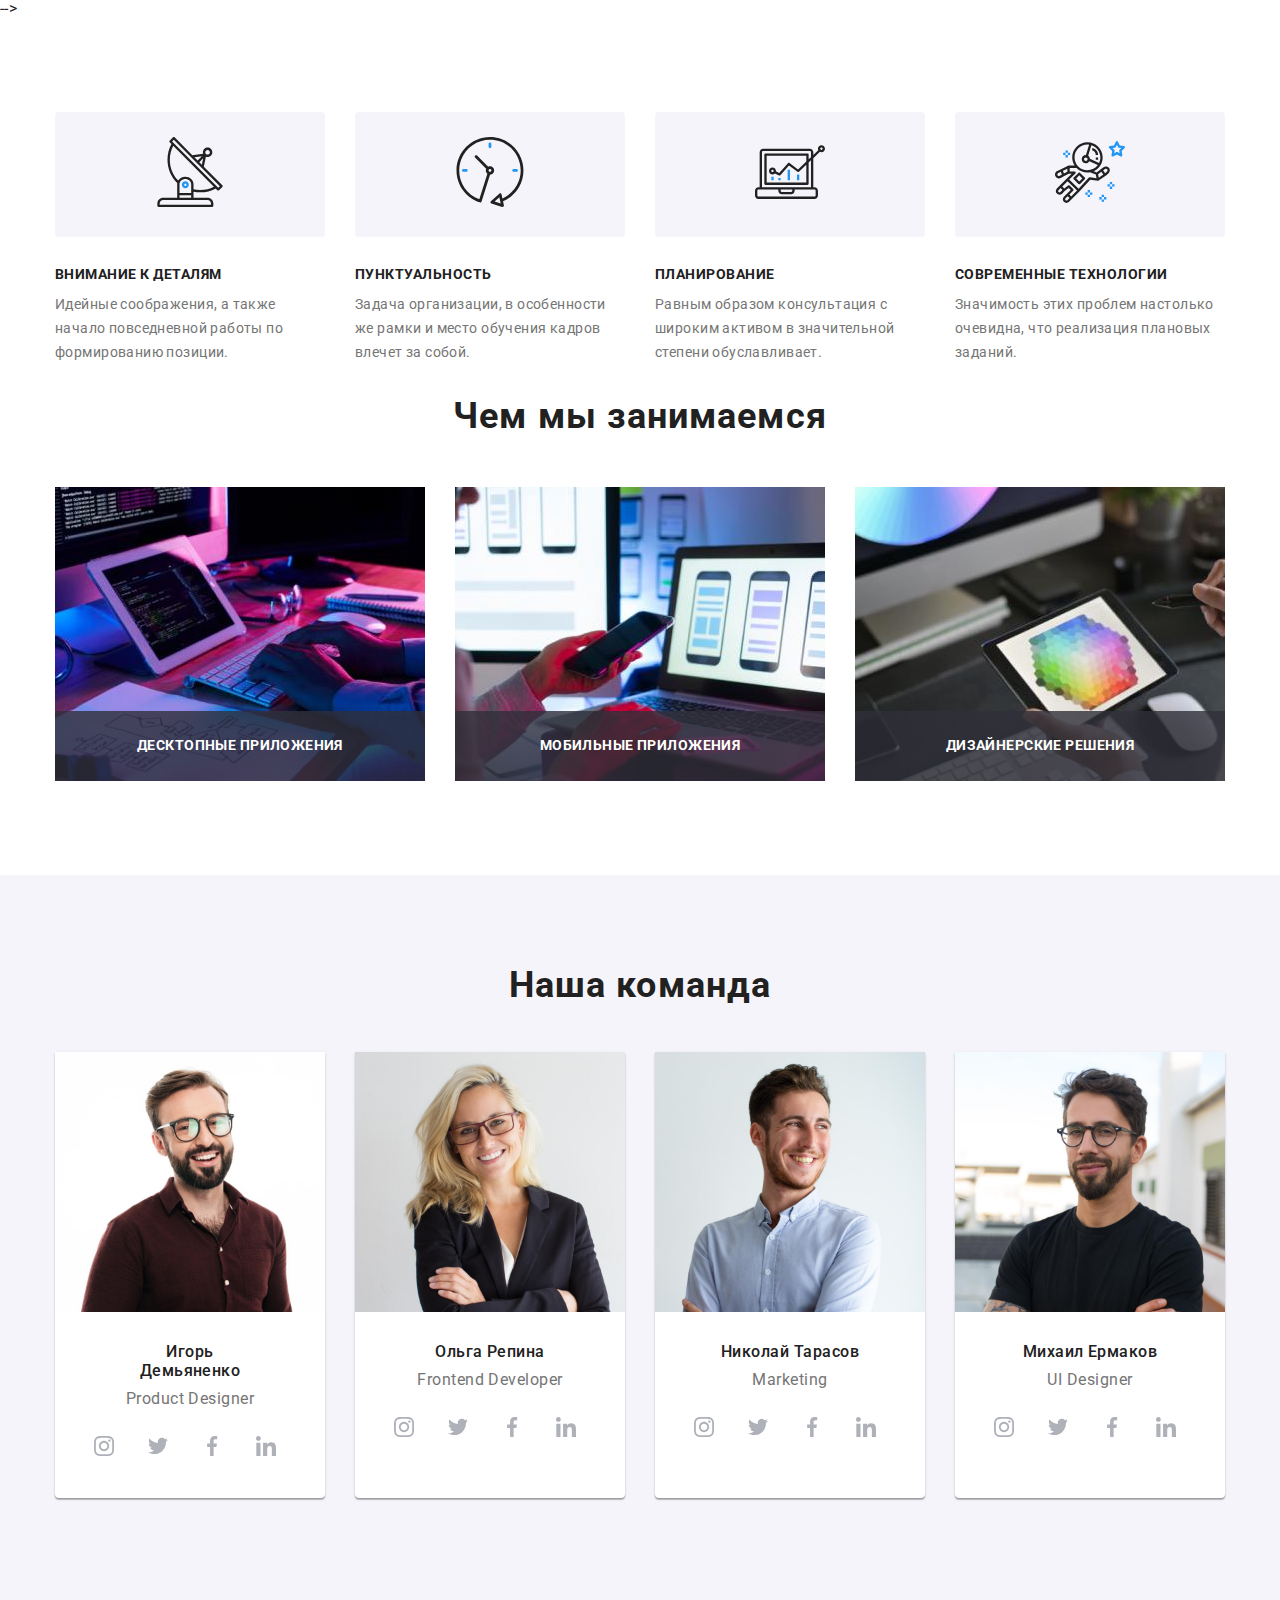
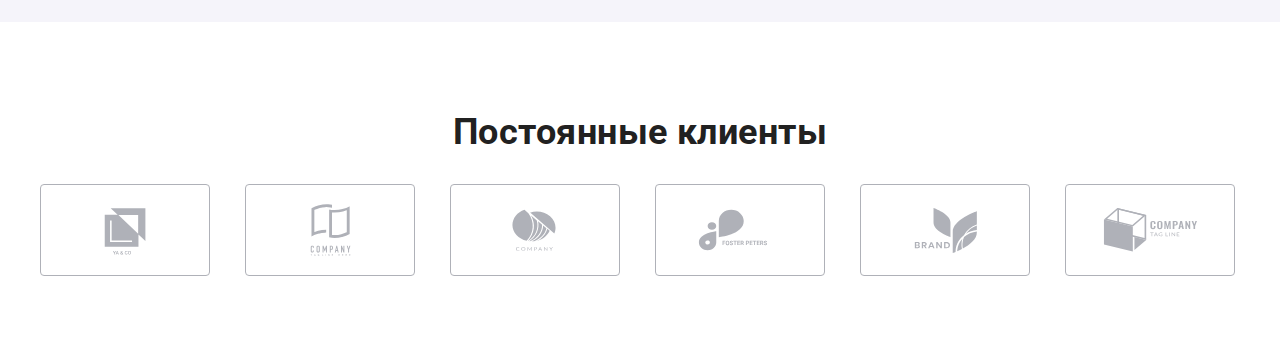
==== commit 4e9448e4: "goto portfolio" ====
--- a/index.html
+++ b/index.html
@@ -13,7 +13,7 @@
       <title>ВЕБ СТУДИЯ</title>
   </head>
   <body>
-      <header class="header-page">
+      <!-- <header class="header-page">
         <div class="header-wrap container">
           <a href="./index.html" class="logo primary">Web<span class="part">Studio</span></a>
           <nav class="header-nav">
@@ -34,27 +34,27 @@
                 </svg>+38 096 111 11 11</a></li>
             </ul>
               <!-- Кнопка меню для мобилки -->
-
-          <button class="menu-btn" type="button" aria-label="Кнопка открытия меню" aria-expanded="false" data-menu-button>
+<!-- 
+          <button class="menu-btn" type="button" aria-controls="menu-container" aria-label="Кнопка открытия меню" aria-expanded="false" data-menu-button>
             <svg class="menu-btn__icon" width="44" height="44">
-              <use class="menu-btn__icon-open" href="./images/symbol-defs.svg#icon-phone-modal"></use>
-              <use class="menu-btn__icon-close" href="./images/symbol-defs.svg#icon-person-modal"></use>
+              <use class="menu-btn__icon-open" href="./images/symbol-defs.svg#icon-menu"></use>
+              <use class="menu-btn__icon-close" href="./images/symbol-defs.svg#icon-close"></use>
             </svg>
           </button>
-          <div class="mobile-menu" aria-expanded="" data-menu>
+          <div class="mobile-menu" id="menu-container" aria-expanded="" data-menu>
 
           </div>
         </div>
-      </header>
+      </header> -->
     <main>
   <!--                   SECTION HERO                     -->
         
-      <section class="hero">
+      <!-- <section class="hero">
             <h1 class="hero__title">Эффективные решения <br>для вашего бизнеса</h1>
             <button type="button" class="button__hero button" data-modal-open>Заказать услугу</button>
-      </section>
+      </section> --> -->
   <!--                   SECTION DESCRIPTION              -->
-      <section class="section benefits">
+        <section class="section benefits">
           <h2 class="visually-hidden">Наши преимущества</h2>
           <div class="container">
           <ul class="benefits list">
@@ -70,30 +70,33 @@
               <li class="benefits__item">
                 <div class="benefits__wrap">
                   <a href=""><svg class="benefits__icon" width="70" height="70">
-                      <use href="./images/symbol-defs.svg#icon-clock"></use></svg></a></div>
+                      <use href="./images/symbol-defs.svg#icon-clock"></use></svg>
+                    </a>
+                </div>
                   <h3 class="benefits__title">Пунктуальность</h3>
                   <p class="benefits__content">Задача организации, в особенности же рамки и место обучения кадров влечет за собой.</p>
               </li>
               <li class="benefits__item">
                 <div class="benefits__wrap">
                 <a href=""><svg class="benefits__icon" width="70" height="70">
-                    <use href="./images/symbol-defs.svg#icon-diagram"></use></svg></a></div>
+                    <use href="./images/symbol-defs.svg#icon-diagram"></use></svg></a>
+                </div>
                   <h3 class="benefits__title">Планирование</h3>
                   <p class="benefits__content">Равным образом консультация с широким активом в значительной степени обуславливает.</p>
               </li>
               <li class="benefits__item">
                 <div class="benefits__wrap">
                   <a href=""><svg class="benefits__icon" width="70" height="70">
-                      <use href="./images/symbol-defs.svg#icon-astronaut"></use></svg></a></div>
+                      <use href="./images/symbol-defs.svg#icon-astronaut"></use></svg></a>
+                </div>
                   <h3 class="benefits__title">Современные технологии</h3>
                   <p class="benefits__content">Значимость этих проблем настолько очевидна, что реализация плановых заданий.</p>
               </li>
           </ul>
           </div>
-
         <h2 class="development__title">Чем мы занимаемся</h2>
       <div class="container development">
-        <ul class="development list">
+        <ul class="development__list list">
             <li class="development__item">
               <div class="development__wrap">
               <img src="./images/box1.jpg" width=370 alt="вэб разработка">
@@ -109,7 +112,7 @@
         </ul>
       </div>
       </section>
-  <!--                   Section Our Team                    -->
+                    <!-- Section Our Team                    -->
       <section class="section__team">
         <div class="container team">
         <h2 class="team__title">Наша команда</h2>
@@ -244,28 +247,34 @@
               <ul class="customers-list list">
                 <li class="customers__item">
                   <a href="" class="customers__link"><svg class="customers__logo">
-                  <use href="./images/symbol-defs.svg#icon-logo-1" width="106" height="60"></use></svg></a></li>
-                <li class="customers__item">
-                  <a href="" class="customers__link"><svg class="customers__logo">
-                  <use href="./images/symbol-defs.svg#icon-logo-2" width="106" height="60"></use></svg></a></li>
-                <li class="customers__item">
-                  <a href="" class="customers__link"><svg class="customers__logo">
-                  <use href="./images/symbol-defs.svg#icon-logo-3" width="106" height="60"></use></svg></a></li>
-                <li class="customers__item">
-                  <a href="" class="customers__link"><svg class="customers__logo">
-                  <use href="./images/symbol-defs.svg#icon-logo-4" width="106" height="60"></use></svg></a></li>
-                <li class="customers__item">
-                  <a href="" class="customers__link"><svg class="customers__logo">
-                  <use href="./images/symbol-defs.svg#icon-logo-5" width="106" height="60"></use></svg></a></li>        
-                <li class="customers__item">
-                  <a href="" class="customers__link"><svg class="customers__logo">
-                  <use href="./images/symbol-defs.svg#icon-logo-6" width="106" height="60"></use></svg></a></li>
+                  <use href="./images/symbol-defs.svg#icon-logo-1" width="106" height="60">
+                  </use></svg></a></li>
+                <li class="customers__item">
+                  <a href="" class="customers__link"><svg class="customers__logo">
+                  <use href="./images/symbol-defs.svg#icon-logo-2" width="106" height="60">
+                  </use></svg></a></li>
+                <li class="customers__item">
+                  <a href="" class="customers__link"><svg class="customers__logo">
+                  <use href="./images/symbol-defs.svg#icon-logo-3" width="106" height="60">
+                  </use></svg></a></li>
+                <li class="customers__item">
+                  <a href="" class="customers__link"><svg class="customers__logo">
+                  <use href="./images/symbol-defs.svg#icon-logo-4" width="106" height="60">
+                  </use></svg></a></li>
+                <li class="customers__item">
+                  <a href="" class="customers__link"><svg class="customers__logo">
+                  <use href="./images/symbol-defs.svg#icon-logo-5" width="106" height="60">
+                  </use></svg></a></li>        
+                <li class="customers__item">
+                  <a href="" class="customers__link"><svg class="customers__logo">
+                  <use href="./images/symbol-defs.svg#icon-logo-6" width="106" height="60">
+                  </use></svg></a></li>
             </ul>
           </div>
       </section>
     </main>
   <!--  SECTION FOOTER  -->
-      <footer class="footer section">
+      <!-- <footer class="footer section"> -->
         <!-- <div class="footer__wrapper container">
           <div class="footer__wrapper--left">
             <a href="./index.html" class="logo secondary">Web<span class="part">Studio</span></a>
@@ -349,7 +358,7 @@
                   </form>
               </div>
         </div> -->
-      </footer>
+      <!-- </footer> -->
   <script src="./js/modal.js"></script>
   <script src="./js/menu.js"></script>
   </body>
--- a/css/main.min.css
+++ b/css/main.min.css
@@ -1,2 +1,2 @@
-:root{--primary-text-color: #212121;--secondary-text-color:#757575;--accent-text-color: #2196f3;--bg-primary-color: #ffffff;--bg-secondary-color: #f5f4fa;--bg-footer-color: #2f303a;--transition-fast: 250ms ease-in-out;--transition-slow: 600ms ease-in-out}.visually-hidden{position:absolute;white-space:nowrap;width:1px;height:1px;overflow:hidden;border:0;padding:0;clip-path:inset(100%);clip:rect(0 0 0 0);margin:-1px}h1,h2,h3,p,ul{margin:0}img{display:block;width:100%;height:auto}ul,ol{margin:0;padding:0}.link{text-decoration:none;transition-property:color;transition-timing-function:cubic-bezier(0.4, 0, 0.2, 1);transition:color var(--transition-fast),background-color var(--transition-fast)}.list{list-style:none;padding:0;margin:0}address{font-style:normal}body{color:var(--primary-text-color);font-family:"Roboto", sans-serif;letter-spacing:0.03em}button{padding:0;border:none;font:inherit;color:inherit;background-color:transparent;cursor:pointer}.button{display:inline-block;color:#ffffff;background-color:var(--accent-text-color);font-family:inherit;font-weight:700;font-size:16px;line-height:1.88;letter-spacing:0.06em;min-width:200px;height:50px;border-radius:4px;border:1px transparent;padding:10px 32px;transition-property:background-color;transition-timing-function:cubic-bezier(0.4, 0, 0.2, 1);transition:color var(--transition-fast),background-color var(--transition-fast)}.button:hover,.button:focus{background-color:var(--bg-primary-color);color:var(--accent-text-color);transition-property:background-color;transition-timing-function:cubic-bezier(0.4, 0, 0.2, 1);transition:color var(--transition-fast),background-color var(--transition-fast)}.container{width:100%;padding-left:15px;padding-right:15px;margin:auto}@media screen and (min-width: 768px){.container{width:720px}}@media screen and (min-width: 1200px){.container{width:1200px}}section{padding-top:94px;padding-bottom:94px}.header-page{position:relative;background:var(--bg-primary-color);border-bottom:1px solid #ECECEC}.header-list__menu{color:inherit;font-weight:500;font-size:14px;line-height:1.14;letter-spacing:0.02em;text-decoration:none;position:relative;transition-property:background-color;transition-duration:250ms;transition-timing-function:cubic-bezier(0.4, 0, 0.2, 1);transition:color var(--transition-fast),background-color var(--transition-fast)}.header-list__menu.current::after{content:'';position:absolute;width:100%;height:4px;border-radius:2px;background-color:var(--accent-text-color);left:0;top:45px}.header-list{display:flex}.contacts-list{display:flex;margin-left:auto}.header-page .contacts-list__link{color:var(--secondary-text-color);font-weight:500;font-size:14px;line-height:1.14;letter-spacing:0.02em;text-decoration:none}.header-list__menu.current{color:var(--accent-text-color)}.header-page .header-list__menu:hover,.header-page .header-list__menu:focus,.header-page .contacts-list__link:hover,.header-page .contacts-list__link:focus{color:var(--accent-text-color)}.mail-icon,.phone-icon{margin-left:30px;fill:#757575;margin-right:10px;transition-property:fill;transition-duration:250ms;transition-timing-function:cubic-bezier(0.4, 0, 0.2, 1);transition:color var(--transition-fast),background-color var(--transition-fast)}.header-page .contacts-list__link:hover .mail-icon{fill:var(--accent-text-color)}.header-page .contacts-list__link:focus .mail-icon{fill:var(--accent-text-color)}.header-page .contacts-list__link:hover .phone-icon{fill:var(--accent-text-color)}.header-page .contacts-list__link:focus .phone-icon{fill:var(--accent-text-color)}.menu-btn{position:relative;display:inline-flex;justify-content:center;align-items:center;padding:0;margin:0;border:none;background-color:transparent;width:44px;height:44px}.menu-btn .menu-btn__icon-close{display:none}.menu-btn.is-active .menu-btn__icon-close{display:block}.menu-btn.is-active .menu-btn__icon-open{display:none}.mobile-menu{display:none;position:absolute;height:400px;background-color:white;top:100%;left:0;width:100%;border:solid 1px red}.mobile-menu.is-active{display:block}.logo{color:var(--accent-text-color);font-family:Raleway;font-weight:700;font-size:26px;line-height:1.19;text-decoration:none;transition-property:background-color;transition-duration:250ms;transition-timing-function:cubic-bezier(0.4, 0, 0.2, 1);transition:color var(--transition-fast),background-color var(--transition-fast)}.logo.primary .part{color:#000}.logo.secondary .part{color:#ffffff}.portfolio__list{display:flex;justify-content:center;margin-bottom:50px}.portfolio__link{background-color:var(--bg-secondary-color);cursor:pointer;font-family:inherit;font-weight:500;font-size:16px;line-height:1.63;letter-spacing:0.03em;padding:6px 22px;margin-right:8px;border-radius:4px;border:1px transparent;transition-property:background-color;transition-duration:250ms;transition-timing-function:cubic-bezier(0.4, 0, 0.2, 1);transition:color var(--transition-fast),background-color var(--transition-fast)}.portfolio__link:hover,.portfolio__link:focus{color:#ffffff;background-color:var(--accent-text-color);box-shadow:0px 2px 2px 0px #0000001F;box-shadow:0px 1px 2px 0px #00000014;box-shadow:0px 3px 1px 0px #0000001A}.examples-nav{display:flex;flex-wrap:wrap}.examples__title{font-weight:700;font-size:18px;line-height:2;letter-spacing:0.06em;margin-bottom:4px;color:var(--primary-text-color)}.examples__content{font-size:16px;line-height:1.87;color:var(--secondary-text-color)}.examples-wrap__item{position:relative;overflow:hidden}.examples__description{position:absolute;transform:translateY(100%);transition:transform 250ms;padding:63px 24px;bottom:0;left:0;font-weight:400;font-size:18px;line-height:1.56;letter-spacing:0.03em;color:var(--bg-primary-color);background:rgba(33,150,243,0.9)}.examples-card__item:hover .examples__description{transform:translateY(0%)}.examples-card__item{width:370px;border:1px solid #EEEEEE;margin-bottom:30px}.examples-card__item:hover,.examples-card__item:focus{box-shadow:0px 4px 4px rgba(0,0,0,0.25)}.examples-card__item:not(:nth-child(3n)){margin-right:30px}.hero{text-align:center;background-color:var(--bg-footer-color);background-image:linear-gradient(rgba(0,0,0,0.2), rgba(0,0,0,0.2)),url(../images/hero-Img.jpg);background-repeat:no-repeat;background-size:cover;background-position:center;padding-top:200px;padding-bottom:200px}.hero__title{margin-bottom:30px;text-transform:uppercase;color:var(--bg-primary-color);font-weight:900;font-size:44px;line-height:1.36;letter-spacing:0.06em}.container .benefits{margin-right:auto}.benefits__wrap{display:flex;align-items:center;justify-content:center;background:#F5F4FA;border-radius:4px;margin-bottom:30px}.benefits__title{font-weight:700;font-size:14px;line-height:1.14;text-transform:uppercase;margin-bottom:10px}.benefits__title:before{content:'';display:block;background:#000}.benefits__content{font-style:normal;font-weight:400;font-size:14px;letter-spacing:0.03em;line-height:1.71;color:var(--secondary-text-color)}.development__title{font-weight:700;font-size:36px;line-height:1.17;letter-spacing:0.03em;margin-bottom:50px;text-align:center}.team__title{font-weight:700;font-size:36px;line-height:1.17;letter-spacing:0.03em;margin-bottom:50px;text-align:center}.customers__title{font-weight:700;font-size:36px;line-height:1.17;letter-spacing:0.03em;margin-bottom:50px;text-align:center}.development,.development__title{display:none}.development__item{position:relative;overflow:hidden}.development__content{width:370px;position:absolute;bottom:0;left:0;font-weight:700;font-size:14px;line-height:1.14;text-align:center;letter-spacing:0.03em;text-transform:uppercase;text-align:center;color:var(--bg-primary-color);background:rgba(47,48,58,0.8)}.container .team{margin-right:auto}.section__team{background-color:var(--bg-secondary-color)}.team__item{background-color:var(--bg-primary-color);text-align:center;border-radius:0px 0px 4px 4px;box-shadow:0px 2px 1px rgba(0,0,0,0.2),0px 1px 3px rgba(0,0,0,0.12),0px 1px 1px rgba(0,0,0,0.14)}.team__member{font-weight:500;font-size:16px;line-height:1.19;letter-spacing:0.03em;margin-bottom:10px}.examples-wrap{border:1px solid transparent}.team__position{font-weight:400;color:var(--secondary-text-color)}.member-social{display:flex;justify-content:center}.member-social__icon{fill:#afb1b8}.member-social__link:hover .member-social__icon{fill:#fff}.member-social__link:focus .member-social__icon{fill:#fff}.member-social__link{width:44px;height:44px;border-radius:50px;background-color:transparent;display:flex;align-items:center;justify-content:center;margin-right:10px;transition-property:background-color;transition-duration:250ms;transition-timing-function:cubic-bezier(0.4, 0, 0.2, 1);transition:color var(--transition-fast),background-color var(--transition-fast)}.member-social__link:hover{background-color:var(--accent-text-color)}.member-social__link:focus{background-color:var(--accent-text-color)}.customers__item{width:170px;height:92px}.customers-list{display:flex;flex-wrap:wrap;justify-content:center}.customers__logo{width:170px;height:92px;padding:16px 32px;fill:#afb1b8;display:block;align-items:center;justify-content:center;background-color:var(--bg-primary-color);border:1px solid #afb1b8;border-radius:4px;transition-property:fill;transition-duration:250ms;transition-timing-function:cubic-bezier(0.4, 0, 0.2, 1);transition:color var(--transition-fast),background-color var(--transition-fast)}.customers__link:hover .customers__logo{fill:var(--accent-text-color);border:1px solid var(--accent-text-color)}.customers__link:focus .customers__logo{fill:var(--accent-text-color);border:1px solid var(--accent-text-color)}.customers__link:hover .customers__link:focus{color:var(--accent-text-color)}.subscraber__input{width:358px;height:50px;background-color:var(--bg-footer-color);outline:none;border:1px solid rgba(255,255,255,0.3);border-radius:4px;padding:16px;margin-right:12px}.subscraber__input::placeholder{font-weight:400;font-size:14px;line-height:1.14;letter-spacing:0.01em;color:rgba(255,255,255,0.3);opacity:1}.subscraber__input:active{border:1px solid rgba(255,255,255,0.3);color:rgba(255,255,255,0.3)}.subscraber__input:not(placeholder-shown){border:2px solid rgba(255,255,255,0.3);color:rgba(255,255,255,0.3)}.form-subscraber{display:block;margin-bottom:28px;border:1px solid rgba(33,33,33,0.2);border-radius:4px}.button.submit{display:inline-flex;padding:10px 28px;width:200px;height:50px}.button-text{font-weight:700;font-size:16px;line-height:1.87;letter-spacing:0.06em;margin-right:10px}.modal-close-btn{position:absolute;align-items:center;cursor:pointer;outline:none;background:none;top:8px;right:8px;width:30px;height:30px;border-radius:30px;border:1px solid rgba(0,0,0,0.1);padding:8px}.close-icon{color:var(--primary-text-color)}.modal-close-btn:hover{fill:var(--accent-text-color)}.backdrop{position:absolute;width:100%;height:100%;background-color:rgba(0,0,0,0.2);top:0}.is-hidden{opacity:0;pointer-events:none;visibility:hidden}.modal{width:528px;height:581px;background:var(--bg-primary-color);box-shadow:0px 1px 3px rgba(0,0,0,0.12),0px 1px 1px rgba(0,0,0,0.14),0px 2px 1px rgba(0,0,0,0.2);border-radius:4px;position:absolute;top:50%;left:50%;transform:translate(-50%, -50%);padding:40px}.modal-title{font-weight:700;font-style:inherit;font-size:20px;line-height:1.15;text-align:center;letter-spacing:0.03em;color:var(--primary-text-color);padding-top:0;margin-bottom:24px}.form-input{width:100%;height:40px;padding:10px 40px;font:inherit;border:1px solid rgba(33,33,33,0.2);border-radius:4px}.form-field,.form-feedback{position:relative;display:block;width:448px;margin-bottom:28px}.form-label{position:absolute;top:50%;left:40px;font-size:12px;color:var(--secondary-text-color);line-height:1px;letter-spacing:0.01em;transform:translateY(-50%)}.form-feedback{position:relative;height:120px;padding:16px 12px;border:1px solid rgba(33,33,33,0.2);border-radius:4px}.textarea-title{position:absolute;top:48%;left:8%;font-size:12px;color:var(--secondary-text-color);line-height:1px;letter-spacing:0.01em;transform:translateY(-50%)}.icon-modal{position:absolute;top:50%;left:10px;display:inline-block;width:18px;height:18px;fill:var(--primary-text-color);transform:translateY(-50%)}.form-input:focus+.form-label,.form-input:not(:placeholder-shown) ~ .form-label{transform:translateY(54px)}.form-field:focus-within>.form-label{transform:translate(-40px, -30px)}.form-input:hover,.form-feedback:hover{border-color:var(--accent-text-color)}.form-input:hover+.icon-modal{fill:var(--accent-text-color)}textarea{width:100%;height:120px;resize:none;padding:16px 12 px}.form-feedback::placeholder{font-weight:400;font-size:14px;line-height:1.14;letter-spacing:0.01em;color:rgba(117,117,117,0.5);opacity:1}.modal-check-text{font-weight:400;font-size:14px;line-height:1.71;letter-spacing:0.03em;color:#757575;display:inline-flex;margin-bottom:30px;cursor:pointer}.modal-check-text:before{content:'';width:16px;height:15px;margin-left:10px;margin-right:7px;align-items:flex-end;border:2px solid var(--primary-text-color);border-radius:2px;display:block}.modal-check:checked+.modal-check-text::before{background-image:url(../images/icon-check.svg);background-repeat:no-repeat;background-size:cover;background-position:center;border:none}.policy:visited{color:var(--accent-text-color)}.modal-field{display:flex;align-items:center}.button.modal{position:relative;left:50%;transform:translate(-50%, 0);display:inline-block;color:#ffffff;background-color:var(--accent-text-color);font-family:inherit;font-weight:700;font-size:16px;line-height:1.88;letter-spacing:0.06em;width:200px;height:50px;border-radius:4px;border:1px transparent;padding:10px 32px}.button.modal:hover{box-shadow:0px 4px 4px rgba(0,0,0,0.15);transition-duration:250ms;transition-timing-function:cubic-bezier(0.4, 0, 0.2, 1);transition:color var(--transition-fast),background-color var(--transition-fast)}.footer{height:252px;background:var(--bg-footer-color);padding-top:60px;padding-bottom:60px}.address__item--post{font-style:normal;font-size:14px;line-height:1.71;letter-spacing:0.03em;text-decoration:none;color:#ffffff}.address__item--post:hover,.address__item--post:focus{color:var(--accent-text-color)}.address__item--contact{font-style:normal;font-size:14px;line-height:1.71px;letter-spacing:0.03em;text-decoration:none;color:rgba(255,255,255,0.6);margin-right:70px}.address__item--contact:hover,.address__item--contactitem:focus{color:var(--accent-text-color)}.address__item{margin-top:20px;margin-bottom:9px}.address__item:last-child{margin-bottom:0px}.address__item:last-child:not(:first-child){margin-top:0px}.footer__title{text-transform:uppercase;font-weight:700;font-size:14px;line-height:1.14;letter-spacing:0.03em;color:#FFFFFF;margin-bottom:20px}.footer-social__icon{fill:#FFFFFF}.footer-social__link{background-color:rgba(255,255,255,0.1)}.footer__wrapper--center{display:block;justify-content:center;margin-right:93px}.footer__wrapper--left{display:block;align-items:flex-start;margin-right:70px}.footer__wrapper{display:flex;align-items:center;justify-content:center}.icon-send{width:24px;height:24px}
+:root{--primary-text-color: #212121;--secondary-text-color:#757575;--accent-text-color: #2196f3;--bg-primary-color: #ffffff;--bg-secondary-color: #f5f4fa;--bg-footer-color: #2f303a;--transition-fast: 250ms ease-in-out;--transition-slow: 600ms ease-in-out}.visually-hidden{position:absolute;white-space:nowrap;width:1px;height:1px;overflow:hidden;border:0;padding:0;clip-path:inset(100%);clip:rect(0 0 0 0);margin:-1px}h1,h2,h3,p,ul{margin:0}img{display:block;width:100%;height:auto}ul,ol{margin:0;padding:0}.link{text-decoration:none;transition-property:color;transition-timing-function:cubic-bezier(0.4, 0, 0.2, 1);transition:color var(--transition-fast),background-color var(--transition-fast)}.list{list-style:none;padding:0;margin:0}address{font-style:normal}body{color:var(--primary-text-color);font-family:"Roboto", sans-serif;letter-spacing:0.03em}button{padding:0;border:none;font:inherit;color:inherit;background-color:transparent;cursor:pointer}.button{display:inline-block;color:#ffffff;background-color:var(--accent-text-color);font-family:inherit;font-weight:700;font-size:16px;line-height:1.88;letter-spacing:0.06em;min-width:200px;height:50px;border-radius:4px;border:1px transparent;padding:10px 32px;transition-property:background-color;transition-timing-function:cubic-bezier(0.4, 0, 0.2, 1);transition:color var(--transition-fast),background-color var(--transition-fast)}.button:hover,.button:focus{background-color:var(--bg-primary-color);color:var(--accent-text-color);transition-property:background-color;transition-timing-function:cubic-bezier(0.4, 0, 0.2, 1);transition:color var(--transition-fast),background-color var(--transition-fast)}.container{width:100%;padding-left:15px;padding-right:15px;margin:auto}@media screen and (min-width: 768px){.container{width:768px}}@media screen and (min-width: 1200px){.container{width:1200px}}section{padding-top:60px;padding-bottom:60px}@media screen and (min-width: 1200px){section{padding-top:94px;padding-bottom:94px}}.section__team{width:100%;background-color:var(--bg-secondary-color)}.header-page{position:relative;background:var(--bg-primary-color);border-bottom:1px solid #ECECEC}.header-list__menu{color:inherit;font-weight:500;font-size:14px;line-height:1.14;letter-spacing:0.02em;text-decoration:none;position:relative;transition-property:background-color;transition-duration:250ms;transition-timing-function:cubic-bezier(0.4, 0, 0.2, 1);transition:color var(--transition-fast),background-color var(--transition-fast)}.header-list__menu.current::after{content:'';position:absolute;width:100%;height:4px;border-radius:2px;background-color:var(--accent-text-color);left:0;top:45px}.header-list{display:flex}.contacts-list{display:flex;margin-left:auto}.header-page .contacts-list__link{color:var(--secondary-text-color);font-weight:500;font-size:14px;line-height:1.14;letter-spacing:0.02em;text-decoration:none}.header-list__menu.current{color:var(--accent-text-color)}.header-page .header-list__menu:hover,.header-page .header-list__menu:focus,.header-page .contacts-list__link:hover,.header-page .contacts-list__link:focus{color:var(--accent-text-color)}.mail-icon,.phone-icon{margin-left:30px;fill:#757575;margin-right:10px;transition-property:fill;transition-duration:250ms;transition-timing-function:cubic-bezier(0.4, 0, 0.2, 1);transition:color var(--transition-fast),background-color var(--transition-fast)}.header-page .contacts-list__link:hover .mail-icon{fill:var(--accent-text-color)}.header-page .contacts-list__link:focus .mail-icon{fill:var(--accent-text-color)}.header-page .contacts-list__link:hover .phone-icon{fill:var(--accent-text-color)}.header-page .contacts-list__link:focus .phone-icon{fill:var(--accent-text-color)}.menu-btn{position:relative;display:inline-flex;justify-content:center;align-items:center;padding:0;margin:0;border:none;background-color:transparent;width:44px;height:44px}.menu-btn .menu-btn__icon-close{display:none}.menu-btn.is-open .menu-btn__icon-close{display:block}.menu-btn.is-open .menu-btn__icon-open{display:none}.mobile-menu{display:none;position:absolute;height:400px;background-color:white;top:100%;left:0;width:100%;border:solid 1px red}.mobile-menu.is-open{display:block}.logo{color:var(--accent-text-color);font-family:Raleway;font-weight:700;font-size:26px;line-height:1.19;text-decoration:none;transition-property:background-color;transition-duration:250ms;transition-timing-function:cubic-bezier(0.4, 0, 0.2, 1);transition:color var(--transition-fast),background-color var(--transition-fast)}.logo.primary .part{color:#000}.logo.secondary .part{color:#ffffff}.portfolio__list{display:flex;justify-content:center;margin-bottom:50px}.portfolio__link{background-color:var(--bg-secondary-color);cursor:pointer;font-family:inherit;font-weight:500;font-size:16px;line-height:1.63;letter-spacing:0.03em;padding:6px 22px;margin-right:8px;border-radius:4px;border:1px transparent;transition-property:background-color;transition-duration:250ms;transition-timing-function:cubic-bezier(0.4, 0, 0.2, 1);transition:color var(--transition-fast),background-color var(--transition-fast)}.portfolio__link:hover,.portfolio__link:focus{color:#ffffff;background-color:var(--accent-text-color);box-shadow:0px 2px 2px 0px #0000001F;box-shadow:0px 1px 2px 0px #00000014;box-shadow:0px 3px 1px 0px #0000001A}.examples-nav{display:flex;flex-wrap:wrap}.examples__title{font-weight:700;font-size:18px;line-height:2;letter-spacing:0.06em;margin-bottom:4px;color:var(--primary-text-color)}.examples__content{font-size:16px;line-height:1.87;color:var(--secondary-text-color)}.examples-wrap__item{position:relative;overflow:hidden}.examples__description{position:absolute;transform:translateY(100%);transition:transform 250ms;padding:63px 24px;bottom:0;left:0;font-weight:400;font-size:18px;line-height:1.56;letter-spacing:0.03em;color:var(--bg-primary-color);background:rgba(33,150,243,0.9)}.examples-card__item:hover .examples__description{transform:translateY(0%)}.examples-card__item{width:370px;border:1px solid #EEEEEE;margin-bottom:30px}.examples-card__item:hover,.examples-card__item:focus{box-shadow:0px 4px 4px rgba(0,0,0,0.25)}.examples-card__item:not(:nth-child(3n)){margin-right:30px}.hero{text-align:center;background-color:var(--bg-footer-color);background-image:linear-gradient(rgba(0,0,0,0.2), rgba(0,0,0,0.2)),url(../images/hero-Img.jpg);background-repeat:no-repeat;background-size:cover;background-position:center;padding-top:118px;padding-bottom:118px}@media screen and (min-width: 1200px){.hero{padding-top:200px;padding-bottom:200px}}.container .benefits{margin:auto}@media screen and (min-width: 768px){.benefits.list{display:flex;flex-wrap:wrap;margin-left:-30px}}.benefits__wrap{text-align:center;background:#F5F4FA;border-radius:4px;margin-bottom:-30px}.benefits__wrap:not(:last-child){margin-bottom:30px}@media screen and (min-width: 768px){.benefits__item{width:calc(100% / 2 - 30px);margin-left:30px}}@media screen and (min-width: 1200px){.benefits__item{width:calc(100% / 4 - 30px);margin-left:30px}}.benefits__icon{margin:25px 0 25px 0}.benefits__title{text-align:center;font-weight:700;font-size:14px;line-height:1.14;text-transform:uppercase;margin-bottom:10px}.benefits__title:before{content:'';display:block;background:#000}@media screen and (min-width: 768px){.benefits__title{text-align:left}}.benefits__content{margin-bottom:30px;font-style:normal;font-weight:400;font-size:14px;letter-spacing:0.03em;line-height:1.71;color:var(--secondary-text-color)}.hero__title{margin-bottom:30px;text-transform:uppercase;color:var(--bg-primary-color);font-weight:900;font-size:26px;line-height:1.62;letter-spacing:0.06em}@media screen and (min-width: 1200px){.hero__title{font-size:44px;line-height:1.36}}.development__title{display:none}@media screen and (min-width: 1200px){.development__title{display:block;font-weight:700;font-size:36px;line-height:1.17;letter-spacing:0.03em;margin-bottom:50px;text-align:center}}.team__title{font-weight:700;font-size:28px;line-height:calc(33 / 28);letter-spacing:0.03em;margin-bottom:30px;text-align:center}@media screen and (min-width: 1200px){.team__title{font-size:36px;margin-bottom:50px;line-height:calc(33 / 36)}}.customers__title{font-weight:700;font-size:28px;line-height:calc(33 / 28);margin-bottom:30px;text-align:center}@media screen and (min-width: 768px){.customers__title{font-size:36px;margin-bottom:50px;line-height:calc(33 / 36)}}.development__list{display:none}@media screen and (min-width: 1200px){.development__list{display:flex;align-items:center;justify-content:center}}.development__item{position:relative;overflow:hidden}.development__item:not(:last-child){margin-right:30px}.development__content{width:370px;position:absolute;padding:27px 82px;bottom:0;left:0;font-weight:700;font-size:14px;line-height:1.14;text-align:center;letter-spacing:0.03em;text-transform:uppercase;text-align:center;color:var(--bg-primary-color);background:rgba(47,48,58,0.8)}.team__img{margin-bottom:30px}@media screen and (min-width: 768px){.team__list{display:flex;flex-wrap:wrap;margin-left:-30px}}.team__item{min-width:270px;margin-bottom:30px;background-color:var(--bg-primary-color);text-align:center;border-radius:0px 0px 4px 4px;box-shadow:0px 2px 1px rgba(0,0,0,0.2),0px 1px 3px rgba(0,0,0,0.12),0px 1px 1px rgba(0,0,0,0.14)}@media screen and (min-width: 768px){.team__item{width:calc(100% / 2 - 30px);margin-left:30px}}@media screen and (min-width: 1200px){.team__item{width:calc(100% / 4 - 30px);margin-left:30px}}.team__member{font-weight:500;font-size:16px;line-height:1.19;letter-spacing:0.03em;margin-bottom:10px}.team__employee{padding:0px 59px 30px 59px}.examples-wrap{border:1px solid transparent}.team__position{font-weight:400;margin-bottom:16px;color:var(--secondary-text-color)}.member-social{display:flex;justify-content:center}.member-social__icon{fill:#afb1b8}.member-social__link:hover .member-social__icon{fill:#fff}.member-social__link:focus .member-social__icon{fill:#fff}.member-social__link{width:44px;height:44px;border-radius:50px;background-color:transparent;display:flex;align-items:center;justify-content:center;margin-right:10px;transition-property:background-color;transition-duration:250ms;transition-timing-function:cubic-bezier(0.4, 0, 0.2, 1);transition:color var(--transition-fast),background-color var(--transition-fast)}.member-social__link:hover{background-color:var(--accent-text-color)}.member-social__link:focus{background-color:var(--accent-text-color)}.customers-list{display:flex;flex-wrap:wrap;justify-content:center;margin:-15px}@media screen and (min-width: 768px){.customers-list{margin:-30px}}@media screen and (min-width: 1200px){.customers-list{margin:-30px;flex-wrap:nowrap}}.customers__item{flex-basis:calc((100%  - 4 * 15px)/2);margin:15px}@media screen and (min-width: 768px){.customers__item{flex-basis:calc((100%  - 6 * 30px)/3)}}@media screen and (min-width: 1200px){.customers__item{flex-basis:calc((100%  - 8 * 30px)/1)}}.customers__logo{width:210px;height:92px;padding:16px 52px;fill:#afb1b8;display:block;text-align:center;background-color:var(--bg-primary-color);border:1px solid #afb1b8;border-radius:4px;transition-property:fill;transition-duration:250ms;transition-timing-function:cubic-bezier(0.4, 0, 0.2, 1);transition:color var(--transition-fast),background-color var(--transition-fast)}@media screen and (min-width: 1200px){.customers__logo{width:170px;padding:16px 32px}}.customers__logo .customers__link:hover{fill:var(--accent-text-color);border:1px solid var(--accent-text-color)}.customers__link:focus .customers__logo .customers__link:hover{fill:var(--accent-text-color);border:1px solid var(--accent-text-color)}.customers__link:hover .customers__link:focus{color:var(--accent-text-color)}.subscraber__input{width:358px;height:50px;background-color:var(--bg-footer-color);outline:none;border:1px solid rgba(255,255,255,0.3);border-radius:4px;padding:16px;margin-right:12px}.subscraber__input::placeholder{font-weight:400;font-size:14px;line-height:1.14;letter-spacing:0.01em;color:rgba(255,255,255,0.3);opacity:1}.subscraber__input:active{border:1px solid rgba(255,255,255,0.3);color:rgba(255,255,255,0.3)}.subscraber__input:not(placeholder-shown){border:2px solid rgba(255,255,255,0.3);color:rgba(255,255,255,0.3)}.form-subscraber{display:block;margin-bottom:28px;border:1px solid rgba(33,33,33,0.2);border-radius:4px}.button.submit{display:inline-flex;padding:10px 28px;width:200px;height:50px}.button-text{font-weight:700;font-size:16px;line-height:1.87;letter-spacing:0.06em;margin-right:10px}.modal-close-btn{position:absolute;align-items:center;cursor:pointer;outline:none;background:none;top:8px;right:8px;width:30px;height:30px;border-radius:30px;border:1px solid rgba(0,0,0,0.1);padding:8px}.close-icon{color:var(--primary-text-color)}.modal-close-btn:hover{fill:var(--accent-text-color)}.backdrop{position:absolute;width:100%;height:100%;background-color:rgba(0,0,0,0.2);top:0}.is-hidden{opacity:0;pointer-events:none;visibility:hidden}.modal{width:528px;height:581px;background:var(--bg-primary-color);box-shadow:0px 1px 3px rgba(0,0,0,0.12),0px 1px 1px rgba(0,0,0,0.14),0px 2px 1px rgba(0,0,0,0.2);border-radius:4px;position:absolute;top:50%;left:50%;transform:translate(-50%, -50%);padding:40px}.modal-title{font-weight:700;font-style:inherit;font-size:20px;line-height:1.15;text-align:center;letter-spacing:0.03em;color:var(--primary-text-color);padding-top:0;margin-bottom:24px}.form-input{width:100%;height:40px;padding:10px 40px;font:inherit;border:1px solid rgba(33,33,33,0.2);border-radius:4px}.form-field,.form-feedback{position:relative;display:block;width:448px;margin-bottom:28px}.form-label{position:absolute;top:50%;left:40px;font-size:12px;color:var(--secondary-text-color);line-height:1px;letter-spacing:0.01em;transform:translateY(-50%)}.form-feedback{position:relative;height:120px;padding:16px 12px;border:1px solid rgba(33,33,33,0.2);border-radius:4px}.textarea-title{position:absolute;top:48%;left:8%;font-size:12px;color:var(--secondary-text-color);line-height:1px;letter-spacing:0.01em;transform:translateY(-50%)}.icon-modal{position:absolute;top:50%;left:10px;display:inline-block;width:18px;height:18px;fill:var(--primary-text-color);transform:translateY(-50%)}.form-input:focus+.form-label,.form-input:not(:placeholder-shown) ~ .form-label{transform:translateY(54px)}.form-field:focus-within>.form-label{transform:translate(-40px, -30px)}.form-input:hover,.form-feedback:hover{border-color:var(--accent-text-color)}.form-input:hover+.icon-modal{fill:var(--accent-text-color)}textarea{width:100%;height:120px;resize:none;padding:16px 12 px}.form-feedback::placeholder{font-weight:400;font-size:14px;line-height:1.14;letter-spacing:0.01em;color:rgba(117,117,117,0.5);opacity:1}.modal-check-text{font-weight:400;font-size:14px;line-height:1.71;letter-spacing:0.03em;color:#757575;display:inline-flex;margin-bottom:30px;cursor:pointer}.modal-check-text:before{content:'';width:16px;height:15px;margin-left:10px;margin-right:7px;align-items:flex-end;border:2px solid var(--primary-text-color);border-radius:2px;display:block}.modal-check:checked+.modal-check-text::before{background-image:url(../images/icon-check.svg);background-repeat:no-repeat;background-size:cover;background-position:center;border:none}.policy:visited{color:var(--accent-text-color)}.modal-field{display:flex;align-items:center}.button.modal{position:relative;left:50%;transform:translate(-50%, 0);display:inline-block;color:#ffffff;background-color:var(--accent-text-color);font-family:inherit;font-weight:700;font-size:16px;line-height:1.88;letter-spacing:0.06em;width:200px;height:50px;border-radius:4px;border:1px transparent;padding:10px 32px}.button.modal:hover{box-shadow:0px 4px 4px rgba(0,0,0,0.15);transition-duration:250ms;transition-timing-function:cubic-bezier(0.4, 0, 0.2, 1);transition:color var(--transition-fast),background-color var(--transition-fast)}.footer{height:252px;background:var(--bg-footer-color);padding-top:60px;padding-bottom:60px}.address__item--post{font-style:normal;font-size:14px;line-height:1.71;letter-spacing:0.03em;text-decoration:none;color:#ffffff}.address__item--post:hover,.address__item--post:focus{color:var(--accent-text-color)}.address__item--contact{font-style:normal;font-size:14px;line-height:1.71px;letter-spacing:0.03em;text-decoration:none;color:rgba(255,255,255,0.6);margin-right:70px}.address__item--contact:hover,.address__item--contactitem:focus{color:var(--accent-text-color)}.address__item{margin-top:20px;margin-bottom:9px}.address__item:last-child{margin-bottom:0px}.address__item:last-child:not(:first-child){margin-top:0px}.footer__title{text-transform:uppercase;font-weight:700;font-size:14px;line-height:1.14;letter-spacing:0.03em;color:#FFFFFF;margin-bottom:20px}.footer-social__icon{fill:#FFFFFF}.footer-social__link{background-color:rgba(255,255,255,0.1)}.footer__wrapper--center{display:block;justify-content:center;margin-right:93px}.footer__wrapper--left{display:block;align-items:flex-start;margin-right:70px}.footer__wrapper{display:flex;align-items:center;justify-content:center}.icon-send{width:24px;height:24px}
 /*# sourceMappingURL=main.min.css.map */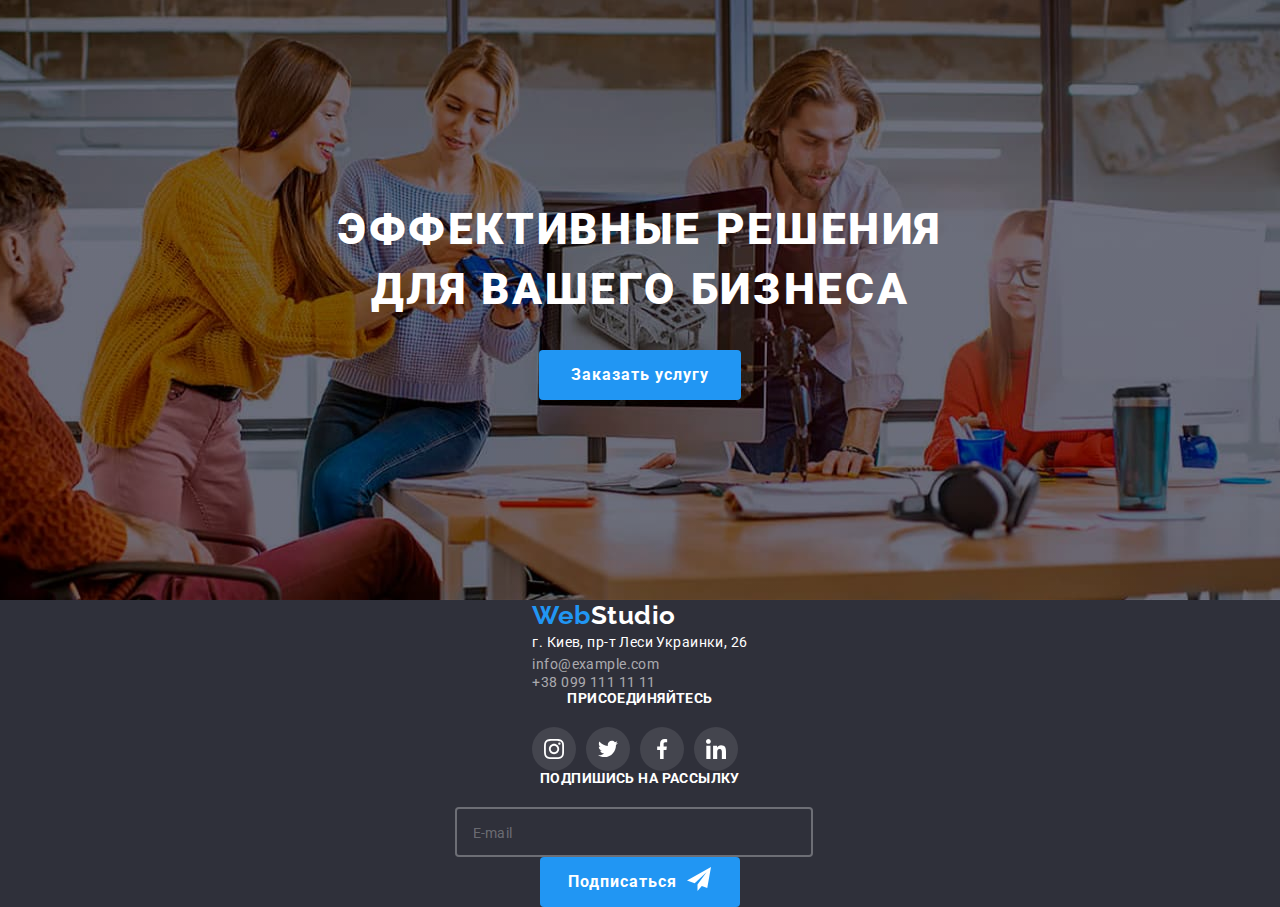
==== commit 985d35ae: "in process" ====
--- a/index.html
+++ b/index.html
@@ -32,29 +32,42 @@
                 <svg class="phone-icon" width="19" height="14">
                   <use href="./images/symbol-defs.svg#icon-phone"></use>
                 </svg>+38 096 111 11 11</a></li>
-            </ul>
-              <!-- Кнопка меню для мобилки -->
-<!-- 
-          <button class="menu-btn" type="button" aria-controls="menu-container" aria-label="Кнопка открытия меню" aria-expanded="false" data-menu-button>
-            <svg class="menu-btn__icon" width="44" height="44">
+            </ul> -->
+          <!-- Кнопка меню для мобилки -->
+          <!-- <button class="menu-btn" type="button" aria-controls="menu-container" aria-label="Кнопка открытия меню" aria-expanded="false" data-menu-button>
+            <svg class="menu-btn__icon" width="24" height="16">
               <use class="menu-btn__icon-open" href="./images/symbol-defs.svg#icon-menu"></use>
               <use class="menu-btn__icon-close" href="./images/symbol-defs.svg#icon-close"></use>
             </svg>
           </button>
-          <div class="mobile-menu" id="menu-container" aria-expanded="" data-menu>
-
-          </div>
+          <div class="mobile-menu is-hidden" id="menu-container" aria-expanded="" data-menu>
+          <ul class="mobile-navigation__list list">
+            <div class="mobile-menu__wrap">
+            <li class="mobile-navigation__item">
+              <a href="./index.html" class="mobile-navigation__menu current link">Студия</a></li>
+            <li class="mobile-navigation__item">
+              <a href="./portfolio.html" class="mobile-navigation__menu link">Портфолио</a></li>
+            <li class="mobile-navigation__item">
+              <a href="#" class="mobile-navigation__menu link">Контакты</a></li></div>
+            <div class="mobile-contact__wrap">
+              <li class="mobile-navigation__item">
+              <a href="tel:+380961111111" class="mobile-navigation__contact--phone link">+38 096 111 11 11</a></li>
+            <li class="mobile-navigation__item">
+              <a href="mailto:info@devstudio.com" class="mobile-navigation__contact--mail link">info@devstudio.com</a></li></div>
+          </ul>
+          </div>
+          </nav>
         </div>
-      </header> -->
-    <main>
+      </header>
+    <main> -->
   <!--                   SECTION HERO                     -->
         
-      <!-- <section class="hero">
+      <section class="hero">
             <h1 class="hero__title">Эффективные решения <br>для вашего бизнеса</h1>
             <button type="button" class="button__hero button" data-modal-open>Заказать услугу</button>
-      </section> --> -->
+      </section>
   <!--                   SECTION DESCRIPTION              -->
-        <section class="section benefits">
+        <!-- <section class="section benefits">
           <h2 class="visually-hidden">Наши преимущества</h2>
           <div class="container">
           <ul class="benefits list">
@@ -111,9 +124,9 @@
               <p class="development__content">ДИЗАЙНЕРСКИЕ РЕШЕНИЯ</p></div></li>
         </ul>
       </div>
-      </section>
-                    <!-- Section Our Team                    -->
-      <section class="section__team">
+      </section> -->
+  <!-- Section Our Team                    -->
+      <!-- <section class="section__team">
         <div class="container team">
         <h2 class="team__title">Наша команда</h2>
           <ul class="team__list list">
@@ -238,10 +251,9 @@
                 </div>
           </ul>
         </div>
-      </section>
+      </section> -->
   <!--                   SECTION REGULAR CUSTOMERS             -->
-
-      <section class="our-customers">
+      <!-- <section class="our-customers">
             <h2 class="customers__title">Постоянные клиенты</h2>
             <div class="container customers">
               <ul class="customers-list list">
@@ -271,11 +283,11 @@
                   </use></svg></a></li>
             </ul>
           </div>
-      </section>
+      </section> -->
     </main>
   <!--  SECTION FOOTER  -->
-      <!-- <footer class="footer section"> -->
-        <!-- <div class="footer__wrapper container">
+      <footer class="footer section">
+        <div class="footer__wrapper container">
           <div class="footer__wrapper--left">
             <a href="./index.html" class="logo secondary">Web<span class="part">Studio</span></a>
             <address>
@@ -317,9 +329,9 @@
               </span>
             </button>
           </div>
-        </div> -->
+        </div>
   <!-- MODAL SECTION -->
-        <!-- <div class="backdrop is-hidden" data-modal>
+        <div class="backdrop is-hidden" data-modal>
               <div class="modal">
                 <button data-modal-close class="modal-close-btn">
                   <svg class="close-icon"><use href="./images/symbol-defs.svg#icon-close" width="11" height="11"></use></svg></button>
@@ -357,8 +369,8 @@
                     <span class="button-modal"><button class="button modal" type="submit" data-modal-close>Отправить</button></span>
                   </form>
               </div>
-        </div> -->
-      <!-- </footer> -->
+        </div>
+      </footer>
   <script src="./js/modal.js"></script>
   <script src="./js/menu.js"></script>
   </body>
--- a/css/main.min.css
+++ b/css/main.min.css
@@ -1,2 +1,2 @@
-:root{--primary-text-color: #212121;--secondary-text-color:#757575;--accent-text-color: #2196f3;--bg-primary-color: #ffffff;--bg-secondary-color: #f5f4fa;--bg-footer-color: #2f303a;--transition-fast: 250ms ease-in-out;--transition-slow: 600ms ease-in-out}.visually-hidden{position:absolute;white-space:nowrap;width:1px;height:1px;overflow:hidden;border:0;padding:0;clip-path:inset(100%);clip:rect(0 0 0 0);margin:-1px}h1,h2,h3,p,ul{margin:0}img{display:block;width:100%;height:auto}ul,ol{margin:0;padding:0}.link{text-decoration:none;transition-property:color;transition-timing-function:cubic-bezier(0.4, 0, 0.2, 1);transition:color var(--transition-fast),background-color var(--transition-fast)}.list{list-style:none;padding:0;margin:0}address{font-style:normal}body{color:var(--primary-text-color);font-family:"Roboto", sans-serif;letter-spacing:0.03em}button{padding:0;border:none;font:inherit;color:inherit;background-color:transparent;cursor:pointer}.button{display:inline-block;color:#ffffff;background-color:var(--accent-text-color);font-family:inherit;font-weight:700;font-size:16px;line-height:1.88;letter-spacing:0.06em;min-width:200px;height:50px;border-radius:4px;border:1px transparent;padding:10px 32px;transition-property:background-color;transition-timing-function:cubic-bezier(0.4, 0, 0.2, 1);transition:color var(--transition-fast),background-color var(--transition-fast)}.button:hover,.button:focus{background-color:var(--bg-primary-color);color:var(--accent-text-color);transition-property:background-color;transition-timing-function:cubic-bezier(0.4, 0, 0.2, 1);transition:color var(--transition-fast),background-color var(--transition-fast)}.container{width:100%;padding-left:15px;padding-right:15px;margin:auto}@media screen and (min-width: 768px){.container{width:768px}}@media screen and (min-width: 1200px){.container{width:1200px}}section{padding-top:60px;padding-bottom:60px}@media screen and (min-width: 1200px){section{padding-top:94px;padding-bottom:94px}}.section__team{width:100%;background-color:var(--bg-secondary-color)}.header-page{position:relative;background:var(--bg-primary-color);border-bottom:1px solid #ECECEC}.header-list__menu{color:inherit;font-weight:500;font-size:14px;line-height:1.14;letter-spacing:0.02em;text-decoration:none;position:relative;transition-property:background-color;transition-duration:250ms;transition-timing-function:cubic-bezier(0.4, 0, 0.2, 1);transition:color var(--transition-fast),background-color var(--transition-fast)}.header-list__menu.current::after{content:'';position:absolute;width:100%;height:4px;border-radius:2px;background-color:var(--accent-text-color);left:0;top:45px}.header-list{display:flex}.contacts-list{display:flex;margin-left:auto}.header-page .contacts-list__link{color:var(--secondary-text-color);font-weight:500;font-size:14px;line-height:1.14;letter-spacing:0.02em;text-decoration:none}.header-list__menu.current{color:var(--accent-text-color)}.header-page .header-list__menu:hover,.header-page .header-list__menu:focus,.header-page .contacts-list__link:hover,.header-page .contacts-list__link:focus{color:var(--accent-text-color)}.mail-icon,.phone-icon{margin-left:30px;fill:#757575;margin-right:10px;transition-property:fill;transition-duration:250ms;transition-timing-function:cubic-bezier(0.4, 0, 0.2, 1);transition:color var(--transition-fast),background-color var(--transition-fast)}.header-page .contacts-list__link:hover .mail-icon{fill:var(--accent-text-color)}.header-page .contacts-list__link:focus .mail-icon{fill:var(--accent-text-color)}.header-page .contacts-list__link:hover .phone-icon{fill:var(--accent-text-color)}.header-page .contacts-list__link:focus .phone-icon{fill:var(--accent-text-color)}.menu-btn{position:relative;display:inline-flex;justify-content:center;align-items:center;padding:0;margin:0;border:none;background-color:transparent;width:44px;height:44px}.menu-btn .menu-btn__icon-close{display:none}.menu-btn.is-open .menu-btn__icon-close{display:block}.menu-btn.is-open .menu-btn__icon-open{display:none}.mobile-menu{display:none;position:absolute;height:400px;background-color:white;top:100%;left:0;width:100%;border:solid 1px red}.mobile-menu.is-open{display:block}.logo{color:var(--accent-text-color);font-family:Raleway;font-weight:700;font-size:26px;line-height:1.19;text-decoration:none;transition-property:background-color;transition-duration:250ms;transition-timing-function:cubic-bezier(0.4, 0, 0.2, 1);transition:color var(--transition-fast),background-color var(--transition-fast)}.logo.primary .part{color:#000}.logo.secondary .part{color:#ffffff}.portfolio__list{display:flex;justify-content:center;margin-bottom:50px}.portfolio__link{background-color:var(--bg-secondary-color);cursor:pointer;font-family:inherit;font-weight:500;font-size:16px;line-height:1.63;letter-spacing:0.03em;padding:6px 22px;margin-right:8px;border-radius:4px;border:1px transparent;transition-property:background-color;transition-duration:250ms;transition-timing-function:cubic-bezier(0.4, 0, 0.2, 1);transition:color var(--transition-fast),background-color var(--transition-fast)}.portfolio__link:hover,.portfolio__link:focus{color:#ffffff;background-color:var(--accent-text-color);box-shadow:0px 2px 2px 0px #0000001F;box-shadow:0px 1px 2px 0px #00000014;box-shadow:0px 3px 1px 0px #0000001A}.examples-nav{display:flex;flex-wrap:wrap}.examples__title{font-weight:700;font-size:18px;line-height:2;letter-spacing:0.06em;margin-bottom:4px;color:var(--primary-text-color)}.examples__content{font-size:16px;line-height:1.87;color:var(--secondary-text-color)}.examples-wrap__item{position:relative;overflow:hidden}.examples__description{position:absolute;transform:translateY(100%);transition:transform 250ms;padding:63px 24px;bottom:0;left:0;font-weight:400;font-size:18px;line-height:1.56;letter-spacing:0.03em;color:var(--bg-primary-color);background:rgba(33,150,243,0.9)}.examples-card__item:hover .examples__description{transform:translateY(0%)}.examples-card__item{width:370px;border:1px solid #EEEEEE;margin-bottom:30px}.examples-card__item:hover,.examples-card__item:focus{box-shadow:0px 4px 4px rgba(0,0,0,0.25)}.examples-card__item:not(:nth-child(3n)){margin-right:30px}.hero{text-align:center;background-color:var(--bg-footer-color);background-image:linear-gradient(rgba(0,0,0,0.2), rgba(0,0,0,0.2)),url(../images/hero-Img.jpg);background-repeat:no-repeat;background-size:cover;background-position:center;padding-top:118px;padding-bottom:118px}@media screen and (min-width: 1200px){.hero{padding-top:200px;padding-bottom:200px}}.container .benefits{margin:auto}@media screen and (min-width: 768px){.benefits.list{display:flex;flex-wrap:wrap;margin-left:-30px}}.benefits__wrap{text-align:center;background:#F5F4FA;border-radius:4px;margin-bottom:-30px}.benefits__wrap:not(:last-child){margin-bottom:30px}@media screen and (min-width: 768px){.benefits__item{width:calc(100% / 2 - 30px);margin-left:30px}}@media screen and (min-width: 1200px){.benefits__item{width:calc(100% / 4 - 30px);margin-left:30px}}.benefits__icon{margin:25px 0 25px 0}.benefits__title{text-align:center;font-weight:700;font-size:14px;line-height:1.14;text-transform:uppercase;margin-bottom:10px}.benefits__title:before{content:'';display:block;background:#000}@media screen and (min-width: 768px){.benefits__title{text-align:left}}.benefits__content{margin-bottom:30px;font-style:normal;font-weight:400;font-size:14px;letter-spacing:0.03em;line-height:1.71;color:var(--secondary-text-color)}.hero__title{margin-bottom:30px;text-transform:uppercase;color:var(--bg-primary-color);font-weight:900;font-size:26px;line-height:1.62;letter-spacing:0.06em}@media screen and (min-width: 1200px){.hero__title{font-size:44px;line-height:1.36}}.development__title{display:none}@media screen and (min-width: 1200px){.development__title{display:block;font-weight:700;font-size:36px;line-height:1.17;letter-spacing:0.03em;margin-bottom:50px;text-align:center}}.team__title{font-weight:700;font-size:28px;line-height:calc(33 / 28);letter-spacing:0.03em;margin-bottom:30px;text-align:center}@media screen and (min-width: 1200px){.team__title{font-size:36px;margin-bottom:50px;line-height:calc(33 / 36)}}.customers__title{font-weight:700;font-size:28px;line-height:calc(33 / 28);margin-bottom:30px;text-align:center}@media screen and (min-width: 768px){.customers__title{font-size:36px;margin-bottom:50px;line-height:calc(33 / 36)}}.development__list{display:none}@media screen and (min-width: 1200px){.development__list{display:flex;align-items:center;justify-content:center}}.development__item{position:relative;overflow:hidden}.development__item:not(:last-child){margin-right:30px}.development__content{width:370px;position:absolute;padding:27px 82px;bottom:0;left:0;font-weight:700;font-size:14px;line-height:1.14;text-align:center;letter-spacing:0.03em;text-transform:uppercase;text-align:center;color:var(--bg-primary-color);background:rgba(47,48,58,0.8)}.team__img{margin-bottom:30px}@media screen and (min-width: 768px){.team__list{display:flex;flex-wrap:wrap;margin-left:-30px}}.team__item{min-width:270px;margin-bottom:30px;background-color:var(--bg-primary-color);text-align:center;border-radius:0px 0px 4px 4px;box-shadow:0px 2px 1px rgba(0,0,0,0.2),0px 1px 3px rgba(0,0,0,0.12),0px 1px 1px rgba(0,0,0,0.14)}@media screen and (min-width: 768px){.team__item{width:calc(100% / 2 - 30px);margin-left:30px}}@media screen and (min-width: 1200px){.team__item{width:calc(100% / 4 - 30px);margin-left:30px}}.team__member{font-weight:500;font-size:16px;line-height:1.19;letter-spacing:0.03em;margin-bottom:10px}.team__employee{padding:0px 59px 30px 59px}.examples-wrap{border:1px solid transparent}.team__position{font-weight:400;margin-bottom:16px;color:var(--secondary-text-color)}.member-social{display:flex;justify-content:center}.member-social__icon{fill:#afb1b8}.member-social__link:hover .member-social__icon{fill:#fff}.member-social__link:focus .member-social__icon{fill:#fff}.member-social__link{width:44px;height:44px;border-radius:50px;background-color:transparent;display:flex;align-items:center;justify-content:center;margin-right:10px;transition-property:background-color;transition-duration:250ms;transition-timing-function:cubic-bezier(0.4, 0, 0.2, 1);transition:color var(--transition-fast),background-color var(--transition-fast)}.member-social__link:hover{background-color:var(--accent-text-color)}.member-social__link:focus{background-color:var(--accent-text-color)}.customers-list{display:flex;flex-wrap:wrap;justify-content:center;margin:-15px}@media screen and (min-width: 768px){.customers-list{margin:-30px}}@media screen and (min-width: 1200px){.customers-list{margin:-30px;flex-wrap:nowrap}}.customers__item{flex-basis:calc((100%  - 4 * 15px)/2);margin:15px}@media screen and (min-width: 768px){.customers__item{flex-basis:calc((100%  - 6 * 30px)/3)}}@media screen and (min-width: 1200px){.customers__item{flex-basis:calc((100%  - 8 * 30px)/1)}}.customers__logo{width:210px;height:92px;padding:16px 52px;fill:#afb1b8;display:block;text-align:center;background-color:var(--bg-primary-color);border:1px solid #afb1b8;border-radius:4px;transition-property:fill;transition-duration:250ms;transition-timing-function:cubic-bezier(0.4, 0, 0.2, 1);transition:color var(--transition-fast),background-color var(--transition-fast)}@media screen and (min-width: 1200px){.customers__logo{width:170px;padding:16px 32px}}.customers__logo .customers__link:hover{fill:var(--accent-text-color);border:1px solid var(--accent-text-color)}.customers__link:focus .customers__logo .customers__link:hover{fill:var(--accent-text-color);border:1px solid var(--accent-text-color)}.customers__link:hover .customers__link:focus{color:var(--accent-text-color)}.subscraber__input{width:358px;height:50px;background-color:var(--bg-footer-color);outline:none;border:1px solid rgba(255,255,255,0.3);border-radius:4px;padding:16px;margin-right:12px}.subscraber__input::placeholder{font-weight:400;font-size:14px;line-height:1.14;letter-spacing:0.01em;color:rgba(255,255,255,0.3);opacity:1}.subscraber__input:active{border:1px solid rgba(255,255,255,0.3);color:rgba(255,255,255,0.3)}.subscraber__input:not(placeholder-shown){border:2px solid rgba(255,255,255,0.3);color:rgba(255,255,255,0.3)}.form-subscraber{display:block;margin-bottom:28px;border:1px solid rgba(33,33,33,0.2);border-radius:4px}.button.submit{display:inline-flex;padding:10px 28px;width:200px;height:50px}.button-text{font-weight:700;font-size:16px;line-height:1.87;letter-spacing:0.06em;margin-right:10px}.modal-close-btn{position:absolute;align-items:center;cursor:pointer;outline:none;background:none;top:8px;right:8px;width:30px;height:30px;border-radius:30px;border:1px solid rgba(0,0,0,0.1);padding:8px}.close-icon{color:var(--primary-text-color)}.modal-close-btn:hover{fill:var(--accent-text-color)}.backdrop{position:absolute;width:100%;height:100%;background-color:rgba(0,0,0,0.2);top:0}.is-hidden{opacity:0;pointer-events:none;visibility:hidden}.modal{width:528px;height:581px;background:var(--bg-primary-color);box-shadow:0px 1px 3px rgba(0,0,0,0.12),0px 1px 1px rgba(0,0,0,0.14),0px 2px 1px rgba(0,0,0,0.2);border-radius:4px;position:absolute;top:50%;left:50%;transform:translate(-50%, -50%);padding:40px}.modal-title{font-weight:700;font-style:inherit;font-size:20px;line-height:1.15;text-align:center;letter-spacing:0.03em;color:var(--primary-text-color);padding-top:0;margin-bottom:24px}.form-input{width:100%;height:40px;padding:10px 40px;font:inherit;border:1px solid rgba(33,33,33,0.2);border-radius:4px}.form-field,.form-feedback{position:relative;display:block;width:448px;margin-bottom:28px}.form-label{position:absolute;top:50%;left:40px;font-size:12px;color:var(--secondary-text-color);line-height:1px;letter-spacing:0.01em;transform:translateY(-50%)}.form-feedback{position:relative;height:120px;padding:16px 12px;border:1px solid rgba(33,33,33,0.2);border-radius:4px}.textarea-title{position:absolute;top:48%;left:8%;font-size:12px;color:var(--secondary-text-color);line-height:1px;letter-spacing:0.01em;transform:translateY(-50%)}.icon-modal{position:absolute;top:50%;left:10px;display:inline-block;width:18px;height:18px;fill:var(--primary-text-color);transform:translateY(-50%)}.form-input:focus+.form-label,.form-input:not(:placeholder-shown) ~ .form-label{transform:translateY(54px)}.form-field:focus-within>.form-label{transform:translate(-40px, -30px)}.form-input:hover,.form-feedback:hover{border-color:var(--accent-text-color)}.form-input:hover+.icon-modal{fill:var(--accent-text-color)}textarea{width:100%;height:120px;resize:none;padding:16px 12 px}.form-feedback::placeholder{font-weight:400;font-size:14px;line-height:1.14;letter-spacing:0.01em;color:rgba(117,117,117,0.5);opacity:1}.modal-check-text{font-weight:400;font-size:14px;line-height:1.71;letter-spacing:0.03em;color:#757575;display:inline-flex;margin-bottom:30px;cursor:pointer}.modal-check-text:before{content:'';width:16px;height:15px;margin-left:10px;margin-right:7px;align-items:flex-end;border:2px solid var(--primary-text-color);border-radius:2px;display:block}.modal-check:checked+.modal-check-text::before{background-image:url(../images/icon-check.svg);background-repeat:no-repeat;background-size:cover;background-position:center;border:none}.policy:visited{color:var(--accent-text-color)}.modal-field{display:flex;align-items:center}.button.modal{position:relative;left:50%;transform:translate(-50%, 0);display:inline-block;color:#ffffff;background-color:var(--accent-text-color);font-family:inherit;font-weight:700;font-size:16px;line-height:1.88;letter-spacing:0.06em;width:200px;height:50px;border-radius:4px;border:1px transparent;padding:10px 32px}.button.modal:hover{box-shadow:0px 4px 4px rgba(0,0,0,0.15);transition-duration:250ms;transition-timing-function:cubic-bezier(0.4, 0, 0.2, 1);transition:color var(--transition-fast),background-color var(--transition-fast)}.footer{height:252px;background:var(--bg-footer-color);padding-top:60px;padding-bottom:60px}.address__item--post{font-style:normal;font-size:14px;line-height:1.71;letter-spacing:0.03em;text-decoration:none;color:#ffffff}.address__item--post:hover,.address__item--post:focus{color:var(--accent-text-color)}.address__item--contact{font-style:normal;font-size:14px;line-height:1.71px;letter-spacing:0.03em;text-decoration:none;color:rgba(255,255,255,0.6);margin-right:70px}.address__item--contact:hover,.address__item--contactitem:focus{color:var(--accent-text-color)}.address__item{margin-top:20px;margin-bottom:9px}.address__item:last-child{margin-bottom:0px}.address__item:last-child:not(:first-child){margin-top:0px}.footer__title{text-transform:uppercase;font-weight:700;font-size:14px;line-height:1.14;letter-spacing:0.03em;color:#FFFFFF;margin-bottom:20px}.footer-social__icon{fill:#FFFFFF}.footer-social__link{background-color:rgba(255,255,255,0.1)}.footer__wrapper--center{display:block;justify-content:center;margin-right:93px}.footer__wrapper--left{display:block;align-items:flex-start;margin-right:70px}.footer__wrapper{display:flex;align-items:center;justify-content:center}.icon-send{width:24px;height:24px}
+:root{--primary-text-color: #212121;--secondary-text-color:#757575;--accent-text-color: #2196f3;--bg-primary-color: #ffffff;--bg-secondary-color: #f5f4fa;--bg-footer-color: #2f303a;--transition-fast: 250ms ease-in-out;--transition-slow: 600ms ease-in-out}.visually-hidden{position:absolute;white-space:nowrap;width:1px;height:1px;overflow:hidden;border:0;padding:0;clip-path:inset(100%);clip:rect(0 0 0 0);margin:-1px}h1,h2,h3,p,ul{margin:0}img{display:block;width:100%;height:auto}ul,ol{margin:0;padding:0}.link{text-decoration:none;transition-property:color;transition-timing-function:cubic-bezier(0.4, 0, 0.2, 1);transition:color var(--transition-fast),background-color var(--transition-fast)}.list{list-style:none;padding:0;margin:0}address{font-style:normal}body{color:var(--primary-text-color);font-family:"Roboto", sans-serif;letter-spacing:0.03em}button{padding:0;border:none;font:inherit;color:inherit;background-color:transparent;cursor:pointer}.button{display:inline-block;color:#ffffff;background-color:var(--accent-text-color);font-family:inherit;font-weight:700;font-size:16px;line-height:1.88;letter-spacing:0.06em;min-width:200px;height:50px;border-radius:4px;border:1px transparent;padding:10px 32px;transition-property:background-color;transition-timing-function:cubic-bezier(0.4, 0, 0.2, 1);transition:color var(--transition-fast),background-color var(--transition-fast)}.button:hover,.button:focus{background-color:var(--bg-primary-color);color:var(--accent-text-color);transition-property:background-color;transition-timing-function:cubic-bezier(0.4, 0, 0.2, 1);transition:color var(--transition-fast),background-color var(--transition-fast)}.container{width:100%;padding-left:15px;padding-right:15px;margin:auto}@media screen and (min-width: 768px){.container{width:768px}}@media screen and (min-width: 1200px){.container{width:1200px}}section{padding-top:60px;padding-bottom:60px}@media screen and (min-width: 1200px){section{padding-top:94px;padding-bottom:94px}}.section__team{width:100%;background-color:var(--bg-secondary-color)}.header-page{background:var(--bg-primary-color);margin-top:24px;padding-bottom:25px;border-bottom:1px solid #ECECEC}.header-list__menu{position:relative;display:none;color:inherit;font-weight:500;font-size:14px;line-height:1.14;letter-spacing:0.02em;text-decoration:none;transition-property:background-color;transition-duration:250ms;transition-timing-function:cubic-bezier(0.4, 0, 0.2, 1);transition:color var(--transition-fast),background-color var(--transition-fast)}.header-list__menu.current::after{content:'';position:absolute;width:100%;height:4px;border-radius:2px;background-color:var(--accent-text-color);left:0;top:45px}@media screen and (min-width: 768px){.header-list__menu{display:block}}.header-list{display:flex}.contacts-list{display:none}@media screen and (min-width: 768px){.contacts-list{margin-left:auto;display:block}}@media screen and (min-width: 1200px){.contacts-list{margin-left:auto;display:flex}}.header-list__item:not(:last-child){margin-right:50px}.header-list__item:not(:last-child){margin-right:50px}.header-wrap{display:flex;align-items:center}.header-page .contacts-list__link{display:none;color:var(--secondary-text-color);font-weight:500;font-size:14px;line-height:1.14;letter-spacing:0.02em;text-decoration:none}@media screen and (min-width: 768px){.header-page .contacts-list__link{display:block}}.header-list__menu.current{color:var(--accent-text-color)}.header-page .header-list__menu:hover,.header-page .header-list__menu:focus,.header-page .contacts-list__link:hover,.header-page .contacts-list__link:focus{color:var(--accent-text-color)}.mail-icon,.phone-icon{margin-left:30px;fill:#757575;margin-right:10px;transition-property:fill;transition-duration:250ms;transition-timing-function:cubic-bezier(0.4, 0, 0.2, 1);transition:color var(--transition-fast),background-color var(--transition-fast)}.header-page .contacts-list__link:hover .mail-icon{fill:var(--accent-text-color)}.header-page .contacts-list__link:focus .mail-icon{fill:var(--accent-text-color)}.header-page .contacts-list__link:hover .phone-icon{fill:var(--accent-text-color)}.header-page .contacts-list__link:focus .phone-icon{fill:var(--accent-text-color)}Кнопка мобильного меню .menu-btn{position:absolute;top:0;right:0;display:block;border:none;background-color:transparent;width:40px;height:40px;border:1px solid green;padding:12px 8px}@media screen and (min-width: 768px){Кнопка мобильного меню .menu-btn{display:none}}@media screen and (min-width: 768px){.menu-btn__icon{display:none}}.menu-btn .menu-btn__icon-close{display:none}.menu-btn.is-open .menu-btn__icon-close{display:block}.menu-btn.is-open .menu-btn__icon-open{display:none}.mobile-menu{position:fixed;background-color:green;top:0;left:0;width:100vw;height:100vh;padding:10px 15px}@media screen and (min-width: 768px){.mobile-menu{display:none}}.mobile-menu.is-open{display:block}.mobile-navigation__menu{font-weight:500;font-size:40px;line-height:47px;letter-spacing:0.02em;margin-bottom:32px}.mobile-navigation__contact--phone{font-weight:500;font-size:34px;line-height:40px;letter-spacing:0.02em}.mobile-navigation__contact--mail{font-weight:500;font-size:24px;line-height:28px;letter-spacing:0.02em}.mobile-menu__wrap{display:block;margin-top:auto}.mobile-contact__wrap{display:block}.logo{color:var(--accent-text-color);font-family:Raleway;font-weight:700;font-size:26px;line-height:1.19;text-decoration:none;transition-property:background-color;transition-duration:250ms;transition-timing-function:cubic-bezier(0.4, 0, 0.2, 1);transition:color var(--transition-fast),background-color var(--transition-fast)}.logo.primary .part{color:#000;margin-right:93px}.logo.secondary .part{color:#ffffff;margin-bottom:20px}.portfolio__list{display:flex;justify-content:center;margin-bottom:50px}.portfolio__link{background-color:var(--bg-secondary-color);cursor:pointer;font-family:inherit;font-weight:500;font-size:16px;line-height:1.63;letter-spacing:0.03em;padding:6px 22px;margin-right:8px;border-radius:4px;border:1px transparent;transition-property:background-color;transition-duration:250ms;transition-timing-function:cubic-bezier(0.4, 0, 0.2, 1);transition:color var(--transition-fast),background-color var(--transition-fast)}.portfolio__link:hover,.portfolio__link:focus{color:#ffffff;background-color:var(--accent-text-color);box-shadow:0px 2px 2px 0px #0000001F;box-shadow:0px 1px 2px 0px #00000014;box-shadow:0px 3px 1px 0px #0000001A}.examples-nav{display:flex;flex-wrap:wrap}.examples__title{font-weight:700;font-size:18px;line-height:2;letter-spacing:0.06em;margin-bottom:4px;color:var(--primary-text-color)}.examples__content{font-size:16px;line-height:1.87;color:var(--secondary-text-color)}.examples-wrap__item{position:relative;overflow:hidden}.examples__description{position:absolute;transform:translateY(100%);transition:transform 250ms;padding:63px 24px;bottom:0;left:0;font-weight:400;font-size:18px;line-height:1.56;letter-spacing:0.03em;color:var(--bg-primary-color);background:rgba(33,150,243,0.9)}.examples-card__item:hover .examples__description{transform:translateY(0%)}.examples-card__item{width:370px;border:1px solid #EEEEEE;margin-bottom:30px}.examples-card__item:hover,.examples-card__item:focus{box-shadow:0px 4px 4px rgba(0,0,0,0.25)}.examples-card__item:not(:nth-child(3n)){margin-right:30px}.hero{text-align:center;background-color:var(--bg-footer-color);background-image:linear-gradient(rgba(0,0,0,0.2), rgba(0,0,0,0.2)),url(../images/hero-Img.jpg);background-repeat:no-repeat;background-size:cover;background-position:center;padding-top:118px;padding-bottom:118px}@media screen and (min-width: 1200px){.hero{padding-top:200px;padding-bottom:200px}}.container .benefits{margin:auto}@media screen and (min-width: 768px){.benefits.list{display:flex;flex-wrap:wrap;margin-left:-30px}}.benefits__wrap{text-align:center;background:#F5F4FA;border-radius:4px;margin-bottom:-30px}.benefits__wrap:not(:last-child){margin-bottom:30px}@media screen and (min-width: 768px){.benefits__item{width:calc(100% / 2 - 30px);margin-left:30px}}@media screen and (min-width: 1200px){.benefits__item{width:calc(100% / 4 - 30px);margin-left:30px}}.benefits__icon{margin:25px 0 25px 0}.benefits__title{text-align:center;font-weight:700;font-size:14px;line-height:1.14;text-transform:uppercase;margin-bottom:10px}.benefits__title:before{content:'';display:block;background:#000}@media screen and (min-width: 768px){.benefits__title{text-align:left}}.benefits__content{margin-bottom:30px;font-style:normal;font-weight:400;font-size:14px;letter-spacing:0.03em;line-height:1.71;color:var(--secondary-text-color)}.hero__title{margin-bottom:30px;text-transform:uppercase;color:var(--bg-primary-color);font-weight:900;font-size:26px;line-height:1.62;letter-spacing:0.06em}@media screen and (min-width: 1200px){.hero__title{font-size:44px;line-height:1.36}}.development__title{display:none}@media screen and (min-width: 1200px){.development__title{display:block;font-weight:700;font-size:36px;line-height:1.17;letter-spacing:0.03em;margin-bottom:50px;text-align:center}}.team__title{font-weight:700;font-size:28px;line-height:calc(33 / 28);letter-spacing:0.03em;margin-bottom:30px;text-align:center}@media screen and (min-width: 1200px){.team__title{font-size:36px;margin-bottom:50px;line-height:calc(33 / 36)}}.customers__title{font-weight:700;font-size:28px;line-height:calc(33 / 28);margin-bottom:30px;text-align:center}@media screen and (min-width: 768px){.customers__title{font-size:36px;margin-bottom:50px;line-height:calc(33 / 36)}}.development__list{display:none}@media screen and (min-width: 1200px){.development__list{display:flex;align-items:center;justify-content:center}}.development__item{position:relative;overflow:hidden}.development__item:not(:last-child){margin-right:30px}.development__content{width:370px;position:absolute;padding:27px 82px;bottom:0;left:0;font-weight:700;font-size:14px;line-height:1.14;text-align:center;letter-spacing:0.03em;text-transform:uppercase;text-align:center;color:var(--bg-primary-color);background:rgba(47,48,58,0.8)}.team__img{margin-bottom:30px}@media screen and (min-width: 768px){.team__list{display:flex;flex-wrap:wrap;margin-left:-30px}}.team__item{min-width:270px;margin-bottom:30px;background-color:var(--bg-primary-color);text-align:center;border-radius:0px 0px 4px 4px;box-shadow:0px 2px 1px rgba(0,0,0,0.2),0px 1px 3px rgba(0,0,0,0.12),0px 1px 1px rgba(0,0,0,0.14)}@media screen and (min-width: 768px){.team__item{width:calc(100% / 2 - 30px);margin-left:30px}}@media screen and (min-width: 1200px){.team__item{width:calc(100% / 4 - 30px);margin-left:30px}}.team__member{font-weight:500;font-size:16px;line-height:1.19;letter-spacing:0.03em;margin-bottom:10px}.team__employee{padding:0px 59px 30px 59px}.examples-wrap{border:1px solid transparent}.team__position{font-weight:400;margin-bottom:16px;color:var(--secondary-text-color)}.member-social{display:flex;justify-content:center}.member-social__icon{fill:#afb1b8}.member-social__link:hover .member-social__icon{fill:#fff}.member-social__link:focus .member-social__icon{fill:#fff}.member-social__link{width:44px;height:44px;border-radius:50px;background-color:transparent;display:flex;align-items:center;justify-content:center;margin-right:10px;transition-property:background-color;transition-duration:250ms;transition-timing-function:cubic-bezier(0.4, 0, 0.2, 1);transition:color var(--transition-fast),background-color var(--transition-fast)}.member-social__link:hover{background-color:var(--accent-text-color)}.member-social__link:focus{background-color:var(--accent-text-color)}.customers-list{display:flex;flex-wrap:wrap;justify-content:center;margin:-15px}@media screen and (min-width: 768px){.customers-list{margin:-30px}}@media screen and (min-width: 1200px){.customers-list{margin:-30px;flex-wrap:nowrap}}.customers__item{flex-basis:calc((100%  - 4 * 15px)/2);margin:15px}@media screen and (min-width: 768px){.customers__item{flex-basis:calc((100%  - 6 * 30px)/3)}}@media screen and (min-width: 1200px){.customers__item{flex-basis:calc((100%  - 8 * 30px)/1)}}.customers__logo{width:210px;height:92px;padding:16px 52px;fill:#afb1b8;display:block;text-align:center;background-color:var(--bg-primary-color);border:1px solid #afb1b8;border-radius:4px;transition-property:fill;transition-duration:250ms;transition-timing-function:cubic-bezier(0.4, 0, 0.2, 1);transition:color var(--transition-fast),background-color var(--transition-fast)}@media screen and (min-width: 1200px){.customers__logo{width:170px;padding:16px 32px}}.customers__logo .customers__link:hover{fill:var(--accent-text-color);border:1px solid var(--accent-text-color)}.customers__link:focus .customers__logo .customers__link:hover{fill:var(--accent-text-color);border:1px solid var(--accent-text-color)}.customers__link:hover .customers__link:focus{color:var(--accent-text-color)}.subscraber{display:flex;flex-direction:column;align-items:center}.subscraber__input{width:358px;height:50px;background-color:var(--bg-footer-color);outline:none;border:1px solid rgba(255,255,255,0.3);border-radius:4px;padding:16px;margin-right:12px}.subscraber__input::placeholder{font-weight:400;font-size:14px;line-height:1.14;letter-spacing:0.01em;color:rgba(255,255,255,0.3);opacity:1}.subscraber__input:active{border:1px solid rgba(255,255,255,0.3);color:rgba(255,255,255,0.3)}.subscraber__input:not(placeholder-shown){border:2px solid rgba(255,255,255,0.3);color:rgba(255,255,255,0.3)}.form-subscraber{display:block;margin-bottom:28px;border:1px solid rgba(33,33,33,0.2);border-radius:4px}.button.submit{display:inline-flex;padding:10px 28px;width:200px;height:50px}.button-text{font-weight:700;font-size:16px;line-height:1.87;letter-spacing:0.06em;margin-right:10px}.modal-close-btn{position:absolute;align-items:center;cursor:pointer;outline:none;background:none;top:8px;right:8px;width:30px;height:30px;border-radius:30px;border:1px solid rgba(0,0,0,0.1);padding:8px}.close-icon{color:var(--primary-text-color)}.modal-close-btn:hover{fill:var(--accent-text-color)}.backdrop{position:absolute;width:100%;height:100%;background-color:rgba(0,0,0,0.2);top:0}.is-hidden{opacity:0;pointer-events:none;visibility:hidden}.modal{width:528px;height:581px;background:var(--bg-primary-color);box-shadow:0px 1px 3px rgba(0,0,0,0.12),0px 1px 1px rgba(0,0,0,0.14),0px 2px 1px rgba(0,0,0,0.2);border-radius:4px;position:absolute;top:50%;left:50%;transform:translate(-50%, -50%);padding:40px}.modal-title{font-weight:700;font-style:inherit;font-size:20px;line-height:1.15;text-align:center;letter-spacing:0.03em;color:var(--primary-text-color);padding-top:0;margin-bottom:24px}.form-input{width:100%;height:40px;padding:10px 40px;font:inherit;border:1px solid rgba(33,33,33,0.2);border-radius:4px}.form-field,.form-feedback{position:relative;display:block;width:448px;margin-bottom:28px}.form-label{position:absolute;top:50%;left:40px;font-size:12px;color:var(--secondary-text-color);line-height:1px;letter-spacing:0.01em;transform:translateY(-50%)}.form-feedback{position:relative;height:120px;padding:16px 12px;border:1px solid rgba(33,33,33,0.2);border-radius:4px}.textarea-title{position:absolute;top:48%;left:8%;font-size:12px;color:var(--secondary-text-color);line-height:1px;letter-spacing:0.01em;transform:translateY(-50%)}.icon-modal{position:absolute;top:50%;left:10px;display:inline-block;width:18px;height:18px;fill:var(--primary-text-color);transform:translateY(-50%)}.form-input:focus+.form-label,.form-input:not(:placeholder-shown) ~ .form-label{transform:translateY(54px)}.form-field:focus-within>.form-label{transform:translate(-40px, -30px)}.form-input:hover,.form-feedback:hover{border-color:var(--accent-text-color)}.form-input:hover+.icon-modal{fill:var(--accent-text-color)}textarea{width:100%;height:120px;resize:none;padding:16px 12 px}.form-feedback::placeholder{font-weight:400;font-size:14px;line-height:1.14;letter-spacing:0.01em;color:rgba(117,117,117,0.5);opacity:1}.modal-check-text{font-weight:400;font-size:14px;line-height:1.71;letter-spacing:0.03em;color:#757575;display:inline-flex;margin-bottom:30px;cursor:pointer}.modal-check-text:before{content:'';width:16px;height:15px;margin-left:10px;margin-right:7px;align-items:flex-end;border:2px solid var(--primary-text-color);border-radius:2px;display:block}.modal-check:checked+.modal-check-text::before{background-image:url(../images/icon-check.svg);background-repeat:no-repeat;background-size:cover;background-position:center;border:none}.policy:visited{color:var(--accent-text-color)}.modal-field{display:flex;align-items:center}.button.modal{position:relative;left:50%;transform:translate(-50%, 0);display:inline-block;color:#ffffff;background-color:var(--accent-text-color);font-family:inherit;font-weight:700;font-size:16px;line-height:1.88;letter-spacing:0.06em;width:200px;height:50px;border-radius:4px;border:1px transparent;padding:10px 32px}.button.modal:hover{box-shadow:0px 4px 4px rgba(0,0,0,0.15);transition-duration:250ms;transition-timing-function:cubic-bezier(0.4, 0, 0.2, 1);transition:color var(--transition-fast),background-color var(--transition-fast)}.footer{background:var(--bg-footer-color)}.address__item--post{font-style:normal;font-size:14px;line-height:1.71;letter-spacing:0.03em;text-decoration:none;color:#ffffff}.address__item--post:hover,.address__item--post:focus{color:var(--accent-text-color)}.address__item--contact{font-style:normal;font-size:14px;line-height:1.71px;letter-spacing:0.03em;text-decoration:none;color:rgba(255,255,255,0.6);margin-right:70px}.address__item--contact:hover,.address__item--contactitem:focus{color:var(--accent-text-color)}.footer__title{text-transform:uppercase;font-weight:700;font-size:14px;line-height:1.14;letter-spacing:0.03em;color:#FFFFFF;margin-bottom:20px}.footer-social__icon{fill:#FFFFFF}.footer-social__link{background-color:rgba(255,255,255,0.1)}.footer__wrapper--center{display:flex;flex-direction:column;align-items:center}.footer__wrapper--left{display:block;align-items:center}.footer__wrapper{margin:auto;display:flex;flex-direction:column;align-items:center;justify-content:center}.icon-send{width:24px;height:24px}
 /*# sourceMappingURL=main.min.css.map */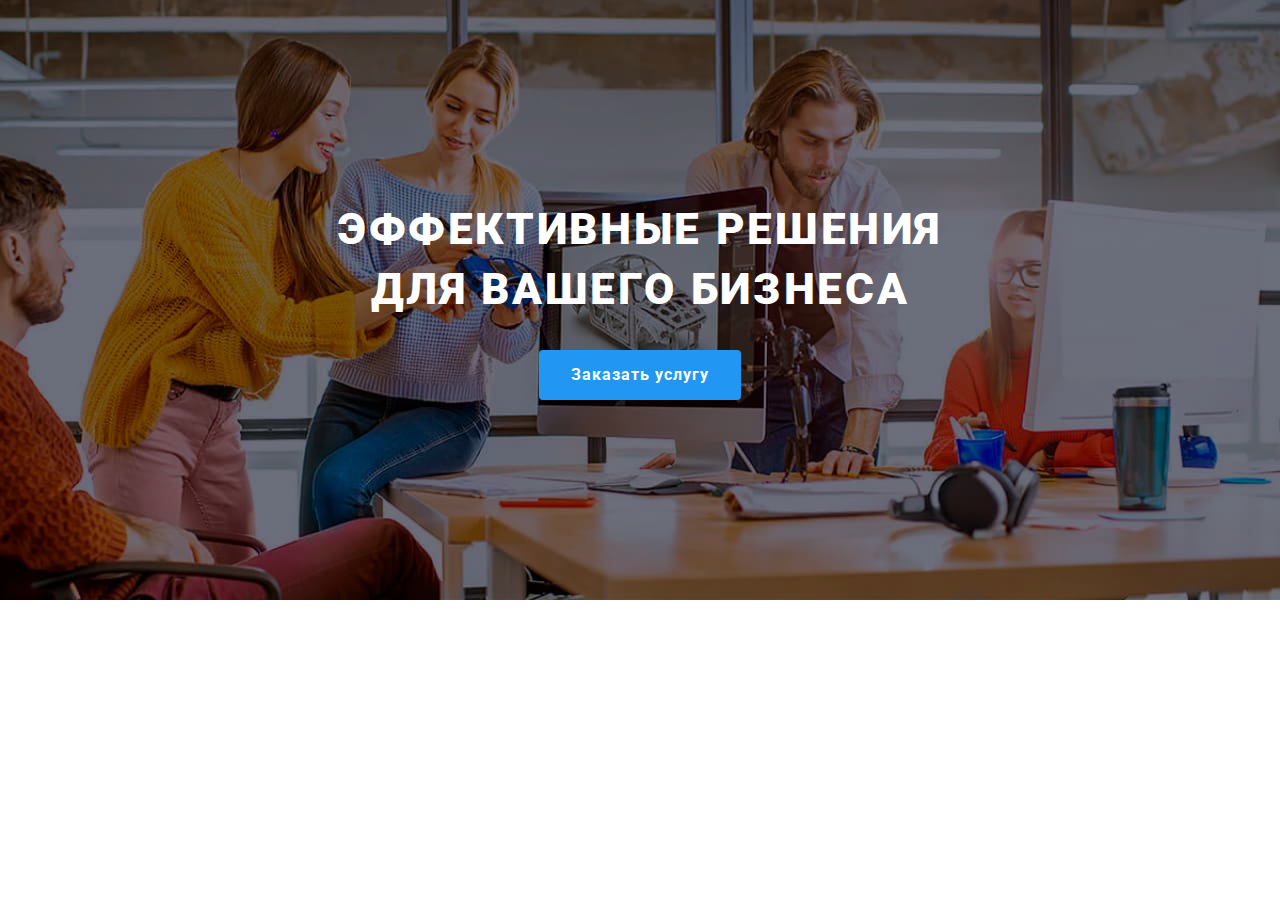
==== commit a6b9f4ff: "go to sleep" ====
--- a/index.html
+++ b/index.html
@@ -286,7 +286,7 @@
       </section> -->
     </main>
   <!--  SECTION FOOTER  -->
-      <footer class="footer section">
+      <!-- <footer class="footer section">
         <div class="footer__wrapper container">
           <div class="footer__wrapper--left">
             <a href="./index.html" class="logo secondary">Web<span class="part">Studio</span></a>
@@ -329,7 +329,7 @@
               </span>
             </button>
           </div>
-        </div>
+        </div> -->
   <!-- MODAL SECTION -->
         <div class="backdrop is-hidden" data-modal>
               <div class="modal">
@@ -356,8 +356,8 @@
                           </use></svg>    
                     </label>
                     <label>
+                      <span class="textarea-title">Комментарий</span>
                       <textarea class="form-feedback" placeholder="Введите текст"></textarea>
-                      <span class="textarea-title">Комментарий</span>
                     </label>
                     <div class="modal-field">
                       <input type="checkbox" class="modal-check visually-hidden" name="agree" id="agree"/>
--- a/css/main.min.css
+++ b/css/main.min.css
@@ -1,2 +1,2 @@
-:root{--primary-text-color: #212121;--secondary-text-color:#757575;--accent-text-color: #2196f3;--bg-primary-color: #ffffff;--bg-secondary-color: #f5f4fa;--bg-footer-color: #2f303a;--transition-fast: 250ms ease-in-out;--transition-slow: 600ms ease-in-out}.visually-hidden{position:absolute;white-space:nowrap;width:1px;height:1px;overflow:hidden;border:0;padding:0;clip-path:inset(100%);clip:rect(0 0 0 0);margin:-1px}h1,h2,h3,p,ul{margin:0}img{display:block;width:100%;height:auto}ul,ol{margin:0;padding:0}.link{text-decoration:none;transition-property:color;transition-timing-function:cubic-bezier(0.4, 0, 0.2, 1);transition:color var(--transition-fast),background-color var(--transition-fast)}.list{list-style:none;padding:0;margin:0}address{font-style:normal}body{color:var(--primary-text-color);font-family:"Roboto", sans-serif;letter-spacing:0.03em}button{padding:0;border:none;font:inherit;color:inherit;background-color:transparent;cursor:pointer}.button{display:inline-block;color:#ffffff;background-color:var(--accent-text-color);font-family:inherit;font-weight:700;font-size:16px;line-height:1.88;letter-spacing:0.06em;min-width:200px;height:50px;border-radius:4px;border:1px transparent;padding:10px 32px;transition-property:background-color;transition-timing-function:cubic-bezier(0.4, 0, 0.2, 1);transition:color var(--transition-fast),background-color var(--transition-fast)}.button:hover,.button:focus{background-color:var(--bg-primary-color);color:var(--accent-text-color);transition-property:background-color;transition-timing-function:cubic-bezier(0.4, 0, 0.2, 1);transition:color var(--transition-fast),background-color var(--transition-fast)}.container{width:100%;padding-left:15px;padding-right:15px;margin:auto}@media screen and (min-width: 768px){.container{width:768px}}@media screen and (min-width: 1200px){.container{width:1200px}}section{padding-top:60px;padding-bottom:60px}@media screen and (min-width: 1200px){section{padding-top:94px;padding-bottom:94px}}.section__team{width:100%;background-color:var(--bg-secondary-color)}.header-page{background:var(--bg-primary-color);margin-top:24px;padding-bottom:25px;border-bottom:1px solid #ECECEC}.header-list__menu{position:relative;display:none;color:inherit;font-weight:500;font-size:14px;line-height:1.14;letter-spacing:0.02em;text-decoration:none;transition-property:background-color;transition-duration:250ms;transition-timing-function:cubic-bezier(0.4, 0, 0.2, 1);transition:color var(--transition-fast),background-color var(--transition-fast)}.header-list__menu.current::after{content:'';position:absolute;width:100%;height:4px;border-radius:2px;background-color:var(--accent-text-color);left:0;top:45px}@media screen and (min-width: 768px){.header-list__menu{display:block}}.header-list{display:flex}.contacts-list{display:none}@media screen and (min-width: 768px){.contacts-list{margin-left:auto;display:block}}@media screen and (min-width: 1200px){.contacts-list{margin-left:auto;display:flex}}.header-list__item:not(:last-child){margin-right:50px}.header-list__item:not(:last-child){margin-right:50px}.header-wrap{display:flex;align-items:center}.header-page .contacts-list__link{display:none;color:var(--secondary-text-color);font-weight:500;font-size:14px;line-height:1.14;letter-spacing:0.02em;text-decoration:none}@media screen and (min-width: 768px){.header-page .contacts-list__link{display:block}}.header-list__menu.current{color:var(--accent-text-color)}.header-page .header-list__menu:hover,.header-page .header-list__menu:focus,.header-page .contacts-list__link:hover,.header-page .contacts-list__link:focus{color:var(--accent-text-color)}.mail-icon,.phone-icon{margin-left:30px;fill:#757575;margin-right:10px;transition-property:fill;transition-duration:250ms;transition-timing-function:cubic-bezier(0.4, 0, 0.2, 1);transition:color var(--transition-fast),background-color var(--transition-fast)}.header-page .contacts-list__link:hover .mail-icon{fill:var(--accent-text-color)}.header-page .contacts-list__link:focus .mail-icon{fill:var(--accent-text-color)}.header-page .contacts-list__link:hover .phone-icon{fill:var(--accent-text-color)}.header-page .contacts-list__link:focus .phone-icon{fill:var(--accent-text-color)}Кнопка мобильного меню .menu-btn{position:absolute;top:0;right:0;display:block;border:none;background-color:transparent;width:40px;height:40px;border:1px solid green;padding:12px 8px}@media screen and (min-width: 768px){Кнопка мобильного меню .menu-btn{display:none}}@media screen and (min-width: 768px){.menu-btn__icon{display:none}}.menu-btn .menu-btn__icon-close{display:none}.menu-btn.is-open .menu-btn__icon-close{display:block}.menu-btn.is-open .menu-btn__icon-open{display:none}.mobile-menu{position:fixed;background-color:green;top:0;left:0;width:100vw;height:100vh;padding:10px 15px}@media screen and (min-width: 768px){.mobile-menu{display:none}}.mobile-menu.is-open{display:block}.mobile-navigation__menu{font-weight:500;font-size:40px;line-height:47px;letter-spacing:0.02em;margin-bottom:32px}.mobile-navigation__contact--phone{font-weight:500;font-size:34px;line-height:40px;letter-spacing:0.02em}.mobile-navigation__contact--mail{font-weight:500;font-size:24px;line-height:28px;letter-spacing:0.02em}.mobile-menu__wrap{display:block;margin-top:auto}.mobile-contact__wrap{display:block}.logo{color:var(--accent-text-color);font-family:Raleway;font-weight:700;font-size:26px;line-height:1.19;text-decoration:none;transition-property:background-color;transition-duration:250ms;transition-timing-function:cubic-bezier(0.4, 0, 0.2, 1);transition:color var(--transition-fast),background-color var(--transition-fast)}.logo.primary .part{color:#000;margin-right:93px}.logo.secondary .part{color:#ffffff;margin-bottom:20px}.portfolio__list{display:flex;justify-content:center;margin-bottom:50px}.portfolio__link{background-color:var(--bg-secondary-color);cursor:pointer;font-family:inherit;font-weight:500;font-size:16px;line-height:1.63;letter-spacing:0.03em;padding:6px 22px;margin-right:8px;border-radius:4px;border:1px transparent;transition-property:background-color;transition-duration:250ms;transition-timing-function:cubic-bezier(0.4, 0, 0.2, 1);transition:color var(--transition-fast),background-color var(--transition-fast)}.portfolio__link:hover,.portfolio__link:focus{color:#ffffff;background-color:var(--accent-text-color);box-shadow:0px 2px 2px 0px #0000001F;box-shadow:0px 1px 2px 0px #00000014;box-shadow:0px 3px 1px 0px #0000001A}.examples-nav{display:flex;flex-wrap:wrap}.examples__title{font-weight:700;font-size:18px;line-height:2;letter-spacing:0.06em;margin-bottom:4px;color:var(--primary-text-color)}.examples__content{font-size:16px;line-height:1.87;color:var(--secondary-text-color)}.examples-wrap__item{position:relative;overflow:hidden}.examples__description{position:absolute;transform:translateY(100%);transition:transform 250ms;padding:63px 24px;bottom:0;left:0;font-weight:400;font-size:18px;line-height:1.56;letter-spacing:0.03em;color:var(--bg-primary-color);background:rgba(33,150,243,0.9)}.examples-card__item:hover .examples__description{transform:translateY(0%)}.examples-card__item{width:370px;border:1px solid #EEEEEE;margin-bottom:30px}.examples-card__item:hover,.examples-card__item:focus{box-shadow:0px 4px 4px rgba(0,0,0,0.25)}.examples-card__item:not(:nth-child(3n)){margin-right:30px}.hero{text-align:center;background-color:var(--bg-footer-color);background-image:linear-gradient(rgba(0,0,0,0.2), rgba(0,0,0,0.2)),url(../images/hero-Img.jpg);background-repeat:no-repeat;background-size:cover;background-position:center;padding-top:118px;padding-bottom:118px}@media screen and (min-width: 1200px){.hero{padding-top:200px;padding-bottom:200px}}.container .benefits{margin:auto}@media screen and (min-width: 768px){.benefits.list{display:flex;flex-wrap:wrap;margin-left:-30px}}.benefits__wrap{text-align:center;background:#F5F4FA;border-radius:4px;margin-bottom:-30px}.benefits__wrap:not(:last-child){margin-bottom:30px}@media screen and (min-width: 768px){.benefits__item{width:calc(100% / 2 - 30px);margin-left:30px}}@media screen and (min-width: 1200px){.benefits__item{width:calc(100% / 4 - 30px);margin-left:30px}}.benefits__icon{margin:25px 0 25px 0}.benefits__title{text-align:center;font-weight:700;font-size:14px;line-height:1.14;text-transform:uppercase;margin-bottom:10px}.benefits__title:before{content:'';display:block;background:#000}@media screen and (min-width: 768px){.benefits__title{text-align:left}}.benefits__content{margin-bottom:30px;font-style:normal;font-weight:400;font-size:14px;letter-spacing:0.03em;line-height:1.71;color:var(--secondary-text-color)}.hero__title{margin-bottom:30px;text-transform:uppercase;color:var(--bg-primary-color);font-weight:900;font-size:26px;line-height:1.62;letter-spacing:0.06em}@media screen and (min-width: 1200px){.hero__title{font-size:44px;line-height:1.36}}.development__title{display:none}@media screen and (min-width: 1200px){.development__title{display:block;font-weight:700;font-size:36px;line-height:1.17;letter-spacing:0.03em;margin-bottom:50px;text-align:center}}.team__title{font-weight:700;font-size:28px;line-height:calc(33 / 28);letter-spacing:0.03em;margin-bottom:30px;text-align:center}@media screen and (min-width: 1200px){.team__title{font-size:36px;margin-bottom:50px;line-height:calc(33 / 36)}}.customers__title{font-weight:700;font-size:28px;line-height:calc(33 / 28);margin-bottom:30px;text-align:center}@media screen and (min-width: 768px){.customers__title{font-size:36px;margin-bottom:50px;line-height:calc(33 / 36)}}.development__list{display:none}@media screen and (min-width: 1200px){.development__list{display:flex;align-items:center;justify-content:center}}.development__item{position:relative;overflow:hidden}.development__item:not(:last-child){margin-right:30px}.development__content{width:370px;position:absolute;padding:27px 82px;bottom:0;left:0;font-weight:700;font-size:14px;line-height:1.14;text-align:center;letter-spacing:0.03em;text-transform:uppercase;text-align:center;color:var(--bg-primary-color);background:rgba(47,48,58,0.8)}.team__img{margin-bottom:30px}@media screen and (min-width: 768px){.team__list{display:flex;flex-wrap:wrap;margin-left:-30px}}.team__item{min-width:270px;margin-bottom:30px;background-color:var(--bg-primary-color);text-align:center;border-radius:0px 0px 4px 4px;box-shadow:0px 2px 1px rgba(0,0,0,0.2),0px 1px 3px rgba(0,0,0,0.12),0px 1px 1px rgba(0,0,0,0.14)}@media screen and (min-width: 768px){.team__item{width:calc(100% / 2 - 30px);margin-left:30px}}@media screen and (min-width: 1200px){.team__item{width:calc(100% / 4 - 30px);margin-left:30px}}.team__member{font-weight:500;font-size:16px;line-height:1.19;letter-spacing:0.03em;margin-bottom:10px}.team__employee{padding:0px 59px 30px 59px}.examples-wrap{border:1px solid transparent}.team__position{font-weight:400;margin-bottom:16px;color:var(--secondary-text-color)}.member-social{display:flex;justify-content:center}.member-social__icon{fill:#afb1b8}.member-social__link:hover .member-social__icon{fill:#fff}.member-social__link:focus .member-social__icon{fill:#fff}.member-social__link{width:44px;height:44px;border-radius:50px;background-color:transparent;display:flex;align-items:center;justify-content:center;margin-right:10px;transition-property:background-color;transition-duration:250ms;transition-timing-function:cubic-bezier(0.4, 0, 0.2, 1);transition:color var(--transition-fast),background-color var(--transition-fast)}.member-social__link:hover{background-color:var(--accent-text-color)}.member-social__link:focus{background-color:var(--accent-text-color)}.customers-list{display:flex;flex-wrap:wrap;justify-content:center;margin:-15px}@media screen and (min-width: 768px){.customers-list{margin:-30px}}@media screen and (min-width: 1200px){.customers-list{margin:-30px;flex-wrap:nowrap}}.customers__item{flex-basis:calc((100%  - 4 * 15px)/2);margin:15px}@media screen and (min-width: 768px){.customers__item{flex-basis:calc((100%  - 6 * 30px)/3)}}@media screen and (min-width: 1200px){.customers__item{flex-basis:calc((100%  - 8 * 30px)/1)}}.customers__logo{width:210px;height:92px;padding:16px 52px;fill:#afb1b8;display:block;text-align:center;background-color:var(--bg-primary-color);border:1px solid #afb1b8;border-radius:4px;transition-property:fill;transition-duration:250ms;transition-timing-function:cubic-bezier(0.4, 0, 0.2, 1);transition:color var(--transition-fast),background-color var(--transition-fast)}@media screen and (min-width: 1200px){.customers__logo{width:170px;padding:16px 32px}}.customers__logo .customers__link:hover{fill:var(--accent-text-color);border:1px solid var(--accent-text-color)}.customers__link:focus .customers__logo .customers__link:hover{fill:var(--accent-text-color);border:1px solid var(--accent-text-color)}.customers__link:hover .customers__link:focus{color:var(--accent-text-color)}.subscraber{display:flex;flex-direction:column;align-items:center}.subscraber__input{width:358px;height:50px;background-color:var(--bg-footer-color);outline:none;border:1px solid rgba(255,255,255,0.3);border-radius:4px;padding:16px;margin-right:12px}.subscraber__input::placeholder{font-weight:400;font-size:14px;line-height:1.14;letter-spacing:0.01em;color:rgba(255,255,255,0.3);opacity:1}.subscraber__input:active{border:1px solid rgba(255,255,255,0.3);color:rgba(255,255,255,0.3)}.subscraber__input:not(placeholder-shown){border:2px solid rgba(255,255,255,0.3);color:rgba(255,255,255,0.3)}.form-subscraber{display:block;margin-bottom:28px;border:1px solid rgba(33,33,33,0.2);border-radius:4px}.button.submit{display:inline-flex;padding:10px 28px;width:200px;height:50px}.button-text{font-weight:700;font-size:16px;line-height:1.87;letter-spacing:0.06em;margin-right:10px}.modal-close-btn{position:absolute;align-items:center;cursor:pointer;outline:none;background:none;top:8px;right:8px;width:30px;height:30px;border-radius:30px;border:1px solid rgba(0,0,0,0.1);padding:8px}.close-icon{color:var(--primary-text-color)}.modal-close-btn:hover{fill:var(--accent-text-color)}.backdrop{position:absolute;width:100%;height:100%;background-color:rgba(0,0,0,0.2);top:0}.is-hidden{opacity:0;pointer-events:none;visibility:hidden}.modal{width:528px;height:581px;background:var(--bg-primary-color);box-shadow:0px 1px 3px rgba(0,0,0,0.12),0px 1px 1px rgba(0,0,0,0.14),0px 2px 1px rgba(0,0,0,0.2);border-radius:4px;position:absolute;top:50%;left:50%;transform:translate(-50%, -50%);padding:40px}.modal-title{font-weight:700;font-style:inherit;font-size:20px;line-height:1.15;text-align:center;letter-spacing:0.03em;color:var(--primary-text-color);padding-top:0;margin-bottom:24px}.form-input{width:100%;height:40px;padding:10px 40px;font:inherit;border:1px solid rgba(33,33,33,0.2);border-radius:4px}.form-field,.form-feedback{position:relative;display:block;width:448px;margin-bottom:28px}.form-label{position:absolute;top:50%;left:40px;font-size:12px;color:var(--secondary-text-color);line-height:1px;letter-spacing:0.01em;transform:translateY(-50%)}.form-feedback{position:relative;height:120px;padding:16px 12px;border:1px solid rgba(33,33,33,0.2);border-radius:4px}.textarea-title{position:absolute;top:48%;left:8%;font-size:12px;color:var(--secondary-text-color);line-height:1px;letter-spacing:0.01em;transform:translateY(-50%)}.icon-modal{position:absolute;top:50%;left:10px;display:inline-block;width:18px;height:18px;fill:var(--primary-text-color);transform:translateY(-50%)}.form-input:focus+.form-label,.form-input:not(:placeholder-shown) ~ .form-label{transform:translateY(54px)}.form-field:focus-within>.form-label{transform:translate(-40px, -30px)}.form-input:hover,.form-feedback:hover{border-color:var(--accent-text-color)}.form-input:hover+.icon-modal{fill:var(--accent-text-color)}textarea{width:100%;height:120px;resize:none;padding:16px 12 px}.form-feedback::placeholder{font-weight:400;font-size:14px;line-height:1.14;letter-spacing:0.01em;color:rgba(117,117,117,0.5);opacity:1}.modal-check-text{font-weight:400;font-size:14px;line-height:1.71;letter-spacing:0.03em;color:#757575;display:inline-flex;margin-bottom:30px;cursor:pointer}.modal-check-text:before{content:'';width:16px;height:15px;margin-left:10px;margin-right:7px;align-items:flex-end;border:2px solid var(--primary-text-color);border-radius:2px;display:block}.modal-check:checked+.modal-check-text::before{background-image:url(../images/icon-check.svg);background-repeat:no-repeat;background-size:cover;background-position:center;border:none}.policy:visited{color:var(--accent-text-color)}.modal-field{display:flex;align-items:center}.button.modal{position:relative;left:50%;transform:translate(-50%, 0);display:inline-block;color:#ffffff;background-color:var(--accent-text-color);font-family:inherit;font-weight:700;font-size:16px;line-height:1.88;letter-spacing:0.06em;width:200px;height:50px;border-radius:4px;border:1px transparent;padding:10px 32px}.button.modal:hover{box-shadow:0px 4px 4px rgba(0,0,0,0.15);transition-duration:250ms;transition-timing-function:cubic-bezier(0.4, 0, 0.2, 1);transition:color var(--transition-fast),background-color var(--transition-fast)}.footer{background:var(--bg-footer-color)}.address__item--post{font-style:normal;font-size:14px;line-height:1.71;letter-spacing:0.03em;text-decoration:none;color:#ffffff}.address__item--post:hover,.address__item--post:focus{color:var(--accent-text-color)}.address__item--contact{font-style:normal;font-size:14px;line-height:1.71px;letter-spacing:0.03em;text-decoration:none;color:rgba(255,255,255,0.6);margin-right:70px}.address__item--contact:hover,.address__item--contactitem:focus{color:var(--accent-text-color)}.footer__title{text-transform:uppercase;font-weight:700;font-size:14px;line-height:1.14;letter-spacing:0.03em;color:#FFFFFF;margin-bottom:20px}.footer-social__icon{fill:#FFFFFF}.footer-social__link{background-color:rgba(255,255,255,0.1)}.footer__wrapper--center{display:flex;flex-direction:column;align-items:center}.footer__wrapper--left{display:block;align-items:center}.footer__wrapper{margin:auto;display:flex;flex-direction:column;align-items:center;justify-content:center}.icon-send{width:24px;height:24px}
+:root{--primary-text-color: #212121;--secondary-text-color:#757575;--accent-text-color: #2196f3;--bg-primary-color: #ffffff;--bg-secondary-color: #f5f4fa;--bg-footer-color: #2f303a;--transition-fast: 250ms ease-in-out;--transition-slow: 600ms ease-in-out}.visually-hidden{position:absolute;white-space:nowrap;width:1px;height:1px;overflow:hidden;border:0;padding:0;clip-path:inset(100%);clip:rect(0 0 0 0);margin:-1px}h1,h2,h3,p,ul{margin:0}img{display:block;width:100%;height:auto}ul,ol{margin:0;padding:0}.link{text-decoration:none;transition-property:color;transition-timing-function:cubic-bezier(0.4, 0, 0.2, 1);transition:color var(--transition-fast),background-color var(--transition-fast)}.list{list-style:none;padding:0;margin:0}address{font-style:normal}body{color:var(--primary-text-color);font-family:"Roboto", sans-serif;letter-spacing:0.03em}button{padding:0;border:none;font:inherit;color:inherit;background-color:transparent;cursor:pointer}.button{display:inline-block;color:#ffffff;background-color:var(--accent-text-color);font-family:inherit;font-weight:700;font-size:16px;line-height:1.88;letter-spacing:0.06em;min-width:200px;height:50px;border-radius:4px;border:1px transparent;padding:10px 32px;transition-property:background-color;transition-timing-function:cubic-bezier(0.4, 0, 0.2, 1);transition:color var(--transition-fast),background-color var(--transition-fast)}.button:hover,.button:focus{background-color:var(--bg-primary-color);color:var(--accent-text-color);transition-property:background-color;transition-timing-function:cubic-bezier(0.4, 0, 0.2, 1);transition:color var(--transition-fast),background-color var(--transition-fast)}.container{width:100%;padding-left:15px;padding-right:15px;margin:auto}@media screen and (min-width: 768px){.container{width:768px}}@media screen and (min-width: 1200px){.container{width:1200px}}section{padding-top:60px;padding-bottom:60px}@media screen and (min-width: 1200px){section{padding-top:94px;padding-bottom:94px}}.section__team{width:100%;background-color:var(--bg-secondary-color)}.header-page{background:var(--bg-primary-color);margin-top:24px;padding-bottom:25px;border-bottom:1px solid #ECECEC}.header-list__menu{position:relative;display:none;color:inherit;font-weight:500;font-size:14px;line-height:1.14;letter-spacing:0.02em;text-decoration:none;transition-property:background-color;transition-duration:250ms;transition-timing-function:cubic-bezier(0.4, 0, 0.2, 1);transition:color var(--transition-fast),background-color var(--transition-fast)}.header-list__menu.current::after{content:'';position:absolute;width:100%;height:4px;border-radius:2px;background-color:var(--accent-text-color);left:0;top:45px}@media screen and (min-width: 768px){.header-list__menu{display:block}}.header-list{display:flex}.contacts-list{display:none}@media screen and (min-width: 768px){.contacts-list{margin-left:auto;display:block}}@media screen and (min-width: 1200px){.contacts-list{margin-left:auto;display:flex}}.header-list__item:not(:last-child){margin-right:50px}.header-list__item:not(:last-child){margin-right:50px}.header-wrap{display:flex;align-items:center}.header-page .contacts-list__link{display:none;color:var(--secondary-text-color);font-weight:500;font-size:14px;line-height:1.14;letter-spacing:0.02em;text-decoration:none}@media screen and (min-width: 768px){.header-page .contacts-list__link{display:block}}.header-list__menu.current{color:var(--accent-text-color)}.header-page .header-list__menu:hover,.header-page .header-list__menu:focus,.header-page .contacts-list__link:hover,.header-page .contacts-list__link:focus{color:var(--accent-text-color)}.mail-icon,.phone-icon{margin-left:30px;fill:#757575;margin-right:10px;transition-property:fill;transition-duration:250ms;transition-timing-function:cubic-bezier(0.4, 0, 0.2, 1);transition:color var(--transition-fast),background-color var(--transition-fast)}.header-page .contacts-list__link:hover .mail-icon{fill:var(--accent-text-color)}.header-page .contacts-list__link:focus .mail-icon{fill:var(--accent-text-color)}.header-page .contacts-list__link:hover .phone-icon{fill:var(--accent-text-color)}.header-page .contacts-list__link:focus .phone-icon{fill:var(--accent-text-color)}Кнопка мобильного меню .menu-btn{position:absolute;top:0;right:0;display:block;border:none;background-color:transparent;width:40px;height:40px;border:1px solid green;padding:12px 8px}@media screen and (min-width: 768px){Кнопка мобильного меню .menu-btn{display:none}}@media screen and (min-width: 768px){.menu-btn__icon{display:none}}.menu-btn .menu-btn__icon-close{display:none}.menu-btn.is-open .menu-btn__icon-close{display:block}.menu-btn.is-open .menu-btn__icon-open{display:none}.mobile-menu{position:fixed;background-color:green;top:0;left:0;width:100vw;height:100vh;padding:10px 15px}@media screen and (min-width: 768px){.mobile-menu{display:none}}.mobile-menu.is-open{display:block}.mobile-navigation__menu{font-weight:500;font-size:40px;line-height:47px;letter-spacing:0.02em;margin-bottom:32px}.mobile-navigation__contact--phone{font-weight:500;font-size:34px;line-height:40px;letter-spacing:0.02em}.mobile-navigation__contact--mail{font-weight:500;font-size:24px;line-height:28px;letter-spacing:0.02em}.mobile-menu__wrap{display:block;margin-top:auto}.mobile-contact__wrap{display:block}.logo{color:var(--accent-text-color);font-family:Raleway;font-weight:700;font-size:26px;line-height:1.19;text-decoration:none;transition-property:background-color;transition-duration:250ms;transition-timing-function:cubic-bezier(0.4, 0, 0.2, 1);transition:color var(--transition-fast),background-color var(--transition-fast)}.logo.primary .part{color:#000;margin-right:93px}.logo.secondary .part{color:#ffffff;margin-bottom:20px}.portfolio__list{display:flex;justify-content:center;margin-bottom:50px}.portfolio__link{background-color:var(--bg-secondary-color);cursor:pointer;font-family:inherit;font-weight:500;font-size:16px;line-height:1.63;letter-spacing:0.03em;padding:6px 22px;margin-right:8px;border-radius:4px;border:1px transparent;transition-property:background-color;transition-duration:250ms;transition-timing-function:cubic-bezier(0.4, 0, 0.2, 1);transition:color var(--transition-fast),background-color var(--transition-fast)}.portfolio__link:hover,.portfolio__link:focus{color:#ffffff;background-color:var(--accent-text-color);box-shadow:0px 2px 2px 0px #0000001F;box-shadow:0px 1px 2px 0px #00000014;box-shadow:0px 3px 1px 0px #0000001A}.examples-nav{display:flex;flex-wrap:wrap}.examples__title{font-weight:700;font-size:18px;line-height:2;letter-spacing:0.06em;margin-bottom:4px;color:var(--primary-text-color)}.examples__content{font-size:16px;line-height:1.87;color:var(--secondary-text-color)}.examples-wrap__item{position:relative;overflow:hidden}.examples__description{position:absolute;transform:translateY(100%);transition:transform 250ms;padding:63px 24px;bottom:0;left:0;font-weight:400;font-size:18px;line-height:1.56;letter-spacing:0.03em;color:var(--bg-primary-color);background:rgba(33,150,243,0.9)}.examples-card__item:hover .examples__description{transform:translateY(0%)}.examples-card__item{width:370px;border:1px solid #EEEEEE;margin-bottom:30px}.examples-card__item:hover,.examples-card__item:focus{box-shadow:0px 4px 4px rgba(0,0,0,0.25)}.examples-card__item:not(:nth-child(3n)){margin-right:30px}.hero{text-align:center;background-color:var(--bg-footer-color);background-image:linear-gradient(rgba(0,0,0,0.2), rgba(0,0,0,0.2)),url(../images/hero-Img.jpg);background-repeat:no-repeat;background-size:cover;background-position:center;padding-top:118px;padding-bottom:118px}@media screen and (min-width: 1200px){.hero{padding-top:200px;padding-bottom:200px}}.container .benefits{margin:auto}@media screen and (min-width: 768px){.benefits.list{display:flex;flex-wrap:wrap;margin-left:-30px}}.benefits__wrap{text-align:center;background:#F5F4FA;border-radius:4px;margin-bottom:-30px}.benefits__wrap:not(:last-child){margin-bottom:30px}@media screen and (min-width: 768px){.benefits__item{width:calc(100% / 2 - 30px);margin-left:30px}}@media screen and (min-width: 1200px){.benefits__item{width:calc(100% / 4 - 30px);margin-left:30px}}.benefits__icon{margin:25px 0 25px 0}.benefits__title{text-align:center;font-weight:700;font-size:14px;line-height:1.14;text-transform:uppercase;margin-bottom:10px}.benefits__title:before{content:'';display:block;background:#000}@media screen and (min-width: 768px){.benefits__title{text-align:left}}.benefits__content{margin-bottom:30px;font-style:normal;font-weight:400;font-size:14px;letter-spacing:0.03em;line-height:1.71;color:var(--secondary-text-color)}.hero__title{margin-bottom:30px;text-transform:uppercase;color:var(--bg-primary-color);font-weight:900;font-size:26px;line-height:1.62;letter-spacing:0.06em}@media screen and (min-width: 1200px){.hero__title{font-size:44px;line-height:1.36}}.development__title{display:none}@media screen and (min-width: 1200px){.development__title{display:block;font-weight:700;font-size:36px;line-height:1.17;letter-spacing:0.03em;margin-bottom:50px;text-align:center}}.team__title{font-weight:700;font-size:28px;line-height:calc(33 / 28);letter-spacing:0.03em;margin-bottom:30px;text-align:center}@media screen and (min-width: 1200px){.team__title{font-size:36px;margin-bottom:50px;line-height:calc(33 / 36)}}.customers__title{font-weight:700;font-size:28px;line-height:calc(33 / 28);margin-bottom:30px;text-align:center}@media screen and (min-width: 768px){.customers__title{font-size:36px;margin-bottom:50px;line-height:calc(33 / 36)}}.development__list{display:none}@media screen and (min-width: 1200px){.development__list{display:flex;align-items:center;justify-content:center}}.development__item{position:relative;overflow:hidden}.development__item:not(:last-child){margin-right:30px}.development__content{width:370px;position:absolute;padding:27px 82px;bottom:0;left:0;font-weight:700;font-size:14px;line-height:1.14;text-align:center;letter-spacing:0.03em;text-transform:uppercase;text-align:center;color:var(--bg-primary-color);background:rgba(47,48,58,0.8)}.team__img{margin-bottom:30px}@media screen and (min-width: 768px){.team__list{display:flex;flex-wrap:wrap;margin-left:-30px}}.team__item{min-width:270px;margin-bottom:30px;background-color:var(--bg-primary-color);text-align:center;border-radius:0px 0px 4px 4px;box-shadow:0px 2px 1px rgba(0,0,0,0.2),0px 1px 3px rgba(0,0,0,0.12),0px 1px 1px rgba(0,0,0,0.14)}@media screen and (min-width: 768px){.team__item{width:calc(100% / 2 - 30px);margin-left:30px}}@media screen and (min-width: 1200px){.team__item{width:calc(100% / 4 - 30px);margin-left:30px}}.team__member{font-weight:500;font-size:16px;line-height:1.19;letter-spacing:0.03em;margin-bottom:10px}.team__employee{padding:0px 59px 30px 59px}.examples-wrap{border:1px solid transparent}.team__position{font-weight:400;margin-bottom:16px;color:var(--secondary-text-color)}.member-social{display:flex;justify-content:center}.member-social__icon{fill:#afb1b8}.member-social__link:hover .member-social__icon{fill:#fff}.member-social__link:focus .member-social__icon{fill:#fff}.member-social__link{width:44px;height:44px;border-radius:50px;background-color:transparent;display:flex;align-items:center;justify-content:center;margin-right:10px;transition-property:background-color;transition-duration:250ms;transition-timing-function:cubic-bezier(0.4, 0, 0.2, 1);transition:color var(--transition-fast),background-color var(--transition-fast)}.member-social__link:hover{background-color:var(--accent-text-color)}.member-social__link:focus{background-color:var(--accent-text-color)}.customers-list{display:flex;flex-wrap:wrap;justify-content:center;margin:-15px}@media screen and (min-width: 768px){.customers-list{margin:-30px}}@media screen and (min-width: 1200px){.customers-list{margin:-30px;flex-wrap:nowrap}}.customers__item{flex-basis:calc((100%  - 4 * 15px)/2);margin:15px}@media screen and (min-width: 768px){.customers__item{flex-basis:calc((100%  - 6 * 30px)/3)}}@media screen and (min-width: 1200px){.customers__item{flex-basis:calc((100%  - 8 * 30px)/1)}}.customers__logo{width:210px;height:92px;padding:16px 52px;fill:#afb1b8;display:block;text-align:center;background-color:var(--bg-primary-color);border:1px solid #afb1b8;border-radius:4px;transition-property:fill;transition-duration:250ms;transition-timing-function:cubic-bezier(0.4, 0, 0.2, 1);transition:color var(--transition-fast),background-color var(--transition-fast)}@media screen and (min-width: 1200px){.customers__logo{width:170px;padding:16px 32px}}.customers__logo .customers__link:hover{fill:var(--accent-text-color);border:1px solid var(--accent-text-color)}.customers__link:focus .customers__logo .customers__link:hover{fill:var(--accent-text-color);border:1px solid var(--accent-text-color)}.customers__link:hover .customers__link:focus{color:var(--accent-text-color)}.subscraber{display:flex;flex-direction:column;align-items:center}.subscraber__input{width:358px;height:50px;background-color:var(--bg-footer-color);outline:none;border:1px solid rgba(255,255,255,0.3);border-radius:4px;padding:16px;margin-right:12px}.subscraber__input::placeholder{font-weight:400;font-size:14px;line-height:1.14;letter-spacing:0.01em;color:rgba(255,255,255,0.3);opacity:1}.subscraber__input:active{border:1px solid rgba(255,255,255,0.3);color:rgba(255,255,255,0.3)}.subscraber__input:not(placeholder-shown){border:2px solid rgba(255,255,255,0.3);color:rgba(255,255,255,0.3)}.form-subscraber{display:block;margin-bottom:28px;border:1px solid rgba(33,33,33,0.2);border-radius:4px}.button.submit{display:inline-flex;padding:10px 28px;width:200px;height:50px}.button-text{font-weight:700;font-size:16px;line-height:1.87;letter-spacing:0.06em;margin-right:10px}.modal-close-btn{position:absolute;align-items:center;cursor:pointer;outline:none;background:none;top:8px;right:8px;width:30px;height:30px;border-radius:30px;border:1px solid rgba(0,0,0,0.1);padding:8px}.close-icon{color:var(--primary-text-color)}.modal-close-btn:hover{fill:var(--accent-text-color)}.backdrop{position:absolute;width:100%;height:100%;background-color:rgba(0,0,0,0.2);top:0}.is-hidden{opacity:0;pointer-events:none;visibility:hidden}.modal{width:450px;height:609px;background:var(--bg-primary-color);box-shadow:0px 1px 3px rgba(0,0,0,0.12),0px 1px 1px rgba(0,0,0,0.14),0px 2px 1px rgba(0,0,0,0.2);border-radius:4px;position:absolute;top:50%;left:50%;transform:translate(-50%, -50%);padding:40px}@media screen and (min-width: 1200px){.modal{width:528px;height:581px}}.modal-title{font-weight:700;font-style:inherit;font-size:20px;line-height:1.15;text-align:center;letter-spacing:0.03em;color:var(--primary-text-color);padding-top:0;margin-bottom:30px}.form-input{width:100%;height:40px;margin:0;padding:10px 40px;font:inherit;border:1px solid rgba(33,33,33,0.2);border-radius:4px}.form-field,.form-feedback{position:relative;display:block;width:100%;margin-bottom:32px}.form-label{position:absolute;top:50%;left:40px;font-size:12px;color:var(--secondary-text-color);line-height:1px;letter-spacing:0.01em;transform:translateY(-50%)}.form-feedback{position:relative;height:120px;padding:16px 12px;border:1px solid rgba(33,33,33,0.2);border-radius:4px;margin-top:4px}.textarea-title{font-size:12px;color:var(--secondary-text-color);line-height:1px;letter-spacing:0.01em}.icon-modal{position:absolute;top:50%;left:10px;display:inline-block;width:18px;height:18px;fill:var(--primary-text-color);transform:translateY(-50%)}.form-input:focus+.form-label,.form-input:not(:placeholder-shown) ~ .form-label{transform:translateY(54px)}.form-field:focus-within>.form-label{transform:translate(-40px, -30px)}.form-input:hover,.form-feedback:hover{border-color:var(--accent-text-color)}.form-input:hover+.icon-modal{fill:var(--accent-text-color)}textarea{width:100%;height:120px;resize:none}.form-feedback::placeholder{font-weight:400;font-size:14px;line-height:1.14;letter-spacing:0.01em;color:rgba(117,117,117,0.5);opacity:1}.modal-check-text{font-weight:400;font-size:12px;line-height:1.71;letter-spacing:0.03em;color:#757575;display:inline-flex;margin-bottom:30px;cursor:pointer}@media screen and (min-width: 1200px){.modal-check-text{font-size:14px}}.modal-check-text:before{content:'';width:16px;height:15px;margin-right:7px;align-items:flex-end;border:2px solid var(--primary-text-color);border-radius:2px;display:block}.modal-check:checked+.modal-check-text::before{background-image:url(../images/icon-check.svg);background-repeat:no-repeat;background-size:cover;background-position:center;border:none}.policy:visited{color:var(--accent-text-color)}.modal-field{display:flex;flex-direction:column;align-items:center;width:100%}.button.modal{position:relative;left:50%;transform:translate(-50%, 0);display:inline-block;color:#ffffff;background-color:var(--accent-text-color);font-family:inherit;font-size:16px;line-height:1.88;letter-spacing:0.06em;width:200px;height:50px;border-radius:4px;border:1px transparent;padding:10px 32px}.button.modal:hover{box-shadow:0px 4px 4px rgba(0,0,0,0.15);transition-duration:250ms;transition-timing-function:cubic-bezier(0.4, 0, 0.2, 1);transition:color var(--transition-fast),background-color var(--transition-fast)}.footer{background:var(--bg-footer-color)}.address__item--post{font-style:normal;font-size:14px;line-height:1.71;letter-spacing:0.03em;text-decoration:none;color:#ffffff}.address__item--post:hover,.address__item--post:focus{color:var(--accent-text-color)}.address__item--contact{font-style:normal;font-size:14px;line-height:1.71px;letter-spacing:0.03em;text-decoration:none;color:rgba(255,255,255,0.6);margin-right:70px}.address__item--contact:hover,.address__item--contactitem:focus{color:var(--accent-text-color)}.footer__title{text-transform:uppercase;font-weight:700;font-size:14px;line-height:1.14;letter-spacing:0.03em;color:#FFFFFF;margin-bottom:20px}.footer-social__icon{fill:#FFFFFF}.footer-social__link{background-color:rgba(255,255,255,0.1)}.footer__wrapper--center{display:flex;flex-direction:column;align-items:center}.footer__wrapper--left{display:block;align-items:center}.footer__wrapper{margin:auto;display:flex;flex-direction:column;align-items:center;justify-content:center}.icon-send{width:24px;height:24px}
 /*# sourceMappingURL=main.min.css.map */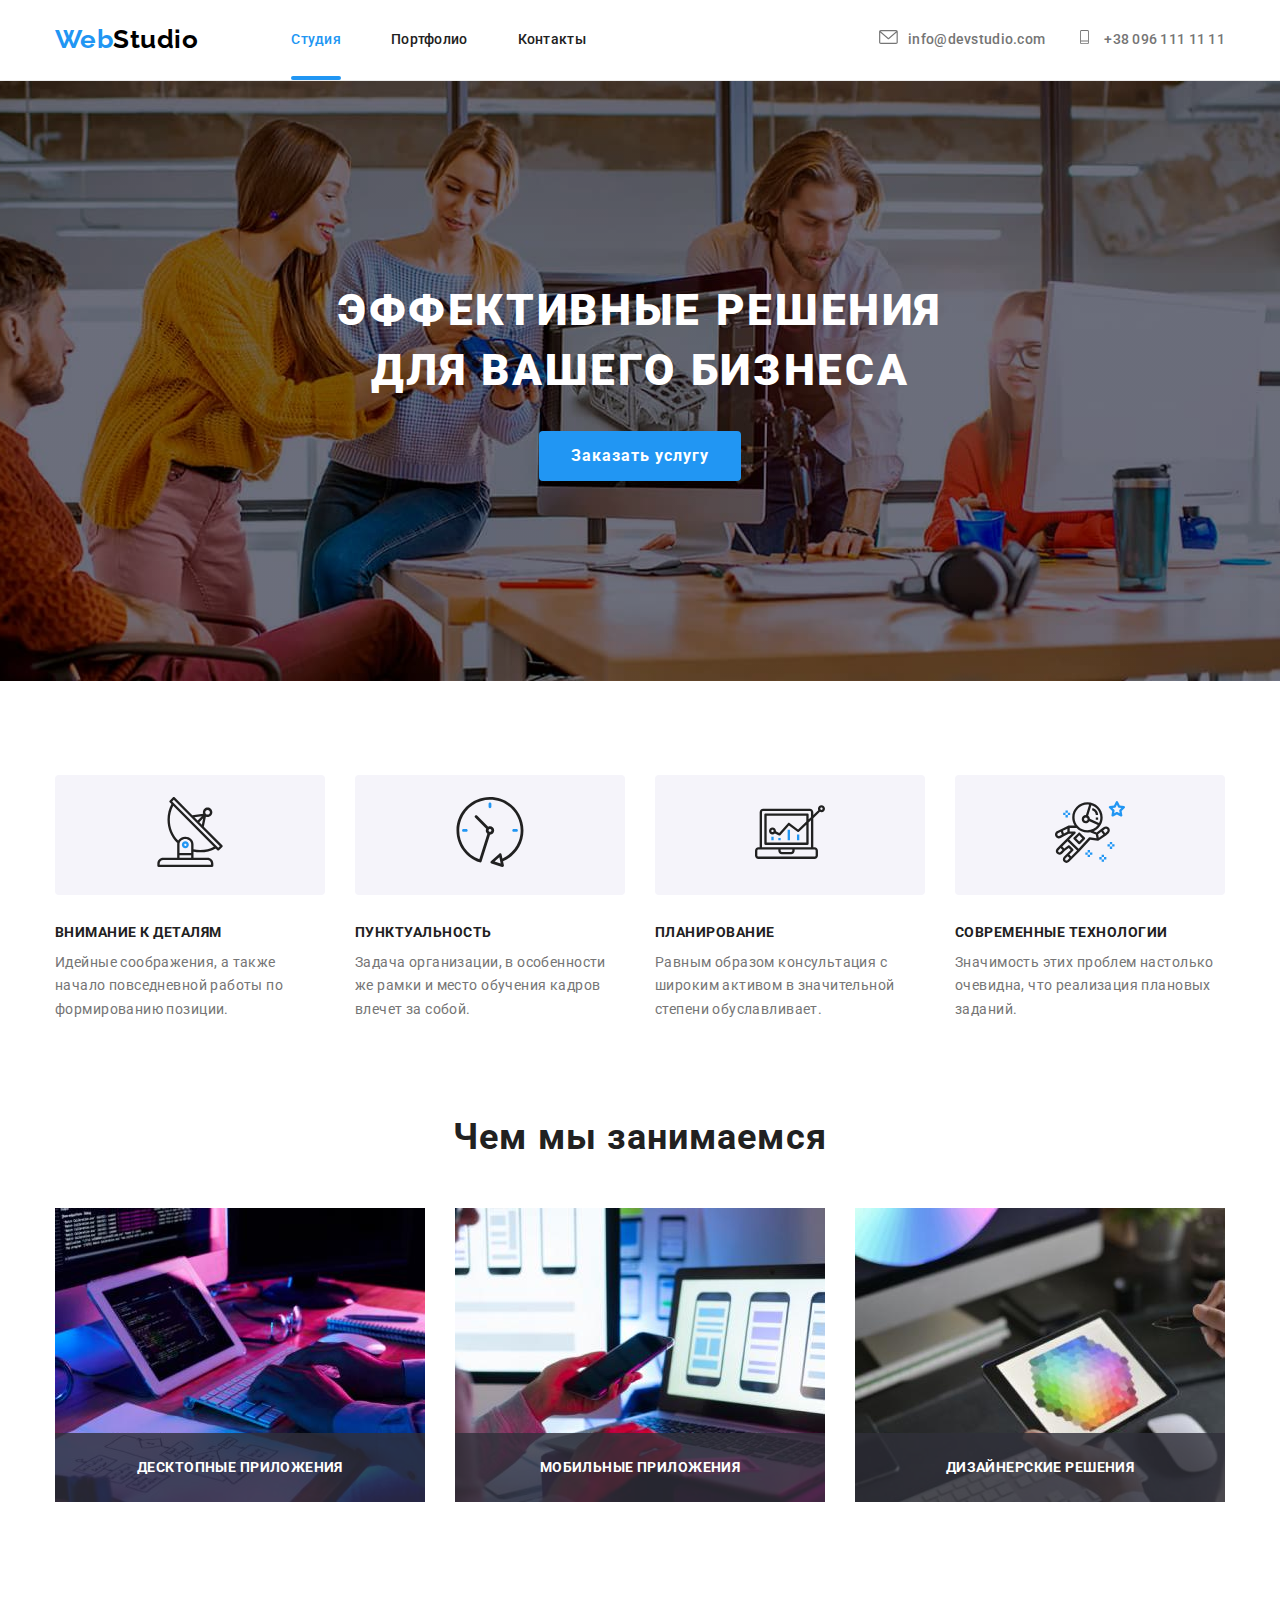
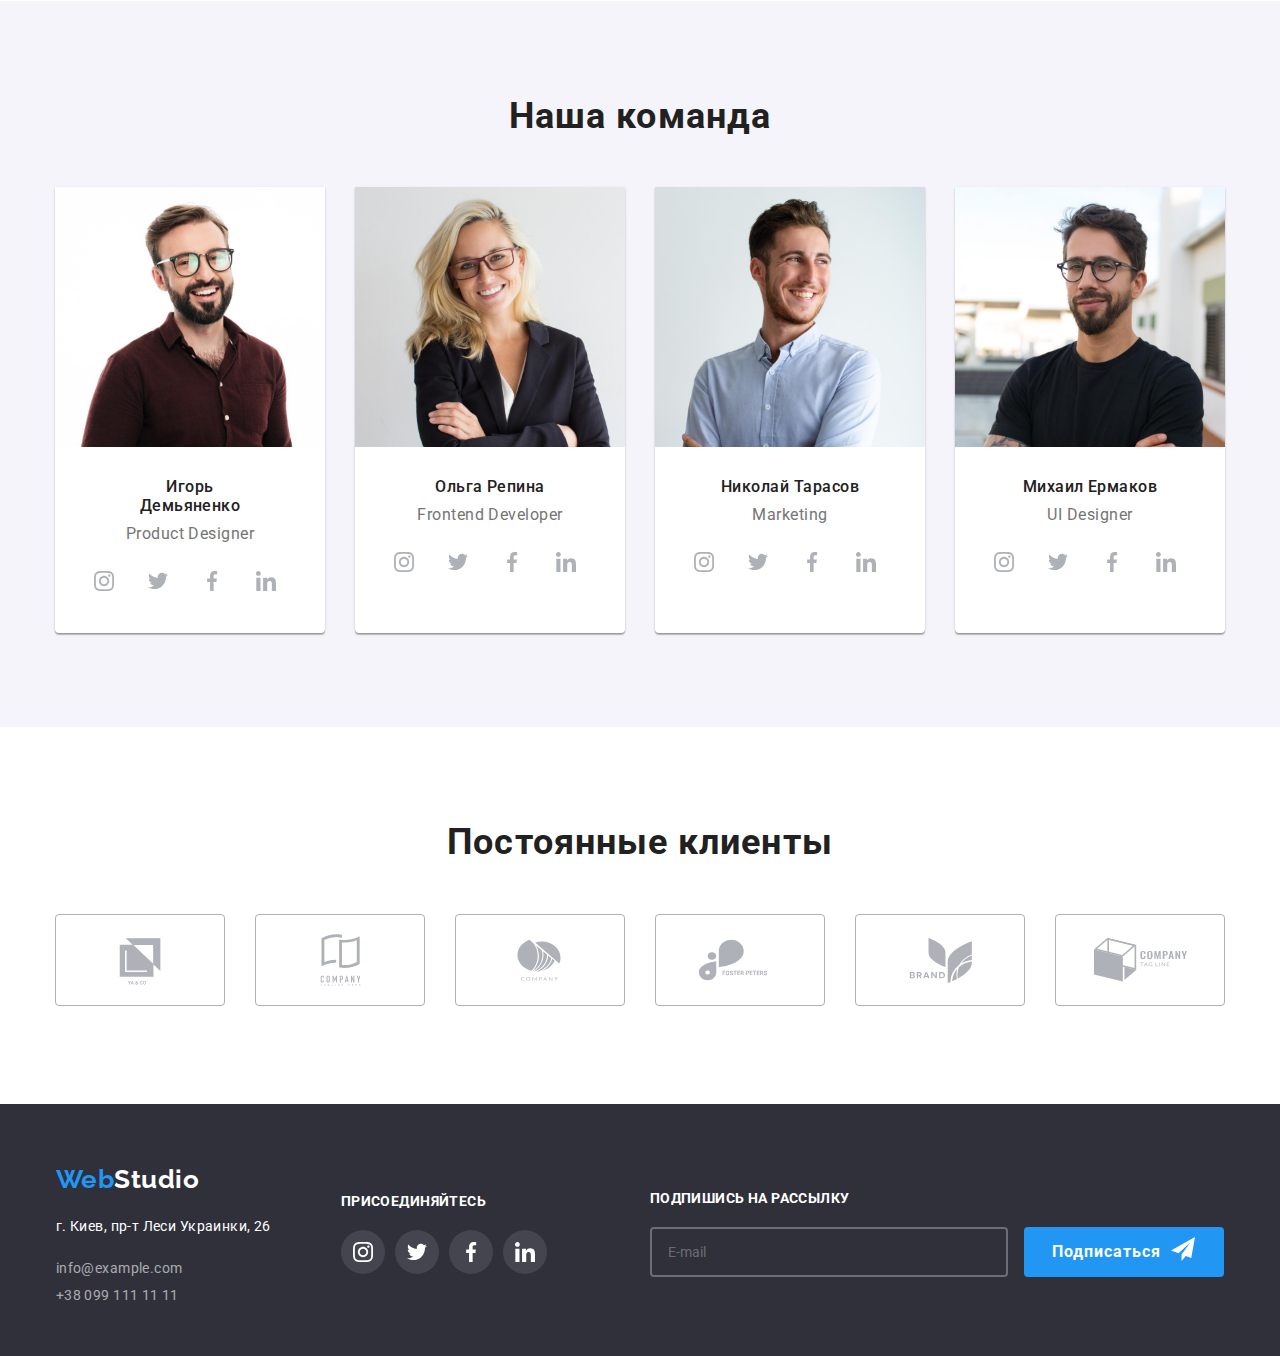
==== commit 196339c1: "rebase" ====
--- a/index.html
+++ b/index.html
@@ -13,7 +13,7 @@
       <title>ВЕБ СТУДИЯ</title>
   </head>
   <body>
-      <!-- <header class="header-page">
+      <header class="header-page">
         <div class="header-wrap container">
           <a href="./index.html" class="logo primary">Web<span class="part">Studio</span></a>
           <nav class="header-nav">
@@ -32,34 +32,10 @@
                 <svg class="phone-icon" width="19" height="14">
                   <use href="./images/symbol-defs.svg#icon-phone"></use>
                 </svg>+38 096 111 11 11</a></li>
-            </ul> -->
-          <!-- Кнопка меню для мобилки -->
-          <!-- <button class="menu-btn" type="button" aria-controls="menu-container" aria-label="Кнопка открытия меню" aria-expanded="false" data-menu-button>
-            <svg class="menu-btn__icon" width="24" height="16">
-              <use class="menu-btn__icon-open" href="./images/symbol-defs.svg#icon-menu"></use>
-              <use class="menu-btn__icon-close" href="./images/symbol-defs.svg#icon-close"></use>
-            </svg>
-          </button>
-          <div class="mobile-menu is-hidden" id="menu-container" aria-expanded="" data-menu>
-          <ul class="mobile-navigation__list list">
-            <div class="mobile-menu__wrap">
-            <li class="mobile-navigation__item">
-              <a href="./index.html" class="mobile-navigation__menu current link">Студия</a></li>
-            <li class="mobile-navigation__item">
-              <a href="./portfolio.html" class="mobile-navigation__menu link">Портфолио</a></li>
-            <li class="mobile-navigation__item">
-              <a href="#" class="mobile-navigation__menu link">Контакты</a></li></div>
-            <div class="mobile-contact__wrap">
-              <li class="mobile-navigation__item">
-              <a href="tel:+380961111111" class="mobile-navigation__contact--phone link">+38 096 111 11 11</a></li>
-            <li class="mobile-navigation__item">
-              <a href="mailto:info@devstudio.com" class="mobile-navigation__contact--mail link">info@devstudio.com</a></li></div>
-          </ul>
-          </div>
-          </nav>
+            </ul>
         </div>
       </header>
-    <main> -->
+    <main>
   <!--                   SECTION HERO                     -->
         
       <section class="hero">
@@ -67,7 +43,7 @@
             <button type="button" class="button__hero button" data-modal-open>Заказать услугу</button>
       </section>
   <!--                   SECTION DESCRIPTION              -->
-        <!-- <section class="section benefits">
+      <section class="section benefits">
           <h2 class="visually-hidden">Наши преимущества</h2>
           <div class="container">
           <ul class="benefits list">
@@ -83,33 +59,30 @@
               <li class="benefits__item">
                 <div class="benefits__wrap">
                   <a href=""><svg class="benefits__icon" width="70" height="70">
-                      <use href="./images/symbol-defs.svg#icon-clock"></use></svg>
-                    </a>
-                </div>
+                      <use href="./images/symbol-defs.svg#icon-clock"></use></svg></a></div>
                   <h3 class="benefits__title">Пунктуальность</h3>
                   <p class="benefits__content">Задача организации, в особенности же рамки и место обучения кадров влечет за собой.</p>
               </li>
               <li class="benefits__item">
                 <div class="benefits__wrap">
                 <a href=""><svg class="benefits__icon" width="70" height="70">
-                    <use href="./images/symbol-defs.svg#icon-diagram"></use></svg></a>
-                </div>
+                    <use href="./images/symbol-defs.svg#icon-diagram"></use></svg></a></div>
                   <h3 class="benefits__title">Планирование</h3>
                   <p class="benefits__content">Равным образом консультация с широким активом в значительной степени обуславливает.</p>
               </li>
               <li class="benefits__item">
                 <div class="benefits__wrap">
                   <a href=""><svg class="benefits__icon" width="70" height="70">
-                      <use href="./images/symbol-defs.svg#icon-astronaut"></use></svg></a>
-                </div>
+                      <use href="./images/symbol-defs.svg#icon-astronaut"></use></svg></a></div>
                   <h3 class="benefits__title">Современные технологии</h3>
                   <p class="benefits__content">Значимость этих проблем настолько очевидна, что реализация плановых заданий.</p>
               </li>
           </ul>
           </div>
+
         <h2 class="development__title">Чем мы занимаемся</h2>
       <div class="container development">
-        <ul class="development__list list">
+        <ul class="development list">
             <li class="development__item">
               <div class="development__wrap">
               <img src="./images/box1.jpg" width=370 alt="вэб разработка">
@@ -124,9 +97,9 @@
               <p class="development__content">ДИЗАЙНЕРСКИЕ РЕШЕНИЯ</p></div></li>
         </ul>
       </div>
-      </section> -->
-  <!-- Section Our Team                    -->
-      <!-- <section class="section__team">
+      </section>
+  <!--                   Section Our Team                    -->
+      <section class="section__team">
         <div class="container team">
         <h2 class="team__title">Наша команда</h2>
           <ul class="team__list list">
@@ -251,42 +224,37 @@
                 </div>
           </ul>
         </div>
-      </section> -->
+      </section>
   <!--                   SECTION REGULAR CUSTOMERS             -->
-      <!-- <section class="our-customers">
+
+      <section class="our-customers">
             <h2 class="customers__title">Постоянные клиенты</h2>
             <div class="container customers">
               <ul class="customers-list list">
                 <li class="customers__item">
                   <a href="" class="customers__link"><svg class="customers__logo">
-                  <use href="./images/symbol-defs.svg#icon-logo-1" width="106" height="60">
-                  </use></svg></a></li>
-                <li class="customers__item">
-                  <a href="" class="customers__link"><svg class="customers__logo">
-                  <use href="./images/symbol-defs.svg#icon-logo-2" width="106" height="60">
-                  </use></svg></a></li>
-                <li class="customers__item">
-                  <a href="" class="customers__link"><svg class="customers__logo">
-                  <use href="./images/symbol-defs.svg#icon-logo-3" width="106" height="60">
-                  </use></svg></a></li>
-                <li class="customers__item">
-                  <a href="" class="customers__link"><svg class="customers__logo">
-                  <use href="./images/symbol-defs.svg#icon-logo-4" width="106" height="60">
-                  </use></svg></a></li>
-                <li class="customers__item">
-                  <a href="" class="customers__link"><svg class="customers__logo">
-                  <use href="./images/symbol-defs.svg#icon-logo-5" width="106" height="60">
-                  </use></svg></a></li>        
-                <li class="customers__item">
-                  <a href="" class="customers__link"><svg class="customers__logo">
-                  <use href="./images/symbol-defs.svg#icon-logo-6" width="106" height="60">
-                  </use></svg></a></li>
+                  <use href="./images/symbol-defs.svg#icon-logo-1" width="106" height="60"></use></svg></a></li>
+                <li class="customers__item">
+                  <a href="" class="customers__link"><svg class="customers__logo">
+                  <use href="./images/symbol-defs.svg#icon-logo-2" width="106" height="60"></use></svg></a></li>
+                <li class="customers__item">
+                  <a href="" class="customers__link"><svg class="customers__logo">
+                  <use href="./images/symbol-defs.svg#icon-logo-3" width="106" height="60"></use></svg></a></li>
+                <li class="customers__item">
+                  <a href="" class="customers__link"><svg class="customers__logo">
+                  <use href="./images/symbol-defs.svg#icon-logo-4" width="106" height="60"></use></svg></a></li>
+                <li class="customers__item">
+                  <a href="" class="customers__link"><svg class="customers__logo">
+                  <use href="./images/symbol-defs.svg#icon-logo-5" width="106" height="60"></use></svg></a></li>        
+                <li class="customers__item">
+                  <a href="" class="customers__link"><svg class="customers__logo">
+                  <use href="./images/symbol-defs.svg#icon-logo-6" width="106" height="60"></use></svg></a></li>
             </ul>
           </div>
-      </section> -->
+      </section>
     </main>
   <!--  SECTION FOOTER  -->
-      <!-- <footer class="footer section">
+      <footer class="footer section">
         <div class="footer__wrapper container">
           <div class="footer__wrapper--left">
             <a href="./index.html" class="logo secondary">Web<span class="part">Studio</span></a>
@@ -329,7 +297,7 @@
               </span>
             </button>
           </div>
-        </div> -->
+        </div>
   <!-- MODAL SECTION -->
         <div class="backdrop is-hidden" data-modal>
               <div class="modal">
@@ -356,8 +324,8 @@
                           </use></svg>    
                     </label>
                     <label>
+                      <textarea class="form-feedback" placeholder="Введите текст"></textarea>
                       <span class="textarea-title">Комментарий</span>
-                      <textarea class="form-feedback" placeholder="Введите текст"></textarea>
                     </label>
                     <div class="modal-field">
                       <input type="checkbox" class="modal-check visually-hidden" name="agree" id="agree"/>
@@ -371,7 +339,7 @@
               </div>
         </div>
       </footer>
-  <script src="./js/modal.js"></script>
-  <script src="./js/menu.js"></script>
+  <script src="./js/modal.js">
+  </script>
   </body>
 </html>--- a/css/main.min.css
+++ b/css/main.min.css
@@ -1,2 +1,2 @@
-:root{--primary-text-color: #212121;--secondary-text-color:#757575;--accent-text-color: #2196f3;--bg-primary-color: #ffffff;--bg-secondary-color: #f5f4fa;--bg-footer-color: #2f303a;--transition-fast: 250ms ease-in-out;--transition-slow: 600ms ease-in-out}.visually-hidden{position:absolute;white-space:nowrap;width:1px;height:1px;overflow:hidden;border:0;padding:0;clip-path:inset(100%);clip:rect(0 0 0 0);margin:-1px}h1,h2,h3,p,ul{margin:0}img{display:block;width:100%;height:auto}ul,ol{margin:0;padding:0}.link{text-decoration:none;transition-property:color;transition-timing-function:cubic-bezier(0.4, 0, 0.2, 1);transition:color var(--transition-fast),background-color var(--transition-fast)}.list{list-style:none;padding:0;margin:0}address{font-style:normal}body{color:var(--primary-text-color);font-family:"Roboto", sans-serif;letter-spacing:0.03em}button{padding:0;border:none;font:inherit;color:inherit;background-color:transparent;cursor:pointer}.button{display:inline-block;color:#ffffff;background-color:var(--accent-text-color);font-family:inherit;font-weight:700;font-size:16px;line-height:1.88;letter-spacing:0.06em;min-width:200px;height:50px;border-radius:4px;border:1px transparent;padding:10px 32px;transition-property:background-color;transition-timing-function:cubic-bezier(0.4, 0, 0.2, 1);transition:color var(--transition-fast),background-color var(--transition-fast)}.button:hover,.button:focus{background-color:var(--bg-primary-color);color:var(--accent-text-color);transition-property:background-color;transition-timing-function:cubic-bezier(0.4, 0, 0.2, 1);transition:color var(--transition-fast),background-color var(--transition-fast)}.container{width:100%;padding-left:15px;padding-right:15px;margin:auto}@media screen and (min-width: 768px){.container{width:768px}}@media screen and (min-width: 1200px){.container{width:1200px}}section{padding-top:60px;padding-bottom:60px}@media screen and (min-width: 1200px){section{padding-top:94px;padding-bottom:94px}}.section__team{width:100%;background-color:var(--bg-secondary-color)}.header-page{background:var(--bg-primary-color);margin-top:24px;padding-bottom:25px;border-bottom:1px solid #ECECEC}.header-list__menu{position:relative;display:none;color:inherit;font-weight:500;font-size:14px;line-height:1.14;letter-spacing:0.02em;text-decoration:none;transition-property:background-color;transition-duration:250ms;transition-timing-function:cubic-bezier(0.4, 0, 0.2, 1);transition:color var(--transition-fast),background-color var(--transition-fast)}.header-list__menu.current::after{content:'';position:absolute;width:100%;height:4px;border-radius:2px;background-color:var(--accent-text-color);left:0;top:45px}@media screen and (min-width: 768px){.header-list__menu{display:block}}.header-list{display:flex}.contacts-list{display:none}@media screen and (min-width: 768px){.contacts-list{margin-left:auto;display:block}}@media screen and (min-width: 1200px){.contacts-list{margin-left:auto;display:flex}}.header-list__item:not(:last-child){margin-right:50px}.header-list__item:not(:last-child){margin-right:50px}.header-wrap{display:flex;align-items:center}.header-page .contacts-list__link{display:none;color:var(--secondary-text-color);font-weight:500;font-size:14px;line-height:1.14;letter-spacing:0.02em;text-decoration:none}@media screen and (min-width: 768px){.header-page .contacts-list__link{display:block}}.header-list__menu.current{color:var(--accent-text-color)}.header-page .header-list__menu:hover,.header-page .header-list__menu:focus,.header-page .contacts-list__link:hover,.header-page .contacts-list__link:focus{color:var(--accent-text-color)}.mail-icon,.phone-icon{margin-left:30px;fill:#757575;margin-right:10px;transition-property:fill;transition-duration:250ms;transition-timing-function:cubic-bezier(0.4, 0, 0.2, 1);transition:color var(--transition-fast),background-color var(--transition-fast)}.header-page .contacts-list__link:hover .mail-icon{fill:var(--accent-text-color)}.header-page .contacts-list__link:focus .mail-icon{fill:var(--accent-text-color)}.header-page .contacts-list__link:hover .phone-icon{fill:var(--accent-text-color)}.header-page .contacts-list__link:focus .phone-icon{fill:var(--accent-text-color)}Кнопка мобильного меню .menu-btn{position:absolute;top:0;right:0;display:block;border:none;background-color:transparent;width:40px;height:40px;border:1px solid green;padding:12px 8px}@media screen and (min-width: 768px){Кнопка мобильного меню .menu-btn{display:none}}@media screen and (min-width: 768px){.menu-btn__icon{display:none}}.menu-btn .menu-btn__icon-close{display:none}.menu-btn.is-open .menu-btn__icon-close{display:block}.menu-btn.is-open .menu-btn__icon-open{display:none}.mobile-menu{position:fixed;background-color:green;top:0;left:0;width:100vw;height:100vh;padding:10px 15px}@media screen and (min-width: 768px){.mobile-menu{display:none}}.mobile-menu.is-open{display:block}.mobile-navigation__menu{font-weight:500;font-size:40px;line-height:47px;letter-spacing:0.02em;margin-bottom:32px}.mobile-navigation__contact--phone{font-weight:500;font-size:34px;line-height:40px;letter-spacing:0.02em}.mobile-navigation__contact--mail{font-weight:500;font-size:24px;line-height:28px;letter-spacing:0.02em}.mobile-menu__wrap{display:block;margin-top:auto}.mobile-contact__wrap{display:block}.logo{color:var(--accent-text-color);font-family:Raleway;font-weight:700;font-size:26px;line-height:1.19;text-decoration:none;transition-property:background-color;transition-duration:250ms;transition-timing-function:cubic-bezier(0.4, 0, 0.2, 1);transition:color var(--transition-fast),background-color var(--transition-fast)}.logo.primary .part{color:#000;margin-right:93px}.logo.secondary .part{color:#ffffff;margin-bottom:20px}.portfolio__list{display:flex;justify-content:center;margin-bottom:50px}.portfolio__link{background-color:var(--bg-secondary-color);cursor:pointer;font-family:inherit;font-weight:500;font-size:16px;line-height:1.63;letter-spacing:0.03em;padding:6px 22px;margin-right:8px;border-radius:4px;border:1px transparent;transition-property:background-color;transition-duration:250ms;transition-timing-function:cubic-bezier(0.4, 0, 0.2, 1);transition:color var(--transition-fast),background-color var(--transition-fast)}.portfolio__link:hover,.portfolio__link:focus{color:#ffffff;background-color:var(--accent-text-color);box-shadow:0px 2px 2px 0px #0000001F;box-shadow:0px 1px 2px 0px #00000014;box-shadow:0px 3px 1px 0px #0000001A}.examples-nav{display:flex;flex-wrap:wrap}.examples__title{font-weight:700;font-size:18px;line-height:2;letter-spacing:0.06em;margin-bottom:4px;color:var(--primary-text-color)}.examples__content{font-size:16px;line-height:1.87;color:var(--secondary-text-color)}.examples-wrap__item{position:relative;overflow:hidden}.examples__description{position:absolute;transform:translateY(100%);transition:transform 250ms;padding:63px 24px;bottom:0;left:0;font-weight:400;font-size:18px;line-height:1.56;letter-spacing:0.03em;color:var(--bg-primary-color);background:rgba(33,150,243,0.9)}.examples-card__item:hover .examples__description{transform:translateY(0%)}.examples-card__item{width:370px;border:1px solid #EEEEEE;margin-bottom:30px}.examples-card__item:hover,.examples-card__item:focus{box-shadow:0px 4px 4px rgba(0,0,0,0.25)}.examples-card__item:not(:nth-child(3n)){margin-right:30px}.hero{text-align:center;background-color:var(--bg-footer-color);background-image:linear-gradient(rgba(0,0,0,0.2), rgba(0,0,0,0.2)),url(../images/hero-Img.jpg);background-repeat:no-repeat;background-size:cover;background-position:center;padding-top:118px;padding-bottom:118px}@media screen and (min-width: 1200px){.hero{padding-top:200px;padding-bottom:200px}}.container .benefits{margin:auto}@media screen and (min-width: 768px){.benefits.list{display:flex;flex-wrap:wrap;margin-left:-30px}}.benefits__wrap{text-align:center;background:#F5F4FA;border-radius:4px;margin-bottom:-30px}.benefits__wrap:not(:last-child){margin-bottom:30px}@media screen and (min-width: 768px){.benefits__item{width:calc(100% / 2 - 30px);margin-left:30px}}@media screen and (min-width: 1200px){.benefits__item{width:calc(100% / 4 - 30px);margin-left:30px}}.benefits__icon{margin:25px 0 25px 0}.benefits__title{text-align:center;font-weight:700;font-size:14px;line-height:1.14;text-transform:uppercase;margin-bottom:10px}.benefits__title:before{content:'';display:block;background:#000}@media screen and (min-width: 768px){.benefits__title{text-align:left}}.benefits__content{margin-bottom:30px;font-style:normal;font-weight:400;font-size:14px;letter-spacing:0.03em;line-height:1.71;color:var(--secondary-text-color)}.hero__title{margin-bottom:30px;text-transform:uppercase;color:var(--bg-primary-color);font-weight:900;font-size:26px;line-height:1.62;letter-spacing:0.06em}@media screen and (min-width: 1200px){.hero__title{font-size:44px;line-height:1.36}}.development__title{display:none}@media screen and (min-width: 1200px){.development__title{display:block;font-weight:700;font-size:36px;line-height:1.17;letter-spacing:0.03em;margin-bottom:50px;text-align:center}}.team__title{font-weight:700;font-size:28px;line-height:calc(33 / 28);letter-spacing:0.03em;margin-bottom:30px;text-align:center}@media screen and (min-width: 1200px){.team__title{font-size:36px;margin-bottom:50px;line-height:calc(33 / 36)}}.customers__title{font-weight:700;font-size:28px;line-height:calc(33 / 28);margin-bottom:30px;text-align:center}@media screen and (min-width: 768px){.customers__title{font-size:36px;margin-bottom:50px;line-height:calc(33 / 36)}}.development__list{display:none}@media screen and (min-width: 1200px){.development__list{display:flex;align-items:center;justify-content:center}}.development__item{position:relative;overflow:hidden}.development__item:not(:last-child){margin-right:30px}.development__content{width:370px;position:absolute;padding:27px 82px;bottom:0;left:0;font-weight:700;font-size:14px;line-height:1.14;text-align:center;letter-spacing:0.03em;text-transform:uppercase;text-align:center;color:var(--bg-primary-color);background:rgba(47,48,58,0.8)}.team__img{margin-bottom:30px}@media screen and (min-width: 768px){.team__list{display:flex;flex-wrap:wrap;margin-left:-30px}}.team__item{min-width:270px;margin-bottom:30px;background-color:var(--bg-primary-color);text-align:center;border-radius:0px 0px 4px 4px;box-shadow:0px 2px 1px rgba(0,0,0,0.2),0px 1px 3px rgba(0,0,0,0.12),0px 1px 1px rgba(0,0,0,0.14)}@media screen and (min-width: 768px){.team__item{width:calc(100% / 2 - 30px);margin-left:30px}}@media screen and (min-width: 1200px){.team__item{width:calc(100% / 4 - 30px);margin-left:30px}}.team__member{font-weight:500;font-size:16px;line-height:1.19;letter-spacing:0.03em;margin-bottom:10px}.team__employee{padding:0px 59px 30px 59px}.examples-wrap{border:1px solid transparent}.team__position{font-weight:400;margin-bottom:16px;color:var(--secondary-text-color)}.member-social{display:flex;justify-content:center}.member-social__icon{fill:#afb1b8}.member-social__link:hover .member-social__icon{fill:#fff}.member-social__link:focus .member-social__icon{fill:#fff}.member-social__link{width:44px;height:44px;border-radius:50px;background-color:transparent;display:flex;align-items:center;justify-content:center;margin-right:10px;transition-property:background-color;transition-duration:250ms;transition-timing-function:cubic-bezier(0.4, 0, 0.2, 1);transition:color var(--transition-fast),background-color var(--transition-fast)}.member-social__link:hover{background-color:var(--accent-text-color)}.member-social__link:focus{background-color:var(--accent-text-color)}.customers-list{display:flex;flex-wrap:wrap;justify-content:center;margin:-15px}@media screen and (min-width: 768px){.customers-list{margin:-30px}}@media screen and (min-width: 1200px){.customers-list{margin:-30px;flex-wrap:nowrap}}.customers__item{flex-basis:calc((100%  - 4 * 15px)/2);margin:15px}@media screen and (min-width: 768px){.customers__item{flex-basis:calc((100%  - 6 * 30px)/3)}}@media screen and (min-width: 1200px){.customers__item{flex-basis:calc((100%  - 8 * 30px)/1)}}.customers__logo{width:210px;height:92px;padding:16px 52px;fill:#afb1b8;display:block;text-align:center;background-color:var(--bg-primary-color);border:1px solid #afb1b8;border-radius:4px;transition-property:fill;transition-duration:250ms;transition-timing-function:cubic-bezier(0.4, 0, 0.2, 1);transition:color var(--transition-fast),background-color var(--transition-fast)}@media screen and (min-width: 1200px){.customers__logo{width:170px;padding:16px 32px}}.customers__logo .customers__link:hover{fill:var(--accent-text-color);border:1px solid var(--accent-text-color)}.customers__link:focus .customers__logo .customers__link:hover{fill:var(--accent-text-color);border:1px solid var(--accent-text-color)}.customers__link:hover .customers__link:focus{color:var(--accent-text-color)}.subscraber{display:flex;flex-direction:column;align-items:center}.subscraber__input{width:358px;height:50px;background-color:var(--bg-footer-color);outline:none;border:1px solid rgba(255,255,255,0.3);border-radius:4px;padding:16px;margin-right:12px}.subscraber__input::placeholder{font-weight:400;font-size:14px;line-height:1.14;letter-spacing:0.01em;color:rgba(255,255,255,0.3);opacity:1}.subscraber__input:active{border:1px solid rgba(255,255,255,0.3);color:rgba(255,255,255,0.3)}.subscraber__input:not(placeholder-shown){border:2px solid rgba(255,255,255,0.3);color:rgba(255,255,255,0.3)}.form-subscraber{display:block;margin-bottom:28px;border:1px solid rgba(33,33,33,0.2);border-radius:4px}.button.submit{display:inline-flex;padding:10px 28px;width:200px;height:50px}.button-text{font-weight:700;font-size:16px;line-height:1.87;letter-spacing:0.06em;margin-right:10px}.modal-close-btn{position:absolute;align-items:center;cursor:pointer;outline:none;background:none;top:8px;right:8px;width:30px;height:30px;border-radius:30px;border:1px solid rgba(0,0,0,0.1);padding:8px}.close-icon{color:var(--primary-text-color)}.modal-close-btn:hover{fill:var(--accent-text-color)}.backdrop{position:absolute;width:100%;height:100%;background-color:rgba(0,0,0,0.2);top:0}.is-hidden{opacity:0;pointer-events:none;visibility:hidden}.modal{width:450px;height:609px;background:var(--bg-primary-color);box-shadow:0px 1px 3px rgba(0,0,0,0.12),0px 1px 1px rgba(0,0,0,0.14),0px 2px 1px rgba(0,0,0,0.2);border-radius:4px;position:absolute;top:50%;left:50%;transform:translate(-50%, -50%);padding:40px}@media screen and (min-width: 1200px){.modal{width:528px;height:581px}}.modal-title{font-weight:700;font-style:inherit;font-size:20px;line-height:1.15;text-align:center;letter-spacing:0.03em;color:var(--primary-text-color);padding-top:0;margin-bottom:30px}.form-input{width:100%;height:40px;margin:0;padding:10px 40px;font:inherit;border:1px solid rgba(33,33,33,0.2);border-radius:4px}.form-field,.form-feedback{position:relative;display:block;width:100%;margin-bottom:32px}.form-label{position:absolute;top:50%;left:40px;font-size:12px;color:var(--secondary-text-color);line-height:1px;letter-spacing:0.01em;transform:translateY(-50%)}.form-feedback{position:relative;height:120px;padding:16px 12px;border:1px solid rgba(33,33,33,0.2);border-radius:4px;margin-top:4px}.textarea-title{font-size:12px;color:var(--secondary-text-color);line-height:1px;letter-spacing:0.01em}.icon-modal{position:absolute;top:50%;left:10px;display:inline-block;width:18px;height:18px;fill:var(--primary-text-color);transform:translateY(-50%)}.form-input:focus+.form-label,.form-input:not(:placeholder-shown) ~ .form-label{transform:translateY(54px)}.form-field:focus-within>.form-label{transform:translate(-40px, -30px)}.form-input:hover,.form-feedback:hover{border-color:var(--accent-text-color)}.form-input:hover+.icon-modal{fill:var(--accent-text-color)}textarea{width:100%;height:120px;resize:none}.form-feedback::placeholder{font-weight:400;font-size:14px;line-height:1.14;letter-spacing:0.01em;color:rgba(117,117,117,0.5);opacity:1}.modal-check-text{font-weight:400;font-size:12px;line-height:1.71;letter-spacing:0.03em;color:#757575;display:inline-flex;margin-bottom:30px;cursor:pointer}@media screen and (min-width: 1200px){.modal-check-text{font-size:14px}}.modal-check-text:before{content:'';width:16px;height:15px;margin-right:7px;align-items:flex-end;border:2px solid var(--primary-text-color);border-radius:2px;display:block}.modal-check:checked+.modal-check-text::before{background-image:url(../images/icon-check.svg);background-repeat:no-repeat;background-size:cover;background-position:center;border:none}.policy:visited{color:var(--accent-text-color)}.modal-field{display:flex;flex-direction:column;align-items:center;width:100%}.button.modal{position:relative;left:50%;transform:translate(-50%, 0);display:inline-block;color:#ffffff;background-color:var(--accent-text-color);font-family:inherit;font-size:16px;line-height:1.88;letter-spacing:0.06em;width:200px;height:50px;border-radius:4px;border:1px transparent;padding:10px 32px}.button.modal:hover{box-shadow:0px 4px 4px rgba(0,0,0,0.15);transition-duration:250ms;transition-timing-function:cubic-bezier(0.4, 0, 0.2, 1);transition:color var(--transition-fast),background-color var(--transition-fast)}.footer{background:var(--bg-footer-color)}.address__item--post{font-style:normal;font-size:14px;line-height:1.71;letter-spacing:0.03em;text-decoration:none;color:#ffffff}.address__item--post:hover,.address__item--post:focus{color:var(--accent-text-color)}.address__item--contact{font-style:normal;font-size:14px;line-height:1.71px;letter-spacing:0.03em;text-decoration:none;color:rgba(255,255,255,0.6);margin-right:70px}.address__item--contact:hover,.address__item--contactitem:focus{color:var(--accent-text-color)}.footer__title{text-transform:uppercase;font-weight:700;font-size:14px;line-height:1.14;letter-spacing:0.03em;color:#FFFFFF;margin-bottom:20px}.footer-social__icon{fill:#FFFFFF}.footer-social__link{background-color:rgba(255,255,255,0.1)}.footer__wrapper--center{display:flex;flex-direction:column;align-items:center}.footer__wrapper--left{display:block;align-items:center}.footer__wrapper{margin:auto;display:flex;flex-direction:column;align-items:center;justify-content:center}.icon-send{width:24px;height:24px}
+:root{--primary-text-color: #212121;--secondary-text-color:#757575;--accent-text-color: #2196f3;--bg-primary-color: #ffffff;--bg-secondary-color: #f5f4fa;--bg-footer-color: #2f303a;--transition-fast: 250ms ease-in-out;--transition-slow: 600ms ease-in-out}.visually-hidden{position:absolute;white-space:nowrap;width:1px;height:1px;overflow:hidden;border:0;padding:0;clip-path:inset(100%);clip:rect(0 0 0 0);margin:-1px}h1,h2,h3,p,ul{margin:0}img{display:block;width:100%;height:auto}ul,ol{margin:0;padding:0}.link{text-decoration:none;transition-property:color;transition-timing-function:cubic-bezier(0.4, 0, 0.2, 1);transition:color var(--transition-fast),background-color var(--transition-fast)}.list{list-style:none;padding:0;margin:0}address{font-style:normal}body{color:var(--primary-text-color);font-family:"Roboto", sans-serif;letter-spacing:0.03em}button{padding:0;border:none;font:inherit;color:inherit;background-color:transparent;cursor:pointer}.button{display:inline-block;color:#ffffff;background-color:var(--accent-text-color);font-family:inherit;font-weight:700;font-size:16px;line-height:1.88;letter-spacing:0.06em;min-width:200px;height:50px;border-radius:4px;border:1px transparent;padding:10px 32px;transition-property:background-color;transition-timing-function:cubic-bezier(0.4, 0, 0.2, 1);transition:color var(--transition-fast),background-color var(--transition-fast)}.button:hover,.button:focus{background-color:var(--bg-primary-color);color:var(--accent-text-color);transition-property:background-color;transition-timing-function:cubic-bezier(0.4, 0, 0.2, 1);transition:color var(--transition-fast),background-color var(--transition-fast)}.container{width:1200px;padding-left:15px;padding-right:15px;margin:0 auto}section{padding-top:94px;padding-bottom:94px}.header-page{background:var(--bg-primary-color);margin-top:24px;padding-bottom:25px;border-bottom:1px solid #ECECEC}.header-list__menu{color:inherit;font-weight:500;font-size:14px;line-height:1.14;letter-spacing:0.02em;text-decoration:none;position:relative;transition-property:background-color;transition-duration:250ms;transition-timing-function:cubic-bezier(0.4, 0, 0.2, 1);transition:color var(--transition-fast),background-color var(--transition-fast)}.header-list__menu.current::after{content:'';position:absolute;width:100%;height:4px;border-radius:2px;background-color:var(--accent-text-color);left:0;top:45px}.header-list{display:flex}.contacts-list{display:flex;margin-left:auto}.header-list__item:not(:last-child){margin-right:50px}.header-list__item:not(:last-child){margin-right:50px}.header-wrap{display:flex;align-items:center}.header-page .contacts-list__link{color:var(--secondary-text-color);font-weight:500;font-size:14px;line-height:1.14;letter-spacing:0.02em;text-decoration:none}.header-list__menu.current{color:var(--accent-text-color)}.header-page .header-list__menu:hover,.header-page .header-list__menu:focus,.header-page .contacts-list__link:hover,.header-page .contacts-list__link:focus{color:var(--accent-text-color)}.mail-icon,.phone-icon{margin-left:30px;fill:#757575;margin-right:10px;transition-property:fill;transition-duration:250ms;transition-timing-function:cubic-bezier(0.4, 0, 0.2, 1);transition:color var(--transition-fast),background-color var(--transition-fast)}.header-page .contacts-list__link:hover .mail-icon{fill:var(--accent-text-color)}.header-page .contacts-list__link:focus .mail-icon{fill:var(--accent-text-color)}.header-page .contacts-list__link:hover .phone-icon{fill:var(--accent-text-color)}.header-page .contacts-list__link:focus .phone-icon{fill:var(--accent-text-color)}.logo{color:var(--accent-text-color);font-family:Raleway;font-weight:700;font-size:26px;line-height:1.19;text-decoration:none;transition-property:background-color;transition-duration:250ms;transition-timing-function:cubic-bezier(0.4, 0, 0.2, 1);transition:color var(--transition-fast),background-color var(--transition-fast)}.logo.primary .part{color:#000;margin-right:93px}.logo.secondary .part{color:#ffffff;margin-bottom:20px}.portfolio__list{display:flex;justify-content:center;margin-bottom:50px}.portfolio__link{background-color:var(--bg-secondary-color);cursor:pointer;font-family:inherit;font-weight:500;font-size:16px;line-height:1.63;letter-spacing:0.03em;padding:6px 22px;margin-right:8px;border-radius:4px;border:1px transparent;transition-property:background-color;transition-duration:250ms;transition-timing-function:cubic-bezier(0.4, 0, 0.2, 1);transition:color var(--transition-fast),background-color var(--transition-fast)}.portfolio__link:hover,.portfolio__link:focus{color:#ffffff;background-color:var(--accent-text-color);box-shadow:0px 2px 2px 0px #0000001F;box-shadow:0px 1px 2px 0px #00000014;box-shadow:0px 3px 1px 0px #0000001A}.examples-nav{display:flex;flex-wrap:wrap}.examples__title{font-weight:700;font-size:18px;line-height:2;letter-spacing:0.06em;margin-bottom:4px;color:var(--primary-text-color)}.examples__content{font-size:16px;line-height:1.87;color:var(--secondary-text-color)}.examples-wrap__item{position:relative;overflow:hidden}.examples__description{position:absolute;transform:translateY(100%);transition:transform 250ms;padding:63px 24px;bottom:0;left:0;font-weight:400;font-size:18px;line-height:1.56;letter-spacing:0.03em;color:var(--bg-primary-color);background:rgba(33,150,243,0.9)}.examples-card__item:hover .examples__description{transform:translateY(0%)}.examples-card__item{width:370px;border:1px solid #EEEEEE;margin-bottom:30px}.examples-card__item:hover,.examples-card__item:focus{box-shadow:0px 4px 4px rgba(0,0,0,0.25)}.examples-card__item:not(:nth-child(3n)){margin-right:30px}.hero{text-align:center;background-color:var(--bg-footer-color);background-image:linear-gradient(rgba(0,0,0,0.2), rgba(0,0,0,0.2)),url(../images/hero-Img.jpg);background-repeat:no-repeat;background-size:cover;background-position:center;padding-top:200px;padding-bottom:200px}.hero__title{margin-bottom:30px;text-transform:uppercase;color:var(--bg-primary-color);font-weight:900;font-size:44px;line-height:1.36;letter-spacing:0.06em}.container .benefits{display:inline-flex;margin-right:auto}.benefits__wrap{width:270px;height:120px;display:inline-flex;align-items:center;justify-content:center;background:#F5F4FA;border-radius:4px;margin-bottom:30px}.benefits__wrap:not(:last-child){margin-right:30px}.benefits__title{width:270px;font-weight:700;font-size:14px;line-height:1.14;text-transform:uppercase;margin-bottom:10px}.benefits__title:before{content:'';display:block;background:#000}.benefits__content{width:270px;font-style:normal;font-weight:400;font-size:14px;letter-spacing:0.03em;line-height:1.71;color:var(--secondary-text-color);margin-bottom:94px}.development__title{font-weight:700;font-size:36px;line-height:1.17;letter-spacing:0.03em;margin-bottom:50px;text-align:center}.team__title{font-weight:700;font-size:36px;line-height:1.17;letter-spacing:0.03em;margin-bottom:50px;text-align:center}.customers__title{font-weight:700;font-size:36px;line-height:1.17;letter-spacing:0.03em;margin-bottom:50px;text-align:center}.container .development{display:inline-flex;align-items:center;justify-content:center}.development__item{position:relative;overflow:hidden}.development__item:not(:last-child){margin-right:30px}.development__content{width:370px;position:absolute;padding:27px 82px;bottom:0;left:0;font-weight:700;font-size:14px;line-height:1.14;text-align:center;letter-spacing:0.03em;text-transform:uppercase;text-align:center;color:var(--bg-primary-color);background:rgba(47,48,58,0.8)}.container .team{display:inline-flex;margin-right:auto}.section__team{background-color:var(--bg-secondary-color)}.team__img{margin-bottom:30px}.team__item{width:270px;background-color:var(--bg-primary-color);text-align:center;border-radius:0px 0px 4px 4px;box-shadow:0px 2px 1px rgba(0,0,0,0.2),0px 1px 3px rgba(0,0,0,0.12),0px 1px 1px rgba(0,0,0,0.14)}.team__item:not(:last-child){margin-right:30px}.team__list{display:flex}.team__member{font-weight:500;font-size:16px;line-height:1.19;letter-spacing:0.03em;margin-bottom:10px}.team__employee{padding:0px 59px 30px 59px}.examples-wrap{padding:20px 24px;border:1px solid transparent}.team__position{font-weight:400;margin-bottom:16px;color:var(--secondary-text-color)}.member-social{display:flex;justify-content:center}.member-social__icon{fill:#afb1b8}.member-social__link:hover .member-social__icon{fill:#fff}.member-social__link:focus .member-social__icon{fill:#fff}.member-social__link{width:44px;height:44px;border-radius:50px;background-color:transparent;display:flex;align-items:center;justify-content:center;margin-right:10px;transition-property:background-color;transition-duration:250ms;transition-timing-function:cubic-bezier(0.4, 0, 0.2, 1);transition:color var(--transition-fast),background-color var(--transition-fast)}.member-social__link:hover{background-color:var(--accent-text-color)}.member-social__link:focus{background-color:var(--accent-text-color)}.customers__item{width:170px;height:92px}.customers__item:not(:last-child){margin-right:30px}.customers-list{display:inline-flex}.customers__logo{width:170px;height:92px;padding:16px 32px;fill:#afb1b8;display:block;align-items:center;justify-content:center;background-color:var(--bg-primary-color);border:1px solid #afb1b8;border-radius:4px;transition-property:fill;transition-duration:250ms;transition-timing-function:cubic-bezier(0.4, 0, 0.2, 1);transition:color var(--transition-fast),background-color var(--transition-fast)}.customers__link:hover .customers__logo{fill:var(--accent-text-color);border:1px solid var(--accent-text-color)}.customers__link:focus .customers__logo{fill:var(--accent-text-color);border:1px solid var(--accent-text-color)}.customers__link:hover .customers__link:focus{color:var(--accent-text-color)}.subscraber__input{width:358px;height:50px;background-color:var(--bg-footer-color);outline:none;border:1px solid rgba(255,255,255,0.3);border-radius:4px;padding:16px;margin-right:12px}.subscraber__input::placeholder{font-weight:400;font-size:14px;line-height:1.14;letter-spacing:0.01em;color:rgba(255,255,255,0.3);opacity:1}.subscraber__input:active{border:1px solid rgba(255,255,255,0.3);color:rgba(255,255,255,0.3)}.subscraber__input:not(placeholder-shown){border:2px solid rgba(255,255,255,0.3);color:rgba(255,255,255,0.3)}.form-subscraber{display:block;margin-bottom:28px;border:1px solid rgba(33,33,33,0.2);border-radius:4px}.button.submit{display:inline-flex;padding:10px 28px;width:200px;height:50px}.button-text{font-weight:700;font-size:16px;line-height:1.87;letter-spacing:0.06em;margin-right:10px}.modal-close-btn{position:absolute;align-items:center;cursor:pointer;outline:none;background:none;top:8px;right:8px;width:30px;height:30px;border-radius:30px;border:1px solid rgba(0,0,0,0.1);padding:8px}.close-icon{color:var(--primary-text-color)}.modal-close-btn:hover{fill:var(--accent-text-color)}.backdrop{position:absolute;width:100%;height:100%;background-color:rgba(0,0,0,0.2);top:0}.is-hidden{opacity:0;pointer-events:none;visibility:hidden}.modal{width:528px;height:581px;background:var(--bg-primary-color);box-shadow:0px 1px 3px rgba(0,0,0,0.12),0px 1px 1px rgba(0,0,0,0.14),0px 2px 1px rgba(0,0,0,0.2);border-radius:4px;position:absolute;top:50%;left:50%;transform:translate(-50%, -50%);padding:40px}.modal-title{font-weight:700;font-style:inherit;font-size:20px;line-height:1.15;text-align:center;letter-spacing:0.03em;color:var(--primary-text-color);padding-top:0;margin-bottom:24px}.form-input{width:100%;height:40px;padding:10px 40px;font:inherit;border:1px solid rgba(33,33,33,0.2);border-radius:4px}.form-field,.form-feedback{position:relative;display:block;width:448px;margin-bottom:28px}.form-label{position:absolute;top:50%;left:40px;font-size:12px;color:var(--secondary-text-color);line-height:1px;letter-spacing:0.01em;transform:translateY(-50%)}.form-feedback{position:relative;height:120px;padding:16px 12px;border:1px solid rgba(33,33,33,0.2);border-radius:4px}.textarea-title{position:absolute;top:48%;left:8%;font-size:12px;color:var(--secondary-text-color);line-height:1px;letter-spacing:0.01em;transform:translateY(-50%)}.icon-modal{position:absolute;top:50%;left:10px;display:inline-block;width:18px;height:18px;fill:var(--primary-text-color);transform:translateY(-50%)}.form-input:focus+.form-label,.form-input:not(:placeholder-shown) ~ .form-label{transform:translateY(54px)}.form-field:focus-within>.form-label{transform:translate(-40px, -30px)}.form-input:hover,.form-feedback:hover{border-color:var(--accent-text-color)}.form-input:hover+.icon-modal{fill:var(--accent-text-color)}textarea{width:100%;height:120px;resize:none;padding:16px 12 px}.form-feedback::placeholder{font-weight:400;font-size:14px;line-height:1.14;letter-spacing:0.01em;color:rgba(117,117,117,0.5);opacity:1}.modal-check-text{font-weight:400;font-size:14px;line-height:1.71;letter-spacing:0.03em;color:#757575;display:inline-flex;margin-bottom:30px;cursor:pointer}.modal-check-text:before{content:'';width:16px;height:15px;margin-left:10px;margin-right:7px;align-items:flex-end;border:2px solid var(--primary-text-color);border-radius:2px;display:block}.modal-check:checked+.modal-check-text::before{background-image:url(../images/icon-check.svg);background-repeat:no-repeat;background-size:cover;background-position:center;border:none}.policy:visited{color:var(--accent-text-color)}.modal-field{display:flex;align-items:center}.button.modal{position:relative;left:50%;transform:translate(-50%, 0);display:inline-block;color:#ffffff;background-color:var(--accent-text-color);font-family:inherit;font-weight:700;font-size:16px;line-height:1.88;letter-spacing:0.06em;width:200px;height:50px;border-radius:4px;border:1px transparent;padding:10px 32px}.button.modal:hover{box-shadow:0px 4px 4px rgba(0,0,0,0.15);transition-duration:250ms;transition-timing-function:cubic-bezier(0.4, 0, 0.2, 1);transition:color var(--transition-fast),background-color var(--transition-fast)}.footer{height:252px;background:var(--bg-footer-color);padding-top:60px;padding-bottom:60px;bottom:0}.address__item--post{font-style:normal;font-size:14px;line-height:1.71;letter-spacing:0.03em;text-decoration:none;color:#ffffff}.address__item--post:hover,.address__item--post:focus{color:var(--accent-text-color)}.address__item--contact{font-style:normal;font-size:14px;line-height:1.71px;letter-spacing:0.03em;text-decoration:none;color:rgba(255,255,255,0.6);margin-right:70px}.address__item--contact:hover,.address__item--contactitem:focus{color:var(--accent-text-color)}.address__item{margin-top:20px;margin-bottom:9px}.address__item:last-child{margin-bottom:0px}.address__item:last-child:not(:first-child){margin-top:0px}.footer__title{text-transform:uppercase;font-weight:700;font-size:14px;line-height:1.14;letter-spacing:0.03em;color:#FFFFFF;margin-bottom:20px}.footer-social__icon{fill:#FFFFFF}.footer-social__link{background-color:rgba(255,255,255,0.1)}.footer__wrapper--center{display:block;justify-content:center;margin-right:93px}.footer__wrapper--left{display:block;align-items:flex-start;margin-right:70px}.footer__wrapper{display:flex;align-items:center;justify-content:center}.icon-send{width:24px;height:24px}
 /*# sourceMappingURL=main.min.css.map */